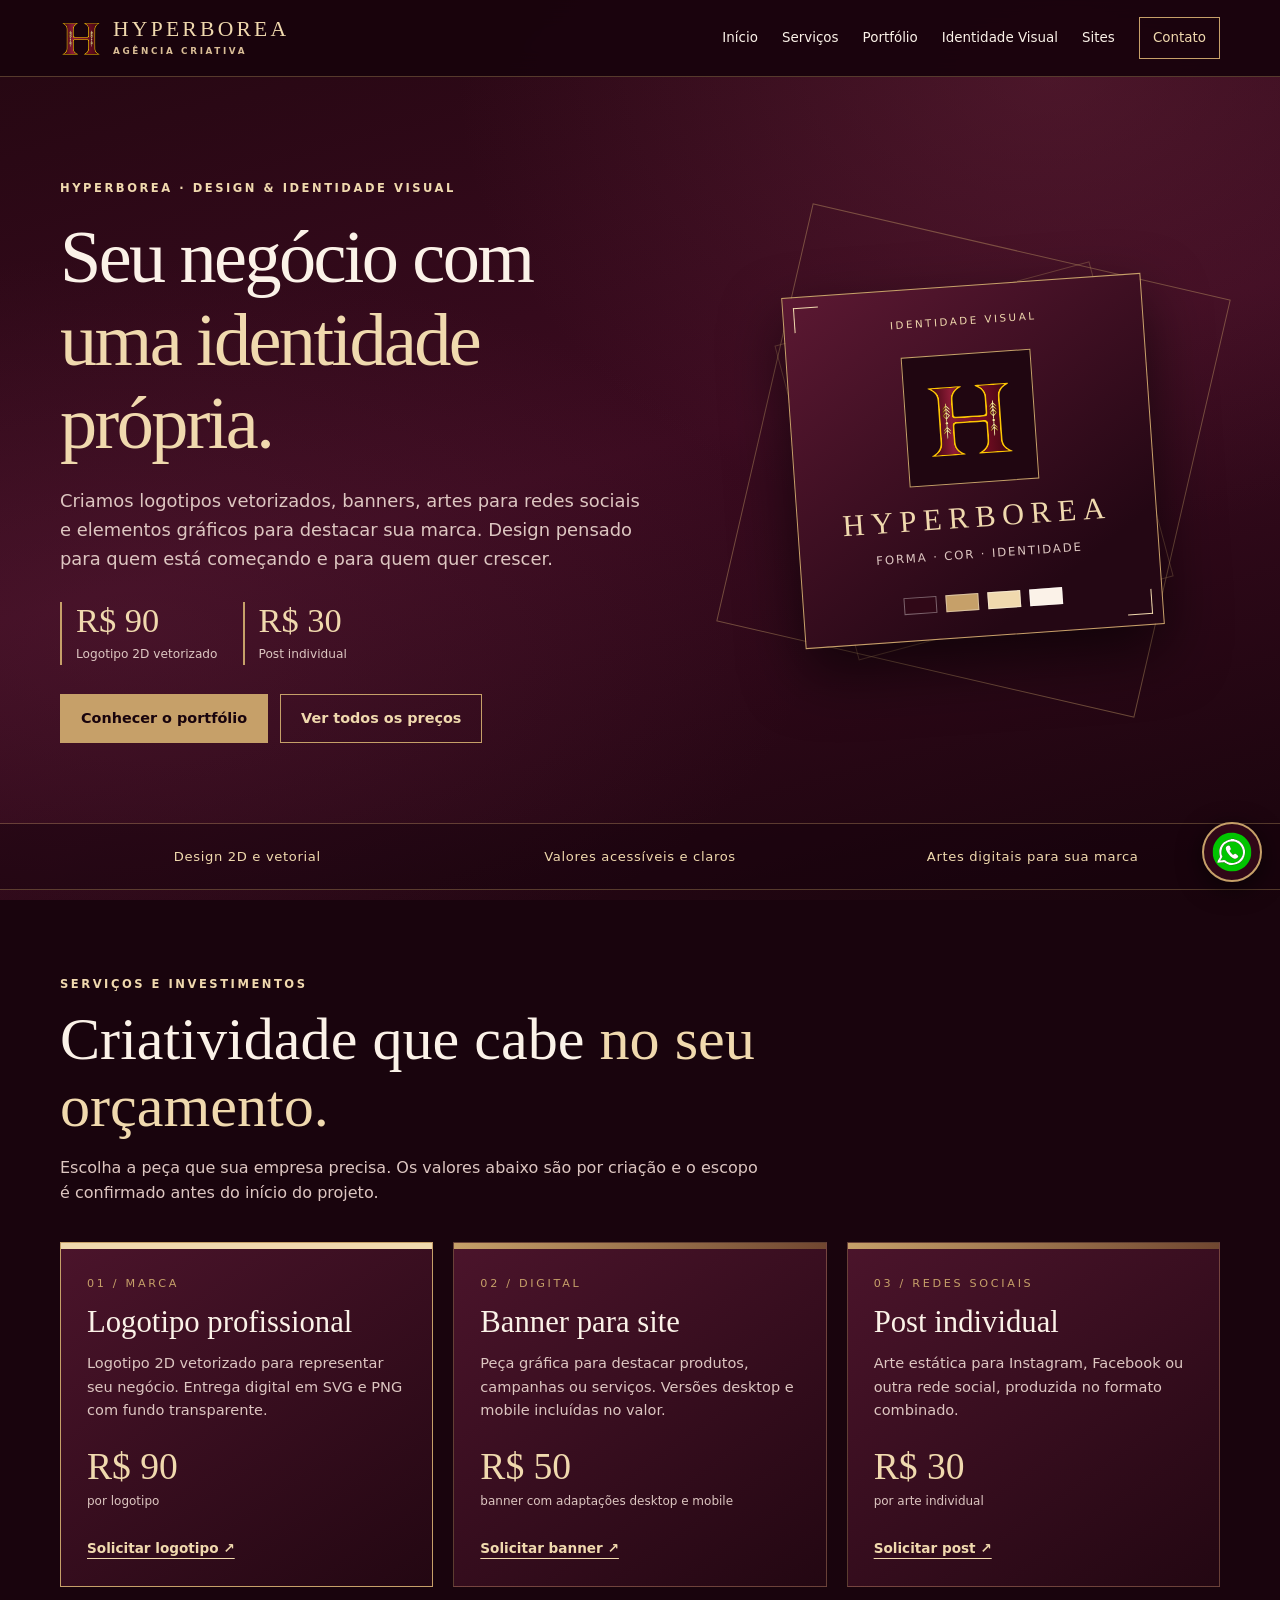
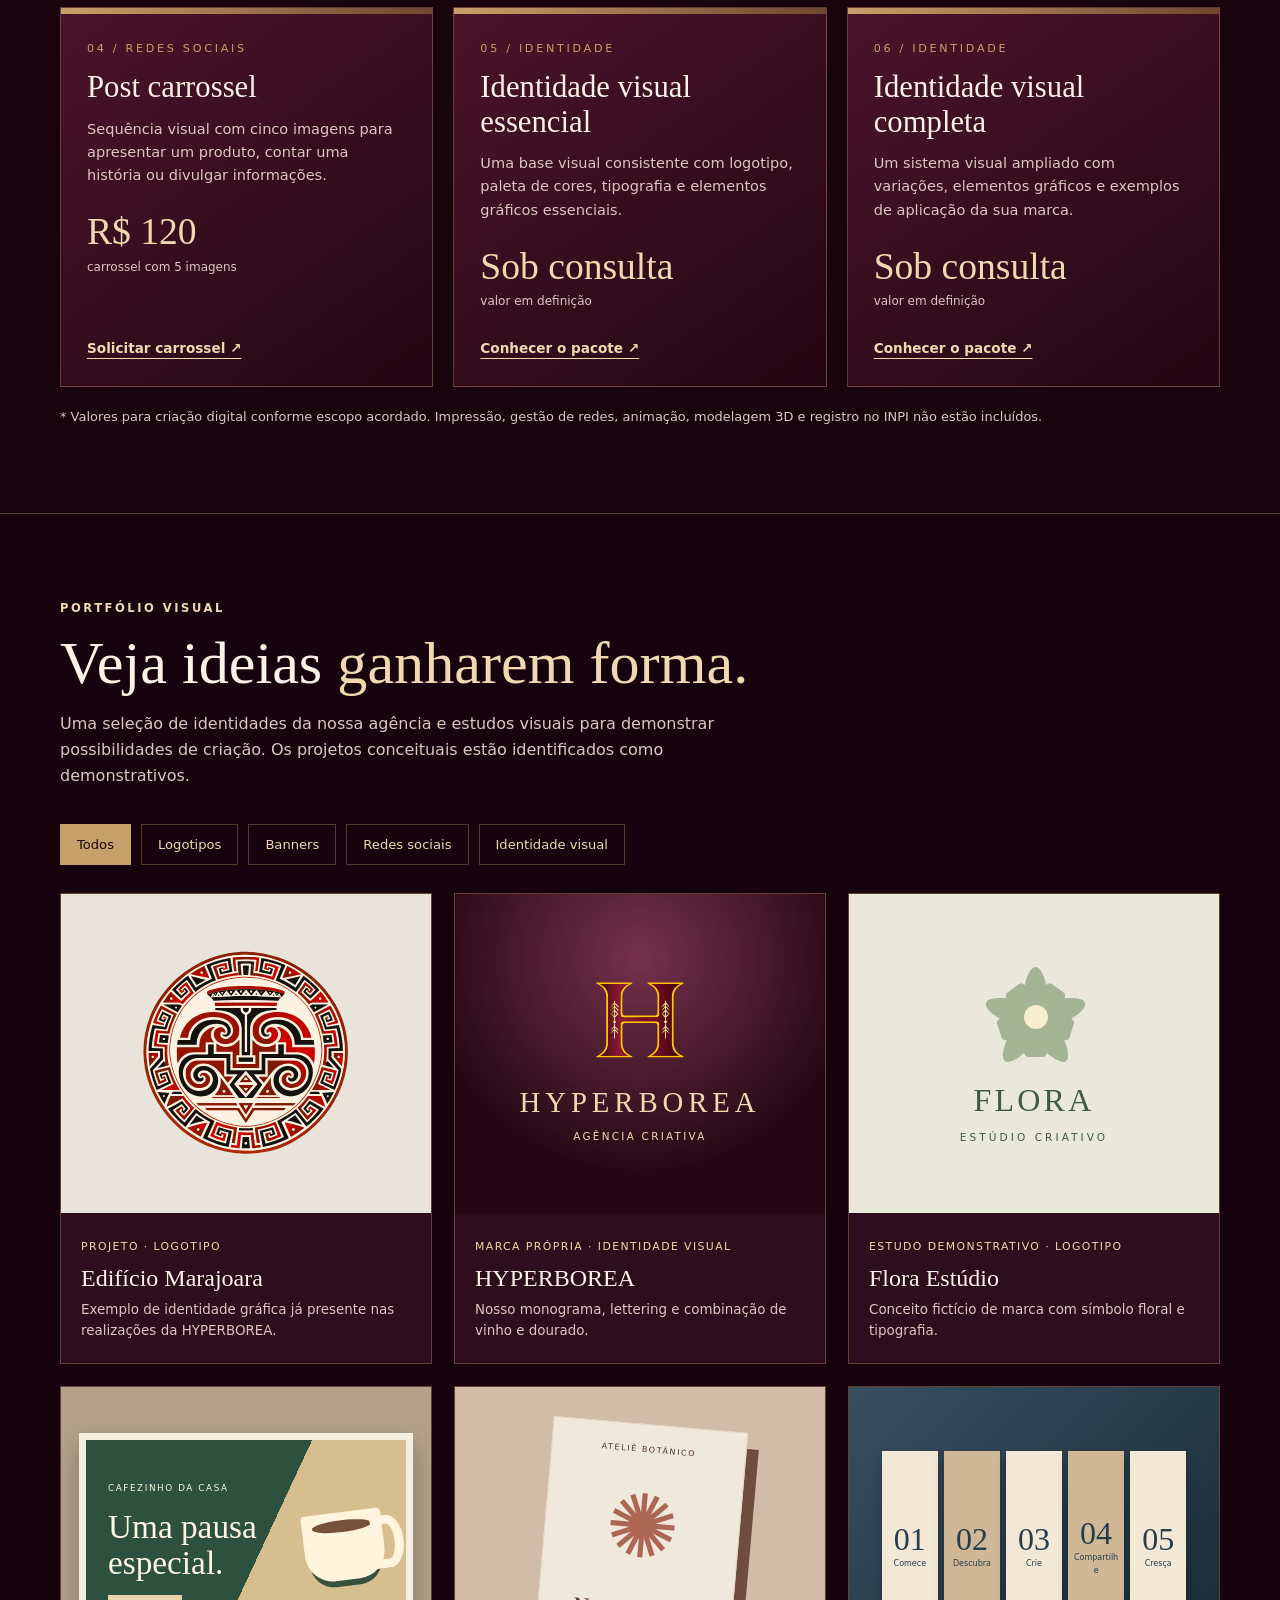
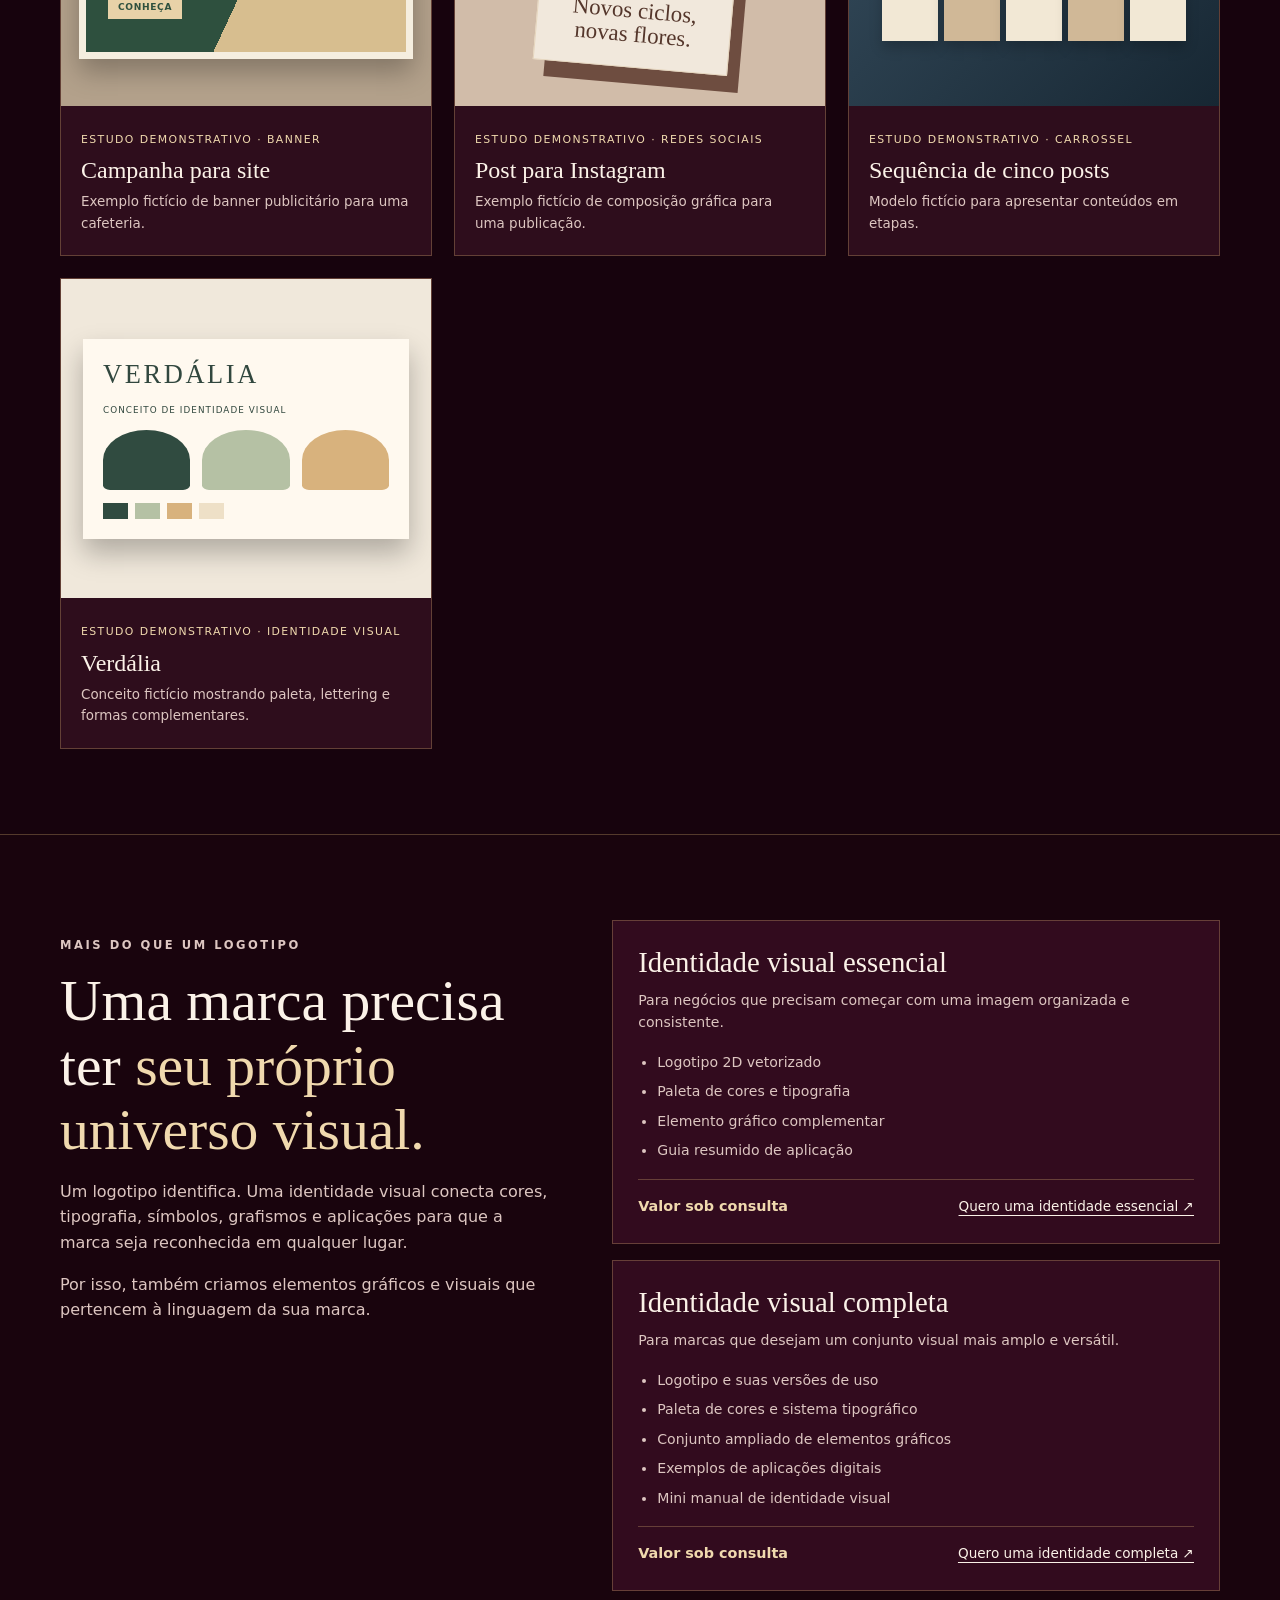
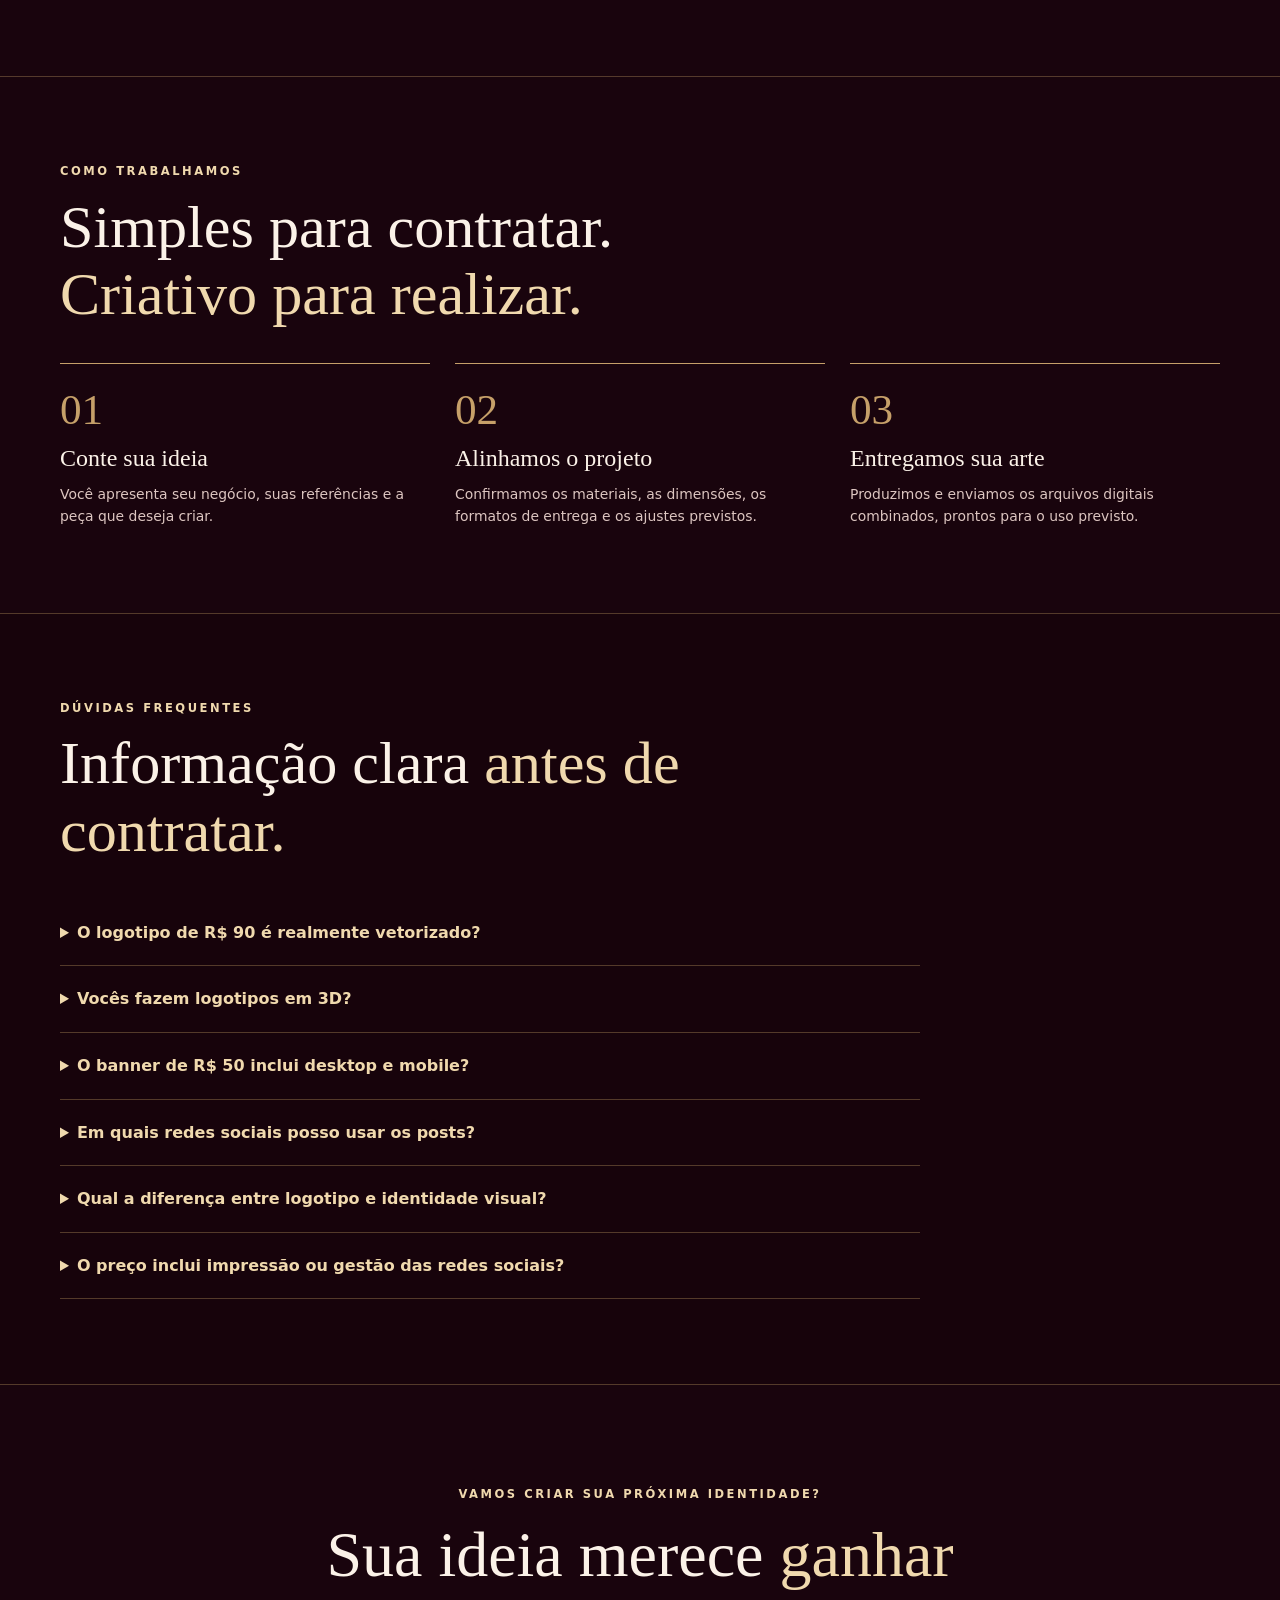
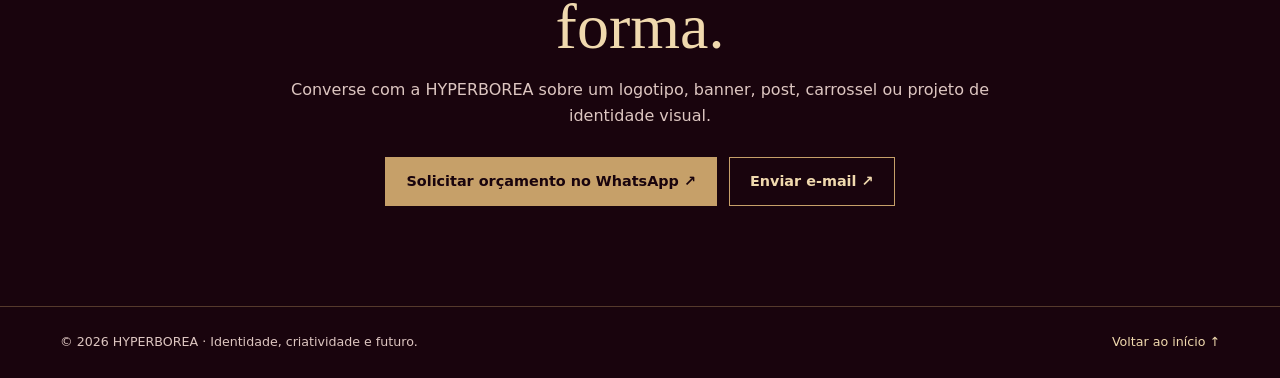
==== design.html @ 62426244 "Create design.html" ====
<!doctype html>
<html lang="pt-BR">
<head>
  <meta charset="utf-8">
  <meta name="viewport" content="width=device-width, initial-scale=1">
  <meta name="theme-color" content="#300817">
  <meta name="description" content="Design e Identidade Visual HYPERBOREA. Logotipos 2D vetorizados por R$ 90, banners por R$ 50, posts por R$ 30 e carrosséis por R$ 120. Conheça nosso portfólio.">
  <title>Design & Identidade Visual | HYPERBOREA</title>
  <link rel="icon" href="/assets/img/monograma-h.svg" type="image/svg+xml">
  <style>
    :root {
      --vinho:#300817;
      --escuro:#19040d;
      --vinho-claro:#5a1931;
      --ouro:#c6a069;
      --ouro-claro:#f0d9ae;
      --texto:#fbf2e8;
      --suave:#ddc6c1;
      --linha:rgba(198,160,105,.35);
      --max:1160px;
    }
    * {box-sizing:border-box}
    html {scroll-behavior:smooth;scroll-padding-top:88px}
    body {margin:0;min-width:320px;color:var(--texto);font-family:system-ui,-apple-system,"Segoe UI",Arial,sans-serif;line-height:1.6;background:var(--escuro);overflow-x:hidden}
    body::before {content:"";position:fixed;inset:0;z-index:-1;pointer-events:none;background:radial-gradient(ellipse at 82% 8%,#80304a55,transparent 40%),radial-gradient(ellipse at 10% 70%,#63243e55,transparent 42%),linear-gradient(165deg,#240711 0%,#3b0b20 50%,#18040c 100%)}
    a {color:inherit;text-decoration:none}
    img {display:block;max-width:100%}
    button {font:inherit;cursor:pointer}
    h1,h2,h3,p {margin:0}
    h1,h2,h3 {font-family:Georgia,"Times New Roman",serif;font-weight:400;line-height:1.12}
    :is(a,button,summary):focus-visible {outline:2px solid var(--ouro-claro);outline-offset:4px}
    .container {width:min(var(--max),calc(100% - 40px));margin-inline:auto}
    .eyebrow {font-size:.72rem;font-weight:750;letter-spacing:.22em;text-transform:uppercase;color:var(--ouro-claro)}
    .gold {color:var(--ouro-claro)}
    .muted {color:var(--suave)}
    .section {padding:85px 0}
    .section-head {max-width:760px;margin-bottom:36px}
    .section-head h2 {font-size:clamp(2.25rem,4.7vw,4.3rem);margin:12px 0 15px}
    .section-head p:last-child {color:var(--suave);max-width:700px}
    .skip {position:absolute;left:12px;top:-70px;z-index:100;padding:10px 15px;background:var(--ouro-claro);color:var(--escuro)}
    .skip:focus {top:12px}
    .btn {display:inline-flex;align-items:center;justify-content:center;min-height:48px;padding:12px 20px;border:1px solid var(--ouro);font-weight:750;font-size:.9rem;text-align:center;transition:background .2s,transform .2s}
    .btn:hover {transform:translateY(-2px)}
    .btn-primary {background:var(--ouro);color:var(--escuro)}
    .btn-primary:hover {background:var(--ouro-claro)}
    .btn-outline {background:transparent;color:var(--ouro-claro)}
    .btn-outline:hover {background:#6b2440}
    .actions {display:flex;gap:12px;flex-wrap:wrap;margin-top:29px}

    /* Cabeçalho coerente com index.html e sites.html */

    .site-header {position:sticky;top:0;z-index:30;border-bottom:1px solid var(--linha);background:rgba(25,4,13,.96);backdrop-filter:blur(12px)}
    .nav {min-height:76px;display:flex;align-items:center;justify-content:space-between;gap:16px}
    .brand {display:flex;align-items:center;gap:11px;min-width:0;color:var(--ouro-claro)}
    .brand img {width:42px;height:46px;object-fit:contain;flex-shrink:0}
    .brand strong {display:block;font:500 clamp(1.02rem,2vw,1.35rem) Georgia,serif;letter-spacing:.15em;white-space:nowrap}
    .brand small {display:block;font-size:.55rem;font-weight:700;letter-spacing:.30em;color:#d9bd96;margin-top:2px}
    .nav-links {display:flex;align-items:center;gap:24px;font-size:.84rem}
    .nav-links a:hover {color:var(--ouro-claro)}
    .nav-links .nav-contact {padding:9px 13px;border:1px solid var(--ouro);color:var(--ouro-claro)}
    .mobile-menu {display:none;position:relative}
    .mobile-menu summary {cursor:pointer;list-style:none;color:var(--ouro-claro);padding:9px 14px;border:1px solid var(--ouro);font-size:.9rem}
    .mobile-menu summary::-webkit-details-marker {display:none}
    .mobile-menu nav {position:absolute;right:0;top:calc(100% + 10px);width:min(265px,calc(100vw - 35px));display:grid;padding:10px;border:1px solid var(--ouro);background:#300817;box-shadow:0 20px 40px #0008}
    .mobile-menu nav a {padding:11px 14px;border-bottom:1px solid var(--linha)}
    .mobile-menu nav a:last-child {border-bottom:0}

    /* Abertura / chamada comercial */

    .hero {padding:clamp(65px,8vw,108px) 0 80px;border-bottom:1px solid var(--linha)}
    .hero-grid {display:grid;grid-template-columns:1.1fr .9fr;gap:clamp(24px,5vw,75px);align-items:center}
    .hero h1 {font-size:clamp(2.85rem,5.8vw,5.6rem);letter-spacing:-.035em;margin:18px 0 22px}
    .hero-description {max-width:595px;color:var(--suave);font-size:clamp(1rem,1.45vw,1.12rem)}
    .hero-highlights {display:flex;align-items:center;gap:25px;flex-wrap:wrap;margin-top:29px}
    .hero-highlights div {border-left:2px solid var(--ouro);padding-left:14px}
    .hero-highlights strong {display:block;color:var(--ouro-claro);font:2.15rem Georgia,serif;line-height:1.1}
    .hero-highlights span {display:block;color:var(--suave);font-size:.76rem;margin-top:5px}
    .hero-art {position:relative;min-height:405px;display:grid;place-items:center}
    .art-outline {position:absolute;width:87%;aspect-ratio:1;border:1px solid #c6a06970;transform:rotate(13deg)}
    .art-outline:nth-child(2) {width:66%;transform:rotate(-15deg);border-color:#c6a06955}
    .hero-board {position:relative;width:min(360px,85%);padding:26px;border:1px solid var(--ouro);background:linear-gradient(145deg,#5b1832,#240714 80%);box-shadow:0 25px 60px #0009;transform:rotate(-4deg)}
    .hero-board::before,.hero-board::after {content:"";position:absolute;width:24px;height:24px;border:1px solid var(--ouro-claro)}
    .hero-board::before {top:10px;left:10px;border-right:0;border-bottom:0}
    .hero-board::after {bottom:10px;right:10px;border-left:0;border-top:0}
    .hero-board .board-small {font-size:.64rem;letter-spacing:.25em;color:var(--ouro-claro);text-align:center}
    .board-symbol {width:130px;height:130px;margin:25px auto 17px;padding:18px;border:1px solid var(--ouro);display:grid;place-items:center;background:#200611}
    .board-symbol img {width:100%;height:100%;object-fit:contain}
    .board-brand {font:1.9rem Georgia,serif;letter-spacing:.22em;text-align:center;color:var(--ouro-claro)}
    .board-caption {text-align:center;color:var(--suave);font-size:.73rem;letter-spacing:.16em;margin-top:10px}
    .board-swatches {display:flex;justify-content:center;gap:9px;margin-top:29px}
    .board-swatches span {width:33px;height:17px;border:1px solid #ffffff5e;background:var(--swatch)}
    .quality-strip {border-bottom:1px solid var(--linha);padding:22px 0;background:#16040c70}
    .quality-grid {display:grid;grid-template-columns:repeat(3,1fr);gap:18px;text-align:center}
    .quality-grid span {font-size:.82rem;color:var(--ouro-claro);letter-spacing:.05em}

    /* Cartões de serviços / preços */

    .service-grid {display:grid;grid-template-columns:repeat(3,minmax(0,1fr));gap:20px}
    .service-card {min-width:0;display:flex;flex-direction:column;border:1px solid var(--linha);background:linear-gradient(145deg,#4b142b,#230712)}
    .service-top {height:6px;background:linear-gradient(90deg,var(--ouro),#704630)}
    .service-card > .service-content {padding:26px;display:flex;flex:1;flex-direction:column}
    .service-num {color:var(--ouro);font-size:.7rem;letter-spacing:.24em}
    .service-card h3 {font-size:clamp(1.5rem,2.4vw,2rem);margin:12px 0}
    .service-card p {font-size:.91rem;color:var(--suave)}
    .service-price {margin:25px 0 8px;font:2.35rem Georgia,serif;color:var(--ouro-claro);line-height:1.1}
    .service-price small {display:block;font:.75rem system-ui,sans-serif;color:var(--suave);margin-top:7px}
    .service-card .service-link {margin-top:auto;padding-top:22px;font-weight:700;font-size:.85rem;color:var(--ouro-claro);text-decoration:underline;text-underline-offset:5px}
    .service-card.featured {border-color:var(--ouro)}
    .service-card.featured .service-top {background:var(--ouro-claro)}
    .small-note {font-size:.81rem;color:var(--suave);margin-top:20px}

    /* Portfólio: exemplos reais e estudos demonstrativos */

    .portfolio {border-block:1px solid var(--linha);background:#17050e88}
    .filters {display:flex;gap:10px;flex-wrap:wrap;margin:0 0 28px}
    .filter-btn {padding:9px 16px;background:transparent;color:var(--ouro-claro);border:1px solid var(--linha);font-size:.82rem}
    .filter-btn:hover,.filter-btn[aria-pressed="true"] {background:var(--ouro);border-color:var(--ouro);color:var(--escuro)}
    .work-grid {display:grid;grid-template-columns:repeat(3,minmax(0,1fr));gap:22px}
    .work-card {overflow:hidden;background:#2e0d1c;border:1px solid var(--linha)}
    .work-card[hidden] {display:none!important}
    .work-art {min-height:260px;aspect-ratio:1.16;display:flex;align-items:center;justify-content:center;overflow:hidden;position:relative}
    .work-caption {padding:19px 20px 21px}
    .work-caption .type {font-size:.68rem;letter-spacing:.13em;text-transform:uppercase;color:var(--ouro-claro)}
    .work-caption h3 {font:1.5rem Georgia,serif;margin:7px 0}
    .work-caption p {font-size:.84rem;color:var(--suave)}

    .art-marajoara {background:#e9e4db;padding:40px}
    .art-marajoara img {width:min(78%,230px);height:210px;object-fit:contain}

    .art-hyperborea {background:radial-gradient(circle at 50% 20%,#75314b,#240713 70%);flex-direction:column;padding:30px;color:var(--ouro-claro)}
    .art-hyperborea img {width:100px;height:112px;object-fit:contain;margin-bottom:12px}
    .art-hyperborea strong {font:1.8rem Georgia,serif;letter-spacing:.17em}
    .art-hyperborea small {letter-spacing:.22em;font-size:.65rem;margin-top:9px}

    .art-flora {background:#e9e8db;color:#415a42;flex-direction:column;gap:10px}
    .flora-symbol {position:relative;width:110px;height:110px}
    .flora-symbol span {position:absolute;left:43px;top:5px;width:27px;height:90px;border-radius:60% 60% 25% 25%;background:#a3b394;transform-origin:50% 52px;transform:rotate(var(--r))}
    .flora-symbol i {position:absolute;left:45px;top:43px;width:24px;height:24px;border-radius:50%;background:#f7eccc}
    .art-flora strong {font:2rem Georgia,serif;letter-spacing:.1em}
    .art-flora small {font-size:.66rem;letter-spacing:.29em;text-transform:uppercase}

    .art-banner {padding:18px;background:#b3a18b}
    .banner-preview {width:100%;height:80%;min-height:170px;background:linear-gradient(115deg,#2e503e 0 54%,#d7be8f 54%);border:7px solid #f5eedf;display:flex;align-items:center;justify-content:space-between;padding:22px;box-shadow:0 13px 25px #0004}
    .banner-copy {position:relative;z-index:1;color:#fff7e4}
    .banner-copy small {text-transform:uppercase;letter-spacing:.18em;font-size:.55rem}
    .banner-copy strong {display:block;font:clamp(1.3rem,2.6vw,2.3rem)/1.1 Georgia,serif;margin:10px 0}
    .banner-copy b {display:inline-block;padding:5px 10px;background:#e8d2a8;color:#2e503e;font-size:.57rem;letter-spacing:.07em}
    .cup {position:relative;width:80px;height:68px;background:#fff5de;border-radius:4px 4px 28px 28px;transform:rotate(-7deg);box-shadow:0 10px 0 -4px #38513d;flex-shrink:0}
    .cup::after {content:"";position:absolute;right:-20px;top:8px;width:23px;height:35px;border:9px solid #fff5de;border-left:0;border-radius:0 50% 50% 0}
    .cup::before {content:"";position:absolute;left:10px;right:10px;top:8px;height:12px;border-radius:50%;background:#765039}

    .art-post {background:#d1bca9;padding:26px}
    .post-preview {aspect-ratio:4/5;width:min(195px,78%);background:#f1e8dc;color:#54362b;box-shadow:12px 16px 0 #6e4d40;border:1px solid #e5d5bd;padding:19px 15px;display:flex;flex-direction:column;justify-content:space-between;transform:rotate(5deg)}
    .post-preview small {text-align:center;letter-spacing:.2em;font-size:.5rem}
    .post-preview .flower {font:5.5rem Georgia,serif;text-align:center;color:#ac6754;line-height:1}
    .post-preview strong {font:1.43rem Georgia,serif;text-align:center;line-height:1.07}

    .art-carousel {background:linear-gradient(135deg,#384f60,#172733);gap:6px;padding:20px}
    .carousel-slide {width:17%;height:68%;background:#f2e8d5;color:#263d4c;display:flex;align-items:center;justify-content:center;flex-direction:column;padding:5px;box-shadow:0 7px 12px #0003}
    .carousel-slide:nth-child(even) {background:#d0b897}
    .carousel-slide strong {font:clamp(1.2rem,2.5vw,2.3rem) Georgia,serif}
    .carousel-slide small {font-size:.5rem;text-align:center;overflow-wrap:anywhere}

    .art-identity {background:#f0e8db;padding:22px}
    .identity-sheet {width:100%;background:#fff9ef;color:#31473e;box-shadow:0 14px 26px #0004;padding:20px;display:grid;gap:13px}
    .identity-sheet strong {font:1.65rem Georgia,serif;letter-spacing:.1em}
    .identity-sheet small {letter-spacing:.12em;font-size:.55rem}
    .identity-shapes {display:flex;justify-content:space-between;gap:12px}
    .identity-shapes span {height:60px;flex:1;border-radius:50% 50% 8% 8%;background:var(--b);min-width:0}
    .identity-swatches {display:flex;gap:7px}
    .identity-swatches i {width:25px;height:16px;background:var(--c)}

    /* Identidade visual e pacotes */

    .identity-section {border-bottom:1px solid var(--linha)}
    .identity-layout {display:grid;grid-template-columns:.9fr 1.1fr;gap:55px;align-items:start}
    .identity-copy h2 {font-size:clamp(2.1rem,4.5vw,4.3rem);margin:15px 0}
    .identity-copy p {color:var(--suave);margin-top:16px}
    .identity-packs {display:grid;gap:16px}
    .pack {border:1px solid var(--linha);padding:25px;background:#320b1e}
    .pack h3 {font:1.8rem Georgia,serif;margin-bottom:10px}
    .pack p {color:var(--suave);font-size:.88rem}
    .pack ul {padding-left:19px;margin:17px 0;color:var(--suave);font-size:.88rem}
    .pack li {margin:7px 0}
    .pack-footer {border-top:1px solid var(--linha);padding-top:15px;display:flex;justify-content:space-between;gap:18px;align-items:center;flex-wrap:wrap}
    .pack-footer strong {color:var(--ouro-claro);font-size:.9rem}
    .pack-footer a {font-size:.85rem;text-decoration:underline;text-underline-offset:4px}
    .steps {display:grid;grid-template-columns:repeat(3,1fr);gap:25px}
    .step {border-top:1px solid var(--ouro);padding-top:21px}
    .step b {font:2.7rem Georgia,serif;color:var(--ouro)}
    .step h3 {font-size:1.5rem;margin:11px 0}
    .step p {font-size:.87rem;color:var(--suave)}
    .faq {background:#17040b88;border-block:1px solid var(--linha)}
    .faq details {max-width:860px;border-bottom:1px solid var(--linha);padding:20px 0}
    .faq summary {cursor:pointer;color:var(--ouro-claro);font-weight:700}
    .faq details p {color:var(--suave);font-size:.9rem;margin-top:12px}
    .contact {text-align:center;padding:100px 0}
    .contact .container {max-width:740px}
    .contact h2 {font-size:clamp(2.4rem,5vw,4.8rem);margin:15px 0}
    .contact p:not(.eyebrow) {color:var(--suave)}
    .contact .actions {justify-content:center}
    .footer {padding:25px 0;border-top:1px solid var(--linha);color:var(--suave);font-size:.79rem}
    .footer-row {display:flex;justify-content:space-between;align-items:center;gap:16px;flex-wrap:wrap}
    .footer a {color:var(--ouro-claro)}
    .whatsapp {position:fixed;bottom:18px;right:18px;width:60px;height:60px;border:2px solid var(--ouro);border-radius:50%;background:var(--vinho);display:grid;place-items:center;padding:7px;z-index:40;box-shadow:0 6px 25px #0009}
    .whatsapp img {width:100%;height:100%;object-fit:contain}

    /* Responsividade */

    @media(max-width:980px) {
      .nav-links {display:none}
      .mobile-menu {display:block}
      .hero-grid {grid-template-columns:1fr 1fr;gap:20px}
      .hero-art {min-height:340px}
      .service-grid,.work-grid {grid-template-columns:repeat(2,minmax(0,1fr))}
      .identity-layout {grid-template-columns:1fr;gap:30px}
    }
    @media(max-width:680px) {
      .container {width:calc(100% - 32px)}
      .section {padding:66px 0}
      .hero {padding:61px 0}
      .hero-grid {grid-template-columns:1fr}
      .hero h1 {font-size:clamp(2.85rem,11vw,4.2rem)}
      .hero-art {min-height:320px}
      .hero-board {width:min(315px,85%);padding:20px}
      .board-symbol {width:108px;height:108px;margin:17px auto}
      .board-brand {font-size:1.55rem}
      .hero-highlights {gap:18px}
      .quality-grid {grid-template-columns:1fr;gap:10px}
      .service-grid,.work-grid,.steps {grid-template-columns:1fr}
      .work-art {min-height:250px}
      .actions .btn {width:100%}
      .whatsapp {width:54px;height:54px;bottom:12px;right:12px}
      .contact {padding:75px 0}
    }
    @media(prefers-reduced-motion:reduce) {
      html {scroll-behavior:auto}
      .btn {transition:none}
      .btn:hover {transform:none}
    }
  </style>
</head>

<body>
  <a class="skip" href="#conteudo">Ir para o conteúdo</a>

  <header class="site-header">
    <div class="container nav">
      <a class="brand" href="/index.html" aria-label="HYPERBOREA — início">
        <img src="/assets/img/monograma-h.svg" alt="" width="42" height="46">
        <span>
          <strong>HYPERBOREA</strong>
          <small>AGÊNCIA CRIATIVA</small>
        </span>
      </a>

      <nav class="nav-links" aria-label="Menu principal">
        <a href="/index.html">Início</a>
        <a href="#servicos">Serviços</a>
        <a href="#portfolio">Portfólio</a>
        <a href="#identidade">Identidade Visual</a>
        <a href="/sites.html">Sites</a>
        <a class="nav-contact" href="#contato">Contato</a>
      </nav>

      <details class="mobile-menu">
        <summary>☰ Menu</summary>
        <nav aria-label="Menu móvel">
          <a href="/index.html">Início</a>
          <a href="#servicos">Serviços</a>
          <a href="#portfolio">Portfólio</a>
          <a href="#identidade">Identidade Visual</a>
          <a href="/sites.html">Sites & Web Design</a>
          <a href="#contato">Contato</a>
        </nav>
      </details>
    </div>
  </header>

  <main id="conteudo">

    <!-- APRESENTAÇÃO -->

    <section class="hero" aria-labelledby="heroTitulo">
      <div class="container hero-grid">
        <div>
          <p class="eyebrow">HYPERBOREA · Design & Identidade Visual</p>
          <h1 id="heroTitulo">
            Seu negócio com
            <span class="gold">uma identidade própria.</span>
          </h1>
          <p class="hero-description">
            Criamos logotipos vetorizados, banners,
            artes para redes sociais e elementos gráficos
            para destacar sua marca. Design pensado para
            quem está começando e para quem quer crescer.
          </p>

          <div class="hero-highlights">
            <div>
              <strong>R$ 90</strong>
              <span>Logotipo 2D vetorizado</span>
            </div>
            <div>
              <strong>R$ 30</strong>
              <span>Post individual</span>
            </div>
          </div>

          <div class="actions">
            <a class="btn btn-primary" href="#portfolio">
              Conhecer o portfólio
            </a>
            <a class="btn btn-outline" href="#servicos">
              Ver todos os preços
            </a>
          </div>
        </div>

        <div class="hero-art" aria-label="Apresentação gráfica da identidade HYPERBOREA">
          <span class="art-outline" aria-hidden="true"></span>
          <span class="art-outline" aria-hidden="true"></span>

          <div class="hero-board">
            <p class="board-small">IDENTIDADE VISUAL</p>
            <div class="board-symbol">
              <img src="/assets/img/monograma-h.svg" alt="Monograma HYPERBOREA">
            </div>
            <div class="board-brand">HYPERBOREA</div>
            <p class="board-caption">FORMA · COR · IDENTIDADE</p>
            <div class="board-swatches" aria-hidden="true">
              <span style="--swatch:#300817"></span>
              <span style="--swatch:#c6a069"></span>
              <span style="--swatch:#f0d9ae"></span>
              <span style="--swatch:#fbf2e8"></span>
            </div>
          </div>
        </div>
      </div>
    </section>

    <div class="quality-strip" aria-label="Características dos serviços">
      <div class="container quality-grid">
        <span>Design 2D e vetorial</span>
        <span>Valores acessíveis e claros</span>
        <span>Artes digitais para sua marca</span>
      </div>
    </div>

    <!-- SERVIÇOS -->

    <section class="section" id="servicos" aria-labelledby="servicosTitulo">
      <div class="container">
        <div class="section-head">
          <p class="eyebrow">Serviços e investimentos</p>
          <h2 id="servicosTitulo">
            Criatividade que cabe
            <span class="gold">no seu orçamento.</span>
          </h2>
          <p>
            Escolha a peça que sua empresa precisa.
            Os valores abaixo são por criação e o escopo
            é confirmado antes do início do projeto.
          </p>
        </div>

        <div class="service-grid">

          <article class="service-card featured">
            <div class="service-top"></div>
            <div class="service-content">
              <span class="service-num">01 / MARCA</span>
              <h3>Logotipo profissional</h3>
              <p>
                Logotipo 2D vetorizado para representar
                seu negócio. Entrega digital em SVG e PNG
                com fundo transparente.
              </p>
              <div class="service-price">
                R$ 90
                <small>por logotipo</small>
              </div>
              <a class="service-link" href="#contato">
                Solicitar logotipo ↗
              </a>
            </div>
          </article>

          <article class="service-card">
            <div class="service-top"></div>
            <div class="service-content">
              <span class="service-num">02 / DIGITAL</span>
              <h3>Banner para site</h3>
              <p>
                Peça gráfica para destacar produtos,
                campanhas ou serviços. Versões desktop
                e mobile incluídas no valor.
              </p>
              <div class="service-price">
                R$ 50
                <small>banner com adaptações desktop e mobile</small>
              </div>
              <a class="service-link" href="#contato">
                Solicitar banner ↗
              </a>
            </div>
          </article>

          <article class="service-card">
            <div class="service-top"></div>
            <div class="service-content">
              <span class="service-num">03 / REDES SOCIAIS</span>
              <h3>Post individual</h3>
              <p>
                Arte estática para Instagram, Facebook
                ou outra rede social, produzida no
                formato combinado.
              </p>
              <div class="service-price">
                R$ 30
                <small>por arte individual</small>
              </div>
              <a class="service-link" href="#contato">
                Solicitar post ↗
              </a>
            </div>
          </article>

          <article class="service-card">
            <div class="service-top"></div>
            <div class="service-content">
              <span class="service-num">04 / REDES SOCIAIS</span>
              <h3>Post carrossel</h3>
              <p>
                Sequência visual com cinco imagens
                para apresentar um produto, contar uma
                história ou divulgar informações.
              </p>
              <div class="service-price">
                R$ 120
                <small>carrossel com 5 imagens</small>
              </div>
              <a class="service-link" href="#contato">
                Solicitar carrossel ↗
              </a>
            </div>
          </article>

          <article class="service-card">
            <div class="service-top"></div>
            <div class="service-content">
              <span class="service-num">05 / IDENTIDADE</span>
              <h3>Identidade visual essencial</h3>
              <p>
                Uma base visual consistente com
                logotipo, paleta de cores, tipografia
                e elementos gráficos essenciais.
              </p>
              <div class="service-price">
                Sob consulta
                <small>valor em definição</small>
              </div>
              <a class="service-link" href="#identidade">
                Conhecer o pacote ↗
              </a>
            </div>
          </article>

          <article class="service-card">
            <div class="service-top"></div>
            <div class="service-content">
              <span class="service-num">06 / IDENTIDADE</span>
              <h3>Identidade visual completa</h3>
              <p>
                Um sistema visual ampliado com
                variações, elementos gráficos e
                exemplos de aplicação da sua marca.
              </p>
              <div class="service-price">
                Sob consulta
                <small>valor em definição</small>
              </div>
              <a class="service-link" href="#identidade">
                Conhecer o pacote ↗
              </a>
            </div>
          </article>

        </div>

        <p class="small-note">
          * Valores para criação digital conforme escopo acordado.
          Impressão, gestão de redes, animação, modelagem 3D e
          registro no INPI não estão incluídos.
        </p>
      </div>
    </section>

    <!-- PORTFÓLIO -->

    <section class="section portfolio" id="portfolio" aria-labelledby="portfolioTitulo">
      <div class="container">
        <div class="section-head">
          <p class="eyebrow">Portfólio visual</p>
          <h2 id="portfolioTitulo">
            Veja ideias <span class="gold">ganharem forma.</span>
          </h2>
          <p>
            Uma seleção de identidades da nossa agência e estudos visuais
            para demonstrar possibilidades de criação.
            Os projetos conceituais estão identificados como demonstrativos.
          </p>
        </div>

        <div class="filters" role="group" aria-label="Filtrar trabalhos por categoria">
          <button class="filter-btn" data-filter="todos" aria-pressed="true" type="button">Todos</button>
          <button class="filter-btn" data-filter="logotipo" aria-pressed="false" type="button">Logotipos</button>
          <button class="filter-btn" data-filter="banner" aria-pressed="false" type="button">Banners</button>
          <button class="filter-btn" data-filter="social" aria-pressed="false" type="button">Redes sociais</button>
          <button class="filter-btn" data-filter="identidade" aria-pressed="false" type="button">Identidade visual</button>
        </div>

        <div class="work-grid" id="galeria">

          <!-- MARAJOARA -->

          <article class="work-card" data-category="logotipo identidade">
            <div class="work-art art-marajoara">
              <img
                src="/assets/img/realizacoes/logo-marajoara-oficial-otimizado1.svg"
                loading="lazy"
                alt="Logotipo do Edifício Marajoara">
            </div>
            <div class="work-caption">
              <span class="type">Projeto · Logotipo</span>
              <h3>Edifício Marajoara</h3>
              <p>Exemplo de identidade gráfica já presente nas realizações da HYPERBOREA.</p>
            </div>
          </article>

          <!-- HYPERBOREA -->

          <article class="work-card" data-category="logotipo identidade">
            <div class="work-art art-hyperborea">
              <img src="/assets/img/monograma-h.svg"
                   loading="lazy"
                   alt="Monograma H da HYPERBOREA">
              <strong>HYPERBOREA</strong>
              <small>AGÊNCIA CRIATIVA</small>
            </div>
            <div class="work-caption">
              <span class="type">Marca própria · Identidade visual</span>
              <h3>HYPERBOREA</h3>
              <p>Nosso monograma, lettering e combinação de vinho e dourado.</p>
            </div>
          </article>

          <!-- FLORA -->

          <article class="work-card" data-category="logotipo identidade">
            <div class="work-art art-flora" aria-label="Conceito ilustrativo de logotipo Flora Estúdio">
              <div class="flora-symbol" aria-hidden="true">
                <span style="--r:0deg"></span>
                <span style="--r:72deg"></span>
                <span style="--r:144deg"></span>
                <span style="--r:216deg"></span>
                <span style="--r:288deg"></span>
                <i></i>
              </div>
              <strong>FLORA</strong>
              <small>ESTÚDIO CRIATIVO</small>
            </div>
            <div class="work-caption">
              <span class="type">Estudo demonstrativo · Logotipo</span>
              <h3>Flora Estúdio</h3>
              <p>Conceito fictício de marca com símbolo floral e tipografia.</p>
            </div>
          </article>

          <!-- BANNER -->

          <article class="work-card" data-category="banner">
            <div class="work-art art-banner" aria-label="Estudo demonstrativo de banner para cafeteria">
              <div class="banner-preview">
                <div class="banner-copy">
                  <small>CAFEZINHO DA CASA</small>
                  <strong>Uma pausa<br>especial.</strong>
                  <b>CONHEÇA</b>
                </div>
                <div class="cup" aria-hidden="true"></div>
              </div>
            </div>
            <div class="work-caption">
              <span class="type">Estudo demonstrativo · Banner</span>
              <h3>Campanha para site</h3>
              <p>Exemplo fictício de banner publicitário para uma cafeteria.</p>
            </div>
          </article>

          <!-- POST -->

          <article class="work-card" data-category="social">
            <div class="work-art art-post" aria-label="Estudo demonstrativo de post para rede social">
              <div class="post-preview">
                <small>ATELIÊ BOTÂNICO</small>
                <span class="flower" aria-hidden="true">✺</span>
                <strong>Novos ciclos,<br>novas flores.</strong>
              </div>
            </div>
            <div class="work-caption">
              <span class="type">Estudo demonstrativo · Redes sociais</span>
              <h3>Post para Instagram</h3>
              <p>Exemplo fictício de composição gráfica para uma publicação.</p>
            </div>
          </article>

          <!-- CARROSSEL -->

          <article class="work-card" data-category="social">
            <div class="work-art art-carousel" aria-label="Estudo demonstrativo de carrossel com cinco telas">
              <div class="carousel-slide">
                <strong>01</strong><small>Comece</small>
              </div>
              <div class="carousel-slide">
                <strong>02</strong><small>Descubra</small>
              </div>
              <div class="carousel-slide">
                <strong>03</strong><small>Crie</small>
              </div>
              <div class="carousel-slide">
                <strong>04</strong><small>Compartilhe</small>
              </div>
              <div class="carousel-slide">
                <strong>05</strong><small>Cresça</small>
              </div>
            </div>
            <div class="work-caption">
              <span class="type">Estudo demonstrativo · Carrossel</span>
              <h3>Sequência de cinco posts</h3>
              <p>Modelo fictício para apresentar conteúdos em etapas.</p>
            </div>
          </article>

          <!-- IDENTIDADE COMPLETA -->

          <article class="work-card" data-category="identidade">
            <div class="work-art art-identity" aria-label="Estudo demonstrativo de sistema de identidade visual">
              <div class="identity-sheet">
                <strong>VERDÁLIA</strong>
                <small>CONCEITO DE IDENTIDADE VISUAL</small>
                <div class="identity-shapes" aria-hidden="true">
                  <span style="--b:#304b40"></span>
                  <span style="--b:#b5c1a4"></span>
                  <span style="--b:#d8b27d"></span>
                </div>
                <div class="identity-swatches" aria-hidden="true">
                  <i style="--c:#304b40"></i>
                  <i style="--c:#b5c1a4"></i>
                  <i style="--c:#d8b27d"></i>
                  <i style="--c:#eee0c7"></i>
                </div>
              </div>
            </div>
            <div class="work-caption">
              <span class="type">Estudo demonstrativo · Identidade visual</span>
              <h3>Verdália</h3>
              <p>Conceito fictício mostrando paleta, lettering e formas complementares.</p>
            </div>
          </article>

        </div>
      </div>
    </section>

    <!-- IDENTIDADE VISUAL -->

    <section class="section identity-section" id="identidade" aria-labelledby="identidadeTitulo">
      <div class="container identity-layout">
        <div class="identity-copy">
          <p class="eyebrow">Mais do que um logotipo</p>
          <h2 id="identidadeTitulo">
            Uma marca precisa ter
            <span class="gold">seu próprio universo visual.</span>
          </h2>
          <p>
            Um logotipo identifica. Uma identidade visual conecta cores,
            tipografia, símbolos, grafismos e aplicações para que a marca
            seja reconhecida em qualquer lugar.
          </p>
          <p>
            Por isso, também criamos elementos gráficos e visuais
            que pertencem à linguagem da sua marca.
          </p>
        </div>

        <div class="identity-packs">

          <article class="pack">
            <h3>Identidade visual essencial</h3>
            <p>
              Para negócios que precisam começar com uma imagem
              organizada e consistente.
            </p>
            <ul>
              <li>Logotipo 2D vetorizado</li>
              <li>Paleta de cores e tipografia</li>
              <li>Elemento gráfico complementar</li>
              <li>Guia resumido de aplicação</li>
            </ul>
            <div class="pack-footer">
              <strong>Valor sob consulta</strong>
              <a href="#contato">Quero uma identidade essencial ↗</a>
            </div>
          </article>

          <article class="pack">
            <h3>Identidade visual completa</h3>
            <p>
              Para marcas que desejam um conjunto visual
              mais amplo e versátil.
            </p>
            <ul>
              <li>Logotipo e suas versões de uso</li>
              <li>Paleta de cores e sistema tipográfico</li>
              <li>Conjunto ampliado de elementos gráficos</li>
              <li>Exemplos de aplicações digitais</li>
              <li>Mini manual de identidade visual</li>
            </ul>
            <div class="pack-footer">
              <strong>Valor sob consulta</strong>
              <a href="#contato">Quero uma identidade completa ↗</a>
            </div>
          </article>

        </div>
      </div>
    </section>

    <!-- PROCESSO DE CONTRATAÇÃO -->

    <section class="section" id="processo" aria-labelledby="processoTitulo">
      <div class="container">
        <div class="section-head">
          <p class="eyebrow">Como trabalhamos</p>
          <h2 id="processoTitulo">
            Simples para contratar.
            <span class="gold">Criativo para realizar.</span>
          </h2>
        </div>

        <div class="steps">
          <div class="step">
            <b>01</b>
            <h3>Conte sua ideia</h3>
            <p>
              Você apresenta seu negócio, suas referências
              e a peça que deseja criar.
            </p>
          </div>

          <div class="step">
            <b>02</b>
            <h3>Alinhamos o projeto</h3>
            <p>
              Confirmamos os materiais, as dimensões,
              os formatos de entrega e os ajustes previstos.
            </p>
          </div>

          <div class="step">
            <b>03</b>
            <h3>Entregamos sua arte</h3>
            <p>
              Produzimos e enviamos os arquivos digitais
              combinados, prontos para o uso previsto.
            </p>
          </div>
        </div>
      </div>
    </section>

    <!-- PERGUNTAS FREQUENTES -->

    <section class="section faq" aria-labelledby="faqTitulo">
      <div class="container">
        <div class="section-head">
          <p class="eyebrow">Dúvidas frequentes</p>
          <h2 id="faqTitulo">
            Informação clara
            <span class="gold">antes de contratar.</span>
          </h2>
        </div>

        <details>
          <summary>O logotipo de R$ 90 é realmente vetorizado?</summary>
          <p>
            Sim. A proposta é entregar um logotipo profissional
            em 2D com arquivo SVG vetorial e versão PNG transparente.
            Não se trata de uma imagem raster apenas renomeada como SVG.
          </p>
        </details>

        <details>
          <summary>Vocês fazem logotipos em 3D?</summary>
          <p>
            A oferta padrão desta página é de logotipos 2D vetorizados.
            Modelagem e animação em 3D não estão incluídas.
          </p>
        </details>

        <details>
          <summary>O banner de R$ 50 inclui desktop e mobile?</summary>
          <p>
            Sim. O valor cobre as duas adaptações estáticas do mesmo
            banner para uso no site, dentro das dimensões alinhadas
            na contratação.
          </p>
        </details>

        <details>
          <summary>Em quais redes sociais posso usar os posts?</summary>
          <p>
            Podemos criar artes para Instagram, Facebook e outras
            plataformas, com as dimensões combinadas. Para posts
            verticais do feed do Instagram, 1080 × 1350 px é uma
            das opções mais usadas.
          </p>
        </details>

        <details>
          <summary>Qual a diferença entre logotipo e identidade visual?</summary>
          <p>
            O logotipo é um elemento que identifica a marca.
            A identidade visual organiza o conjunto de cores,
            fontes, símbolos, grafismos e regras de aplicação.
          </p>
        </details>

        <details>
          <summary>O preço inclui impressão ou gestão das redes sociais?</summary>
          <p>
            Não. Os valores desta página são para criação
            de peças digitais. Impressão, publicações recorrentes,
            gestão de perfis e outros serviços são tratados separadamente.
          </p>
        </details>
      </div>
    </section>

    <!-- CONTATO -->

    <section class="contact" id="contato" aria-labelledby="contatoTitulo">
      <div class="container">
        <p class="eyebrow">Vamos criar sua próxima identidade?</p>
        <h2 id="contatoTitulo">
          Sua ideia merece
          <span class="gold">ganhar forma.</span>
        </h2>
        <p>
          Converse com a HYPERBOREA sobre um logotipo,
          banner, post, carrossel ou projeto de identidade visual.
        </p>

        <div class="actions">
          <a class="btn btn-primary"
             href="https://wa.me/message/FHWOVDSQ3AKCO1"
             target="_blank"
             rel="noopener noreferrer">
            Solicitar orçamento no WhatsApp ↗
          </a>
          <a class="btn btn-outline"
             href="mailto:contato@hyperborea.com.br?subject=Or%C3%A7amento%20-%20Design%20e%20Identidade%20Visual">
            Enviar e-mail ↗
          </a>
        </div>
      </div>
    </section>

  </main>

  <!-- RODAPÉ -->

  <footer class="footer">
    <div class="container footer-row">
      <p>
        © <span id="anoAtual">2026</span>
        HYPERBOREA · Identidade, criatividade e futuro.
      </p>
      <a href="/index.html">Voltar ao início ↑</a>
    </div>
  </footer>

  <!-- WHATSAPP FLUTUANTE -->

  <a class="whatsapp"
     href="https://wa.me/message/FHWOVDSQ3AKCO1"
     target="_blank"
     rel="noopener noreferrer"
     aria-label="Conversar com a HYPERBOREA pelo WhatsApp">
    <img src="/assets/img/whats-icon.svg" alt="">
  </a>

  <!-- FUNCIONALIDADES -->

  <script>
    (() => {
      "use strict";

      document.getElementById("anoAtual").textContent =
        new Date().getFullYear();

      const buttons = document.querySelectorAll(".filter-btn");
      const cards = document.querySelectorAll(".work-card");

      buttons.forEach(button => button.addEventListener("click", () => {
        const chosen = button.dataset.filter;

        buttons.forEach(item => {
          item.setAttribute(
            "aria-pressed",
            String(item === button)
          );
        });

        cards.forEach(card => {
          card.hidden =
            chosen !== "todos" &&
            !card.dataset.category.split(" ").includes(chosen);
        });
      }));

      document.querySelectorAll(".mobile-menu nav a")
        .forEach(link => {
          link.addEventListener("click", () => {
            document.querySelector(".mobile-menu").open = false;
          });
        });

    })();
  </script>
</body>
</html>
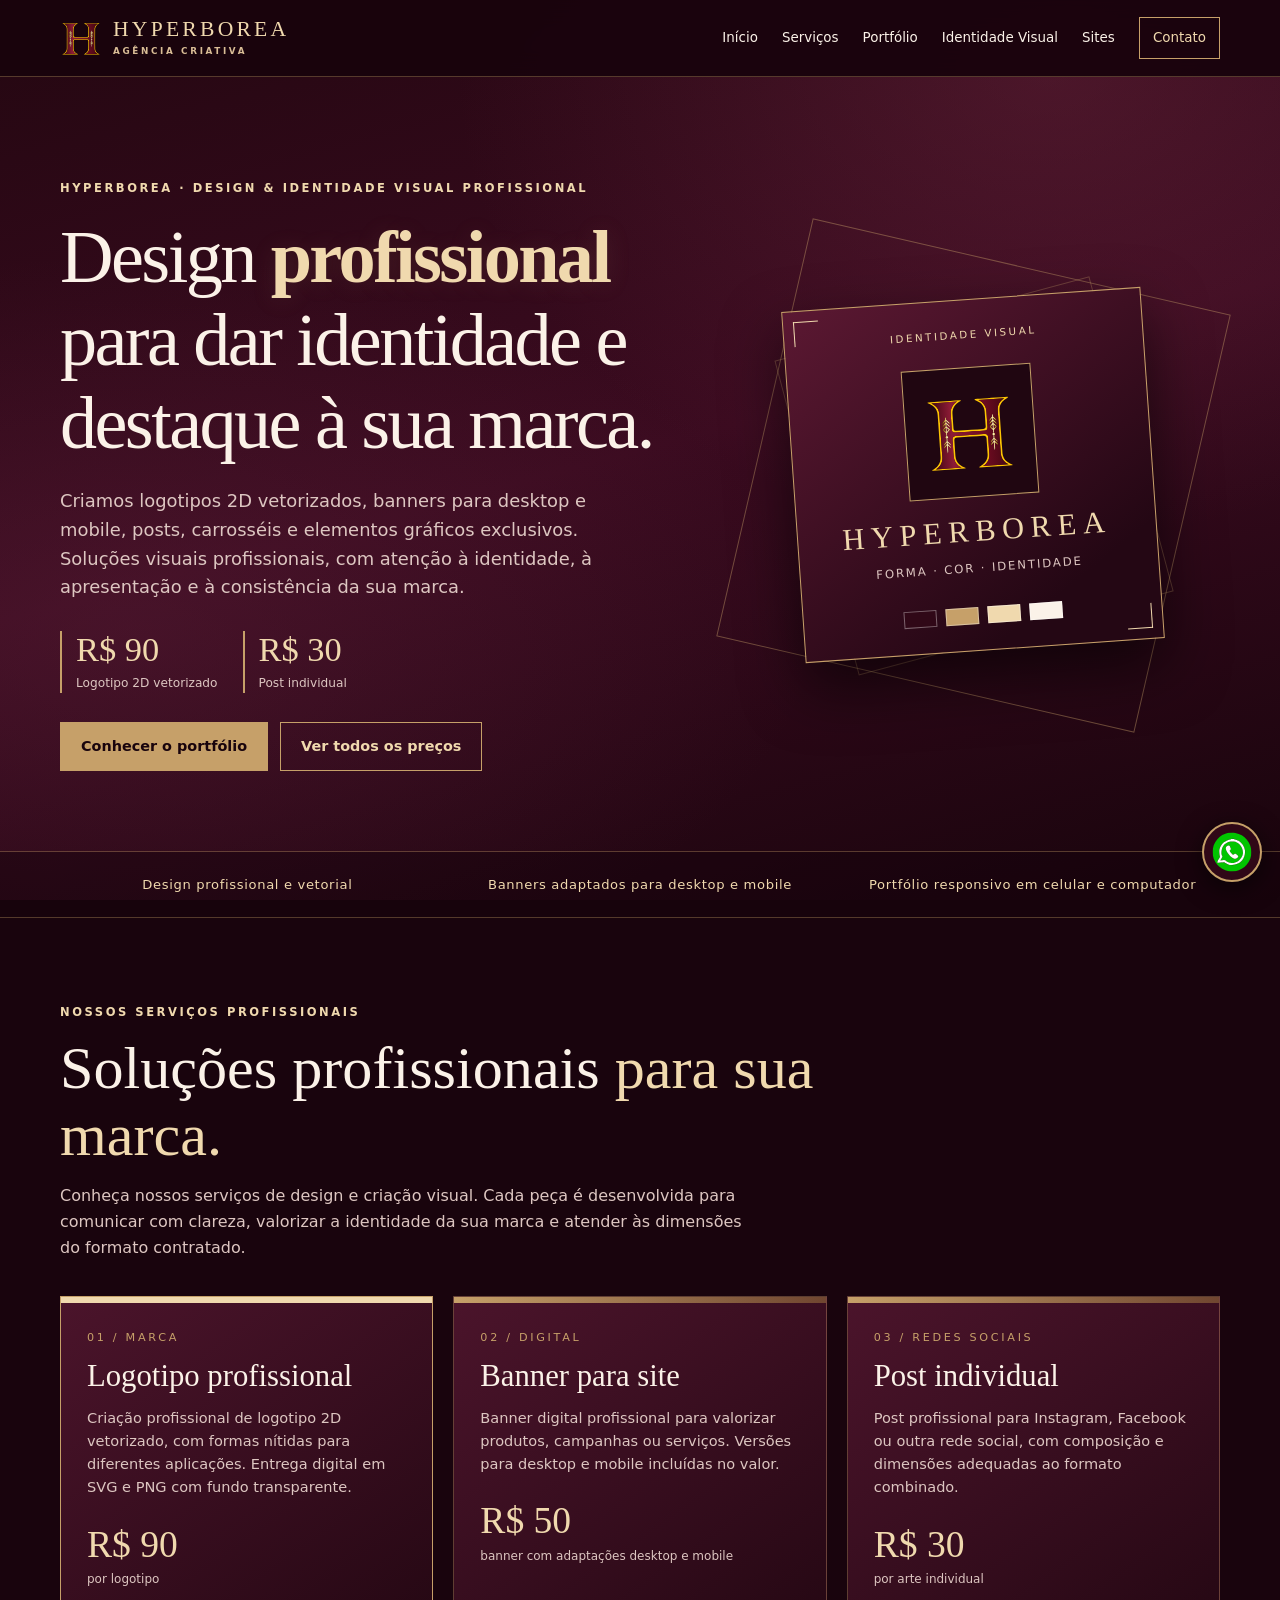
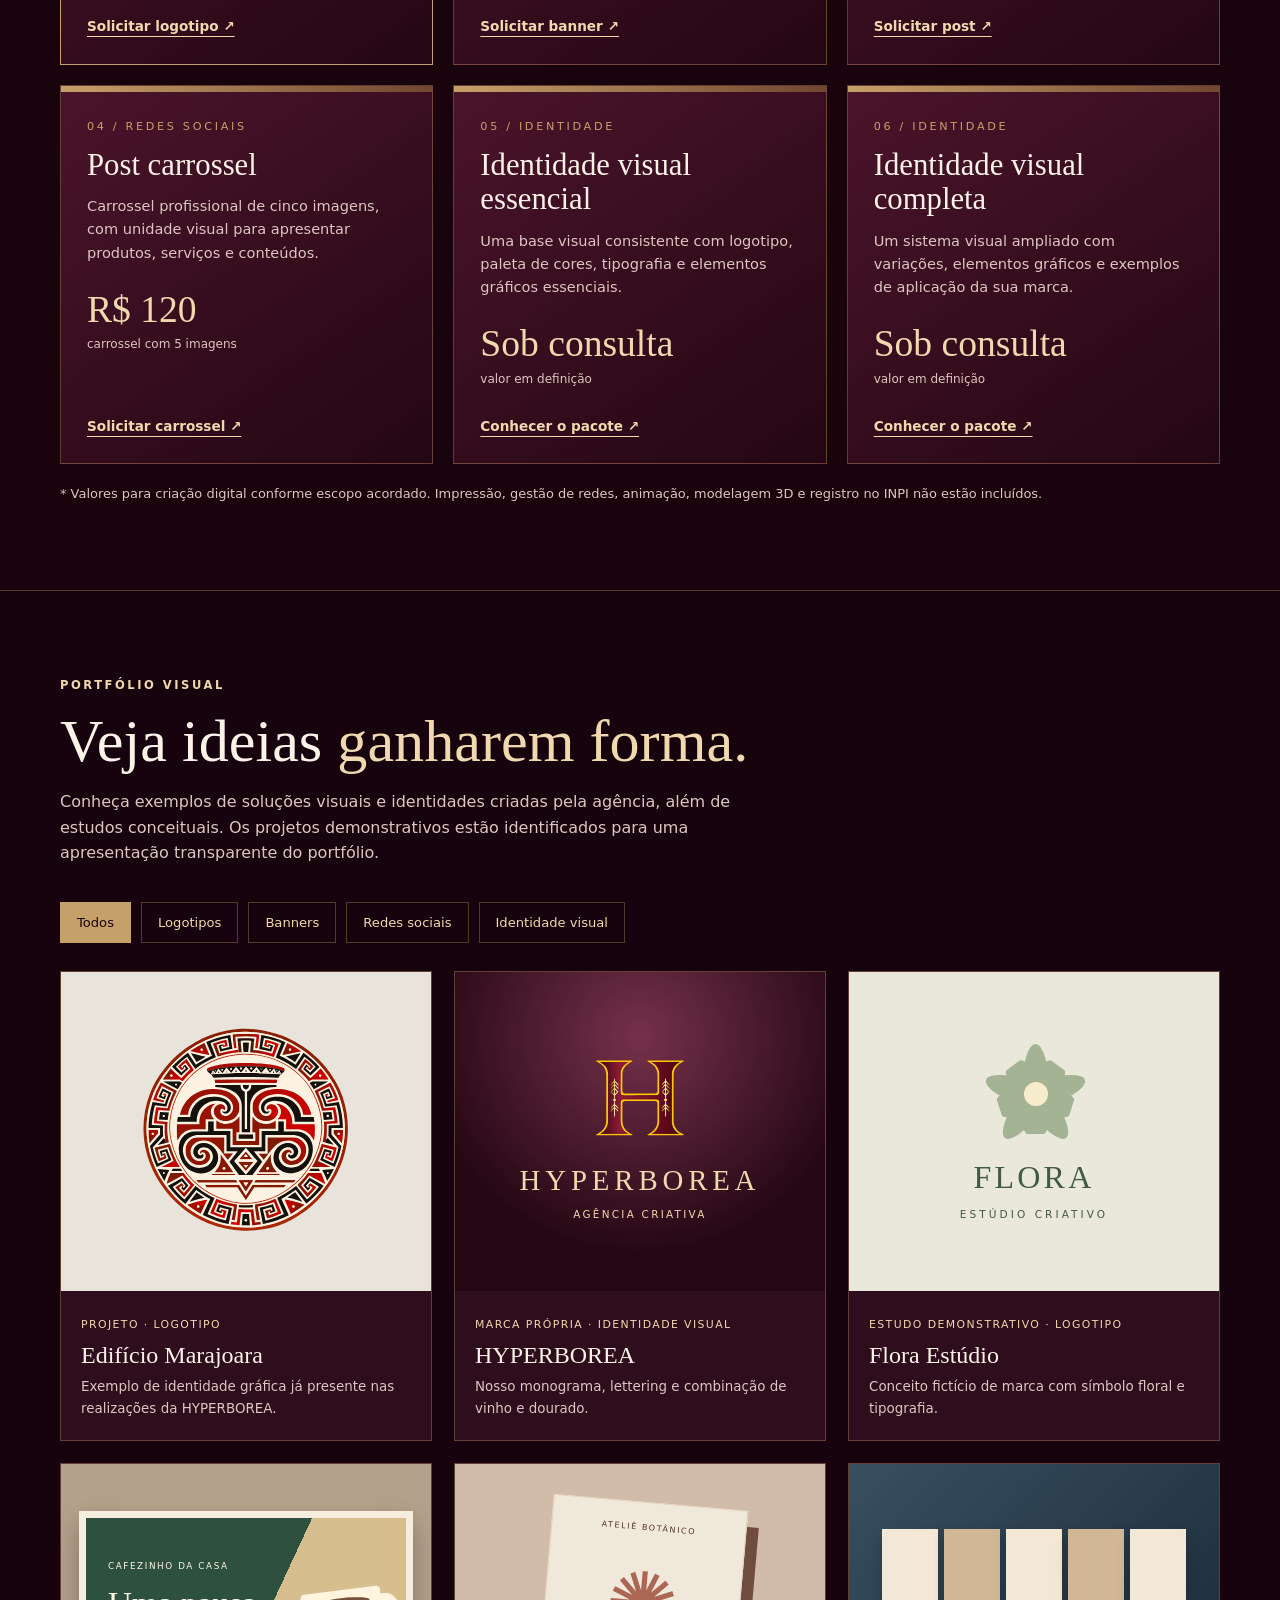
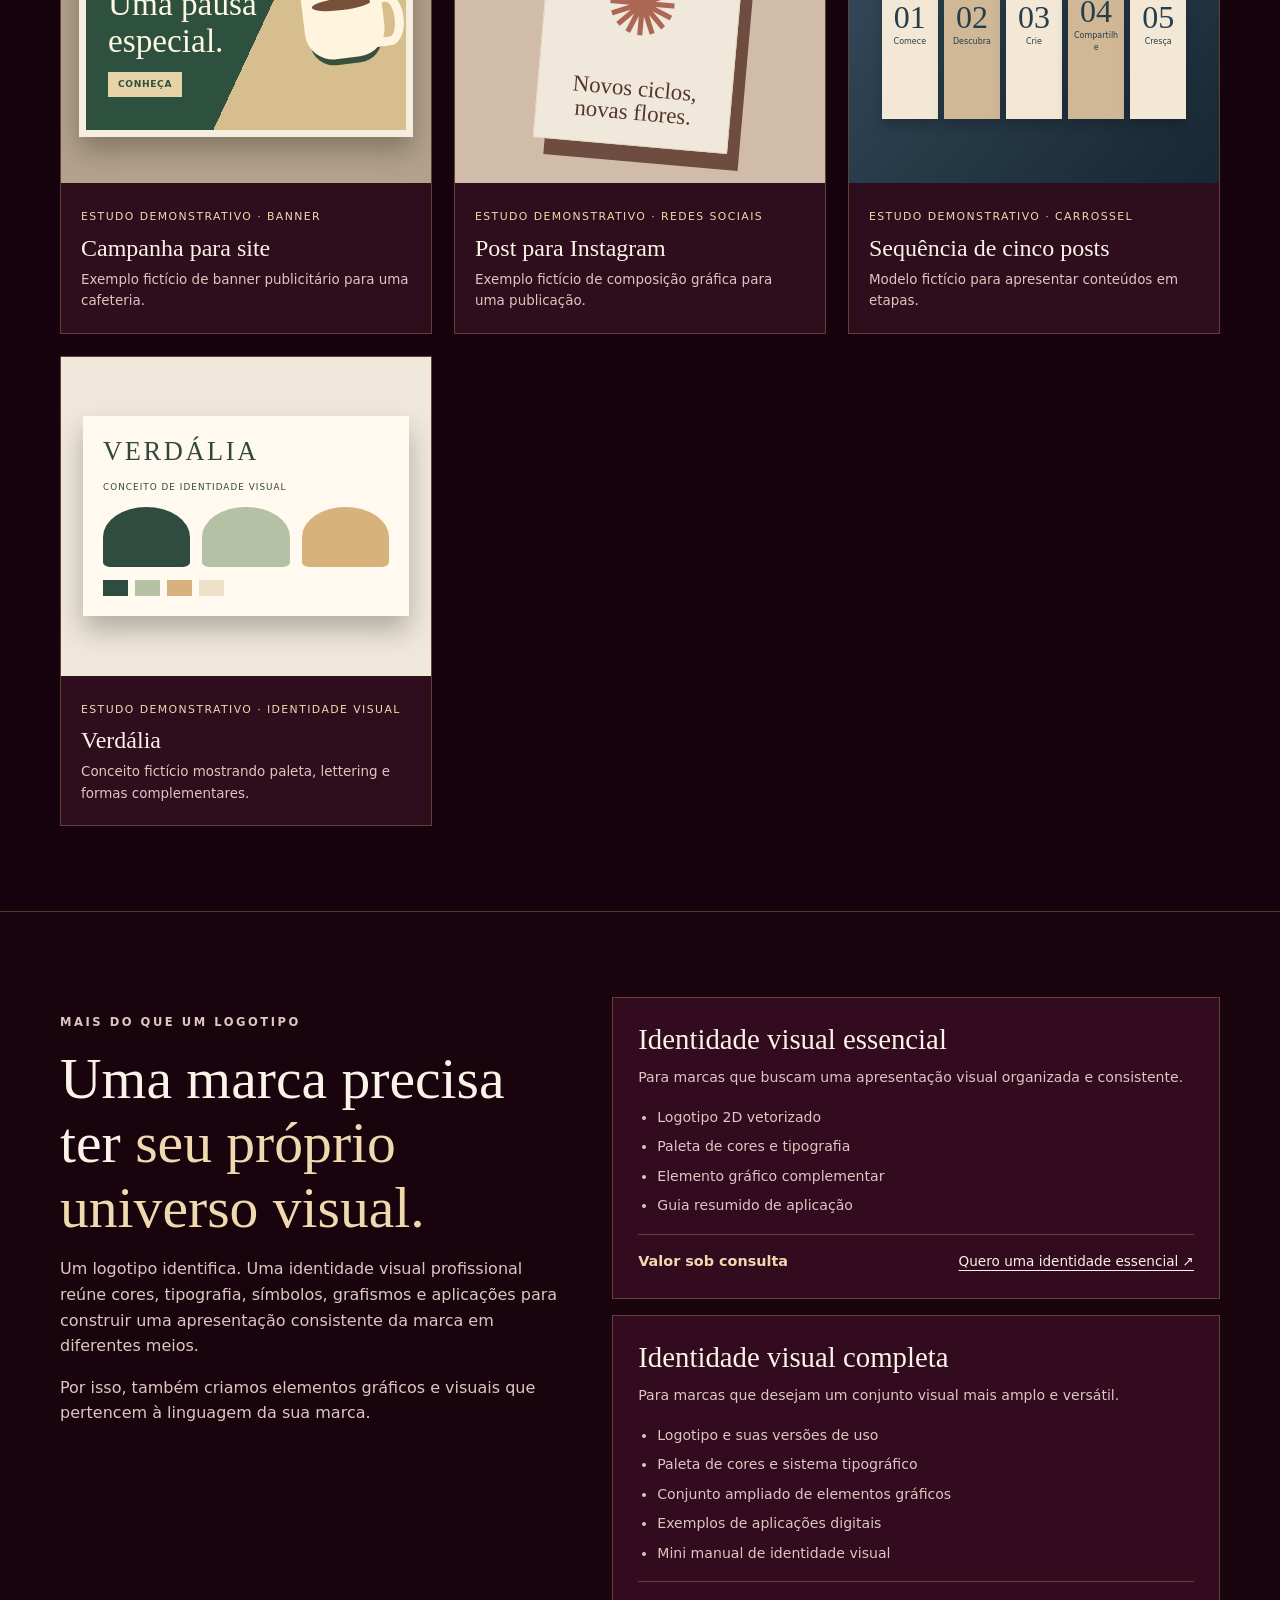
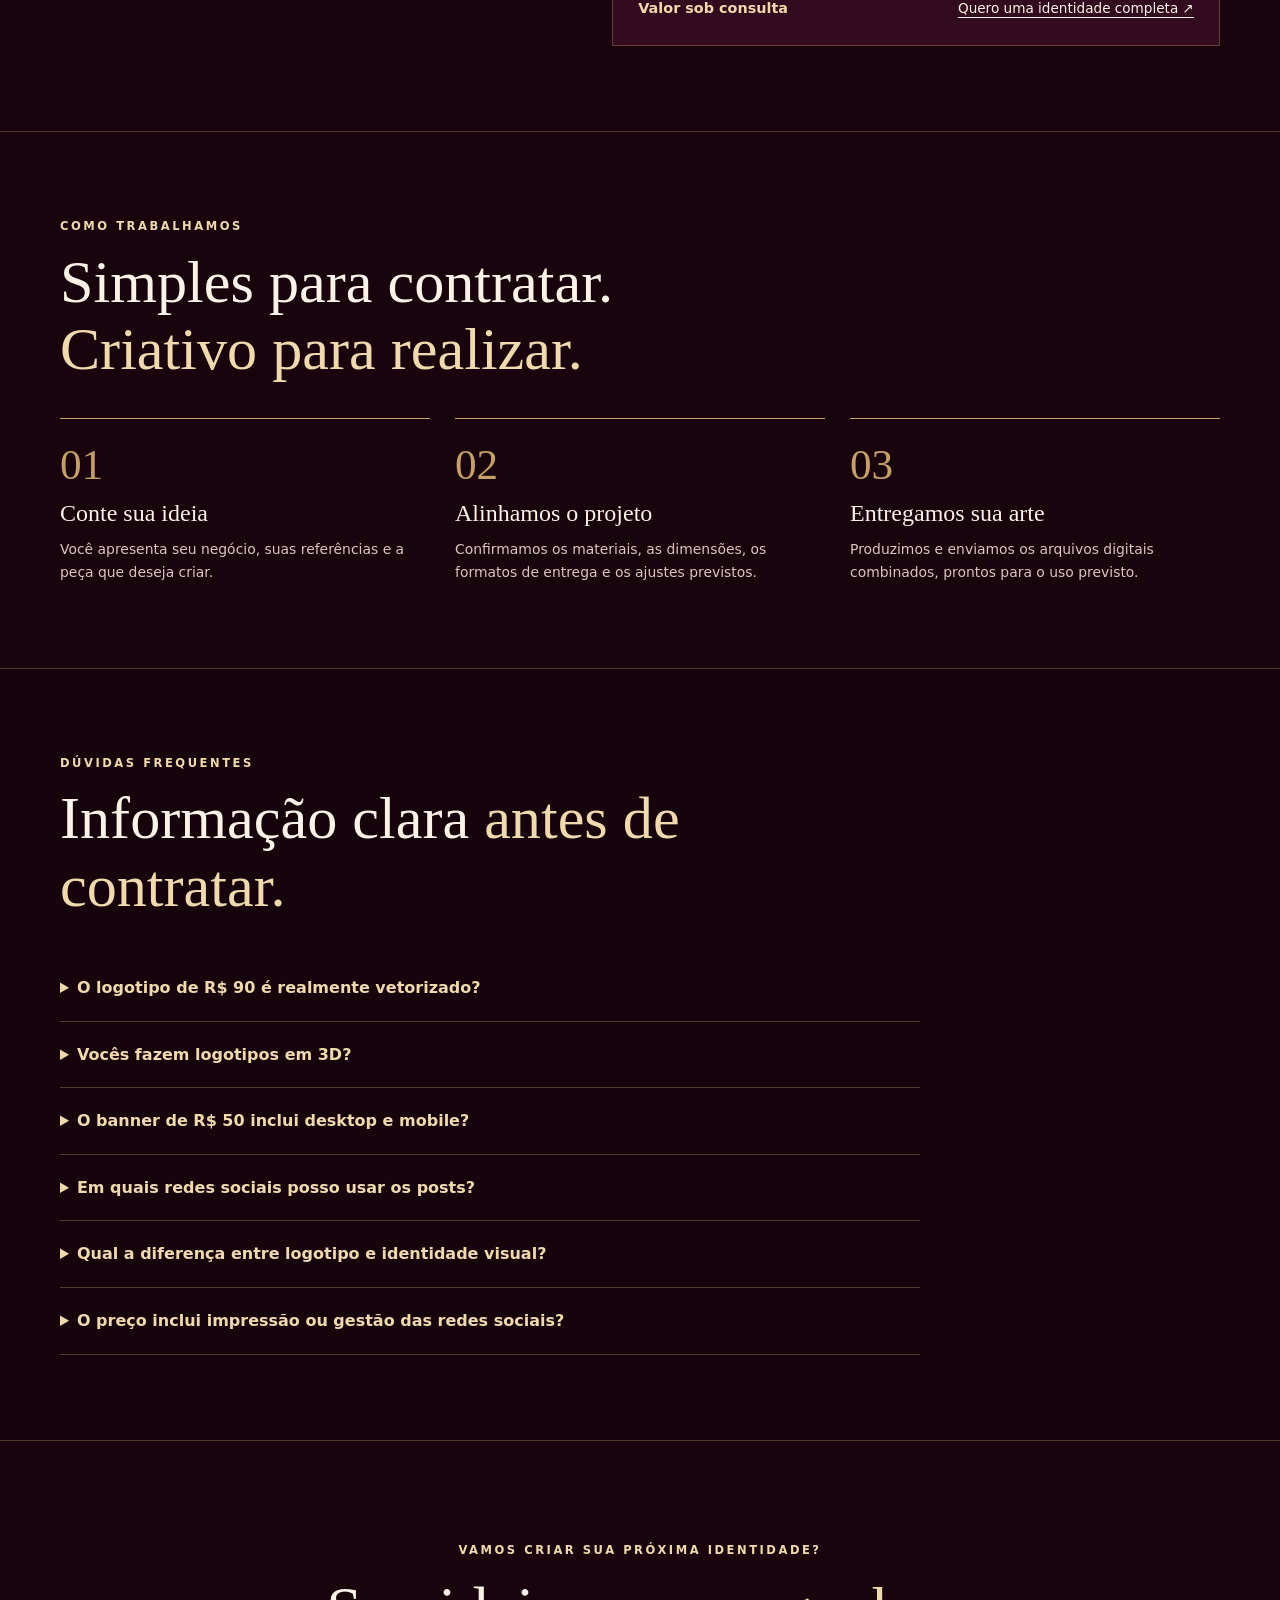
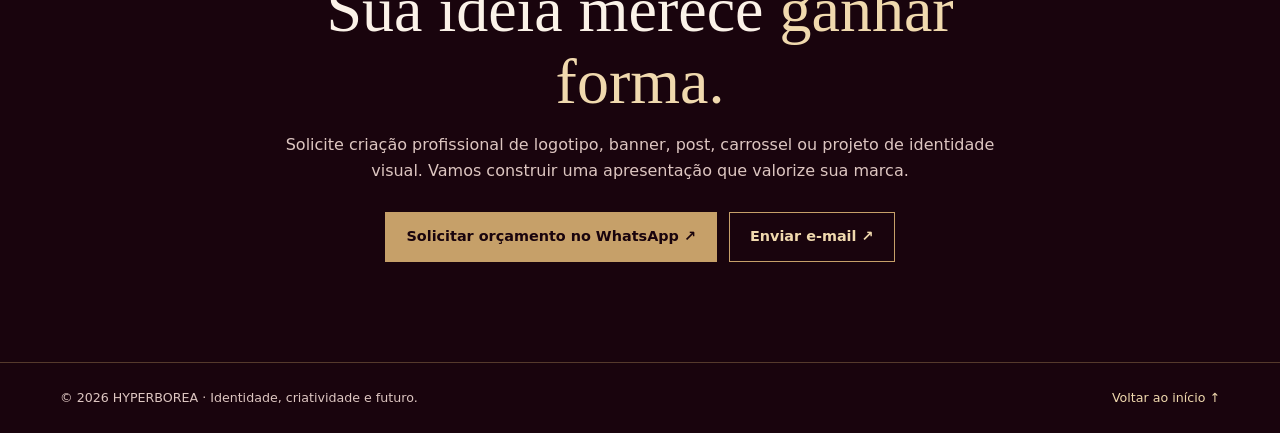
==== commit e890528b: "Update design.html" ====
--- a/design.html
+++ b/design.html
@@ -2,942 +2,1951 @@
 <!doctype html>
 <html lang="pt-BR">
 <head>
-  <meta charset="utf-8">
-  <meta name="viewport" content="width=device-width, initial-scale=1">
-  <meta name="theme-color" content="#300817">
-  <meta name="description" content="Design e Identidade Visual HYPERBOREA. Logotipos 2D vetorizados por R$ 90, banners por R$ 50, posts por R$ 30 e carrosséis por R$ 120. Conheça nosso portfólio.">
-  <title>Design & Identidade Visual | HYPERBOREA</title>
-  <link rel="icon" href="/assets/img/monograma-h.svg" type="image/svg+xml">
-  <style>
-    :root {
-      --vinho:#300817;
-      --escuro:#19040d;
-      --vinho-claro:#5a1931;
-      --ouro:#c6a069;
-      --ouro-claro:#f0d9ae;
-      --texto:#fbf2e8;
-      --suave:#ddc6c1;
-      --linha:rgba(198,160,105,.35);
-      --max:1160px;
-    }
-    * {box-sizing:border-box}
-    html {scroll-behavior:smooth;scroll-padding-top:88px}
-    body {margin:0;min-width:320px;color:var(--texto);font-family:system-ui,-apple-system,"Segoe UI",Arial,sans-serif;line-height:1.6;background:var(--escuro);overflow-x:hidden}
-    body::before {content:"";position:fixed;inset:0;z-index:-1;pointer-events:none;background:radial-gradient(ellipse at 82% 8%,#80304a55,transparent 40%),radial-gradient(ellipse at 10% 70%,#63243e55,transparent 42%),linear-gradient(165deg,#240711 0%,#3b0b20 50%,#18040c 100%)}
-    a {color:inherit;text-decoration:none}
-    img {display:block;max-width:100%}
-    button {font:inherit;cursor:pointer}
-    h1,h2,h3,p {margin:0}
-    h1,h2,h3 {font-family:Georgia,"Times New Roman",serif;font-weight:400;line-height:1.12}
-    :is(a,button,summary):focus-visible {outline:2px solid var(--ouro-claro);outline-offset:4px}
-    .container {width:min(var(--max),calc(100% - 40px));margin-inline:auto}
-    .eyebrow {font-size:.72rem;font-weight:750;letter-spacing:.22em;text-transform:uppercase;color:var(--ouro-claro)}
-    .gold {color:var(--ouro-claro)}
-    .muted {color:var(--suave)}
-    .section {padding:85px 0}
-    .section-head {max-width:760px;margin-bottom:36px}
-    .section-head h2 {font-size:clamp(2.25rem,4.7vw,4.3rem);margin:12px 0 15px}
-    .section-head p:last-child {color:var(--suave);max-width:700px}
-    .skip {position:absolute;left:12px;top:-70px;z-index:100;padding:10px 15px;background:var(--ouro-claro);color:var(--escuro)}
-    .skip:focus {top:12px}
-    .btn {display:inline-flex;align-items:center;justify-content:center;min-height:48px;padding:12px 20px;border:1px solid var(--ouro);font-weight:750;font-size:.9rem;text-align:center;transition:background .2s,transform .2s}
-    .btn:hover {transform:translateY(-2px)}
-    .btn-primary {background:var(--ouro);color:var(--escuro)}
-    .btn-primary:hover {background:var(--ouro-claro)}
-    .btn-outline {background:transparent;color:var(--ouro-claro)}
-    .btn-outline:hover {background:#6b2440}
-    .actions {display:flex;gap:12px;flex-wrap:wrap;margin-top:29px}
-
-    /* Cabeçalho coerente com index.html e sites.html */
-
-    .site-header {position:sticky;top:0;z-index:30;border-bottom:1px solid var(--linha);background:rgba(25,4,13,.96);backdrop-filter:blur(12px)}
-    .nav {min-height:76px;display:flex;align-items:center;justify-content:space-between;gap:16px}
-    .brand {display:flex;align-items:center;gap:11px;min-width:0;color:var(--ouro-claro)}
-    .brand img {width:42px;height:46px;object-fit:contain;flex-shrink:0}
-    .brand strong {display:block;font:500 clamp(1.02rem,2vw,1.35rem) Georgia,serif;letter-spacing:.15em;white-space:nowrap}
-    .brand small {display:block;font-size:.55rem;font-weight:700;letter-spacing:.30em;color:#d9bd96;margin-top:2px}
-    .nav-links {display:flex;align-items:center;gap:24px;font-size:.84rem}
-    .nav-links a:hover {color:var(--ouro-claro)}
-    .nav-links .nav-contact {padding:9px 13px;border:1px solid var(--ouro);color:var(--ouro-claro)}
-    .mobile-menu {display:none;position:relative}
-    .mobile-menu summary {cursor:pointer;list-style:none;color:var(--ouro-claro);padding:9px 14px;border:1px solid var(--ouro);font-size:.9rem}
-    .mobile-menu summary::-webkit-details-marker {display:none}
-    .mobile-menu nav {position:absolute;right:0;top:calc(100% + 10px);width:min(265px,calc(100vw - 35px));display:grid;padding:10px;border:1px solid var(--ouro);background:#300817;box-shadow:0 20px 40px #0008}
-    .mobile-menu nav a {padding:11px 14px;border-bottom:1px solid var(--linha)}
-    .mobile-menu nav a:last-child {border-bottom:0}
-
-    /* Abertura / chamada comercial */
-
-    .hero {padding:clamp(65px,8vw,108px) 0 80px;border-bottom:1px solid var(--linha)}
-    .hero-grid {display:grid;grid-template-columns:1.1fr .9fr;gap:clamp(24px,5vw,75px);align-items:center}
-    .hero h1 {font-size:clamp(2.85rem,5.8vw,5.6rem);letter-spacing:-.035em;margin:18px 0 22px}
-    .hero-description {max-width:595px;color:var(--suave);font-size:clamp(1rem,1.45vw,1.12rem)}
-    .hero-highlights {display:flex;align-items:center;gap:25px;flex-wrap:wrap;margin-top:29px}
-    .hero-highlights div {border-left:2px solid var(--ouro);padding-left:14px}
-    .hero-highlights strong {display:block;color:var(--ouro-claro);font:2.15rem Georgia,serif;line-height:1.1}
-    .hero-highlights span {display:block;color:var(--suave);font-size:.76rem;margin-top:5px}
-    .hero-art {position:relative;min-height:405px;display:grid;place-items:center}
-    .art-outline {position:absolute;width:87%;aspect-ratio:1;border:1px solid #c6a06970;transform:rotate(13deg)}
-    .art-outline:nth-child(2) {width:66%;transform:rotate(-15deg);border-color:#c6a06955}
-    .hero-board {position:relative;width:min(360px,85%);padding:26px;border:1px solid var(--ouro);background:linear-gradient(145deg,#5b1832,#240714 80%);box-shadow:0 25px 60px #0009;transform:rotate(-4deg)}
-    .hero-board::before,.hero-board::after {content:"";position:absolute;width:24px;height:24px;border:1px solid var(--ouro-claro)}
-    .hero-board::before {top:10px;left:10px;border-right:0;border-bottom:0}
-    .hero-board::after {bottom:10px;right:10px;border-left:0;border-top:0}
-    .hero-board .board-small {font-size:.64rem;letter-spacing:.25em;color:var(--ouro-claro);text-align:center}
-    .board-symbol {width:130px;height:130px;margin:25px auto 17px;padding:18px;border:1px solid var(--ouro);display:grid;place-items:center;background:#200611}
-    .board-symbol img {width:100%;height:100%;object-fit:contain}
-    .board-brand {font:1.9rem Georgia,serif;letter-spacing:.22em;text-align:center;color:var(--ouro-claro)}
-    .board-caption {text-align:center;color:var(--suave);font-size:.73rem;letter-spacing:.16em;margin-top:10px}
-    .board-swatches {display:flex;justify-content:center;gap:9px;margin-top:29px}
-    .board-swatches span {width:33px;height:17px;border:1px solid #ffffff5e;background:var(--swatch)}
-    .quality-strip {border-bottom:1px solid var(--linha);padding:22px 0;background:#16040c70}
-    .quality-grid {display:grid;grid-template-columns:repeat(3,1fr);gap:18px;text-align:center}
-    .quality-grid span {font-size:.82rem;color:var(--ouro-claro);letter-spacing:.05em}
-
-    /* Cartões de serviços / preços */
-
-    .service-grid {display:grid;grid-template-columns:repeat(3,minmax(0,1fr));gap:20px}
-    .service-card {min-width:0;display:flex;flex-direction:column;border:1px solid var(--linha);background:linear-gradient(145deg,#4b142b,#230712)}
-    .service-top {height:6px;background:linear-gradient(90deg,var(--ouro),#704630)}
-    .service-card > .service-content {padding:26px;display:flex;flex:1;flex-direction:column}
-    .service-num {color:var(--ouro);font-size:.7rem;letter-spacing:.24em}
-    .service-card h3 {font-size:clamp(1.5rem,2.4vw,2rem);margin:12px 0}
-    .service-card p {font-size:.91rem;color:var(--suave)}
-    .service-price {margin:25px 0 8px;font:2.35rem Georgia,serif;color:var(--ouro-claro);line-height:1.1}
-    .service-price small {display:block;font:.75rem system-ui,sans-serif;color:var(--suave);margin-top:7px}
-    .service-card .service-link {margin-top:auto;padding-top:22px;font-weight:700;font-size:.85rem;color:var(--ouro-claro);text-decoration:underline;text-underline-offset:5px}
-    .service-card.featured {border-color:var(--ouro)}
-    .service-card.featured .service-top {background:var(--ouro-claro)}
-    .small-note {font-size:.81rem;color:var(--suave);margin-top:20px}
-
-    /* Portfólio: exemplos reais e estudos demonstrativos */
-
-    .portfolio {border-block:1px solid var(--linha);background:#17050e88}
-    .filters {display:flex;gap:10px;flex-wrap:wrap;margin:0 0 28px}
-    .filter-btn {padding:9px 16px;background:transparent;color:var(--ouro-claro);border:1px solid var(--linha);font-size:.82rem}
-    .filter-btn:hover,.filter-btn[aria-pressed="true"] {background:var(--ouro);border-color:var(--ouro);color:var(--escuro)}
-    .work-grid {display:grid;grid-template-columns:repeat(3,minmax(0,1fr));gap:22px}
-    .work-card {overflow:hidden;background:#2e0d1c;border:1px solid var(--linha)}
-    .work-card[hidden] {display:none!important}
-    .work-art {min-height:260px;aspect-ratio:1.16;display:flex;align-items:center;justify-content:center;overflow:hidden;position:relative}
-    .work-caption {padding:19px 20px 21px}
-    .work-caption .type {font-size:.68rem;letter-spacing:.13em;text-transform:uppercase;color:var(--ouro-claro)}
-    .work-caption h3 {font:1.5rem Georgia,serif;margin:7px 0}
-    .work-caption p {font-size:.84rem;color:var(--suave)}
-
-    .art-marajoara {background:#e9e4db;padding:40px}
-    .art-marajoara img {width:min(78%,230px);height:210px;object-fit:contain}
-
-    .art-hyperborea {background:radial-gradient(circle at 50% 20%,#75314b,#240713 70%);flex-direction:column;padding:30px;color:var(--ouro-claro)}
-    .art-hyperborea img {width:100px;height:112px;object-fit:contain;margin-bottom:12px}
-    .art-hyperborea strong {font:1.8rem Georgia,serif;letter-spacing:.17em}
-    .art-hyperborea small {letter-spacing:.22em;font-size:.65rem;margin-top:9px}
-
-    .art-flora {background:#e9e8db;color:#415a42;flex-direction:column;gap:10px}
-    .flora-symbol {position:relative;width:110px;height:110px}
-    .flora-symbol span {position:absolute;left:43px;top:5px;width:27px;height:90px;border-radius:60% 60% 25% 25%;background:#a3b394;transform-origin:50% 52px;transform:rotate(var(--r))}
-    .flora-symbol i {position:absolute;left:45px;top:43px;width:24px;height:24px;border-radius:50%;background:#f7eccc}
-    .art-flora strong {font:2rem Georgia,serif;letter-spacing:.1em}
-    .art-flora small {font-size:.66rem;letter-spacing:.29em;text-transform:uppercase}
-
-    .art-banner {padding:18px;background:#b3a18b}
-    .banner-preview {width:100%;height:80%;min-height:170px;background:linear-gradient(115deg,#2e503e 0 54%,#d7be8f 54%);border:7px solid #f5eedf;display:flex;align-items:center;justify-content:space-between;padding:22px;box-shadow:0 13px 25px #0004}
-    .banner-copy {position:relative;z-index:1;color:#fff7e4}
-    .banner-copy small {text-transform:uppercase;letter-spacing:.18em;font-size:.55rem}
-    .banner-copy strong {display:block;font:clamp(1.3rem,2.6vw,2.3rem)/1.1 Georgia,serif;margin:10px 0}
-    .banner-copy b {display:inline-block;padding:5px 10px;background:#e8d2a8;color:#2e503e;font-size:.57rem;letter-spacing:.07em}
-    .cup {position:relative;width:80px;height:68px;background:#fff5de;border-radius:4px 4px 28px 28px;transform:rotate(-7deg);box-shadow:0 10px 0 -4px #38513d;flex-shrink:0}
-    .cup::after {content:"";position:absolute;right:-20px;top:8px;width:23px;height:35px;border:9px solid #fff5de;border-left:0;border-radius:0 50% 50% 0}
-    .cup::before {content:"";position:absolute;left:10px;right:10px;top:8px;height:12px;border-radius:50%;background:#765039}
-
-    .art-post {background:#d1bca9;padding:26px}
-    .post-preview {aspect-ratio:4/5;width:min(195px,78%);background:#f1e8dc;color:#54362b;box-shadow:12px 16px 0 #6e4d40;border:1px solid #e5d5bd;padding:19px 15px;display:flex;flex-direction:column;justify-content:space-between;transform:rotate(5deg)}
-    .post-preview small {text-align:center;letter-spacing:.2em;font-size:.5rem}
-    .post-preview .flower {font:5.5rem Georgia,serif;text-align:center;color:#ac6754;line-height:1}
-    .post-preview strong {font:1.43rem Georgia,serif;text-align:center;line-height:1.07}
-
-    .art-carousel {background:linear-gradient(135deg,#384f60,#172733);gap:6px;padding:20px}
-    .carousel-slide {width:17%;height:68%;background:#f2e8d5;color:#263d4c;display:flex;align-items:center;justify-content:center;flex-direction:column;padding:5px;box-shadow:0 7px 12px #0003}
-    .carousel-slide:nth-child(even) {background:#d0b897}
-    .carousel-slide strong {font:clamp(1.2rem,2.5vw,2.3rem) Georgia,serif}
-    .carousel-slide small {font-size:.5rem;text-align:center;overflow-wrap:anywhere}
-
-    .art-identity {background:#f0e8db;padding:22px}
-    .identity-sheet {width:100%;background:#fff9ef;color:#31473e;box-shadow:0 14px 26px #0004;padding:20px;display:grid;gap:13px}
-    .identity-sheet strong {font:1.65rem Georgia,serif;letter-spacing:.1em}
-    .identity-sheet small {letter-spacing:.12em;font-size:.55rem}
-    .identity-shapes {display:flex;justify-content:space-between;gap:12px}
-    .identity-shapes span {height:60px;flex:1;border-radius:50% 50% 8% 8%;background:var(--b);min-width:0}
-    .identity-swatches {display:flex;gap:7px}
-    .identity-swatches i {width:25px;height:16px;background:var(--c)}
-
-    /* Identidade visual e pacotes */
-
-    .identity-section {border-bottom:1px solid var(--linha)}
-    .identity-layout {display:grid;grid-template-columns:.9fr 1.1fr;gap:55px;align-items:start}
-    .identity-copy h2 {font-size:clamp(2.1rem,4.5vw,4.3rem);margin:15px 0}
-    .identity-copy p {color:var(--suave);margin-top:16px}
-    .identity-packs {display:grid;gap:16px}
-    .pack {border:1px solid var(--linha);padding:25px;background:#320b1e}
-    .pack h3 {font:1.8rem Georgia,serif;margin-bottom:10px}
-    .pack p {color:var(--suave);font-size:.88rem}
-    .pack ul {padding-left:19px;margin:17px 0;color:var(--suave);font-size:.88rem}
-    .pack li {margin:7px 0}
-    .pack-footer {border-top:1px solid var(--linha);padding-top:15px;display:flex;justify-content:space-between;gap:18px;align-items:center;flex-wrap:wrap}
-    .pack-footer strong {color:var(--ouro-claro);font-size:.9rem}
-    .pack-footer a {font-size:.85rem;text-decoration:underline;text-underline-offset:4px}
-    .steps {display:grid;grid-template-columns:repeat(3,1fr);gap:25px}
-    .step {border-top:1px solid var(--ouro);padding-top:21px}
-    .step b {font:2.7rem Georgia,serif;color:var(--ouro)}
-    .step h3 {font-size:1.5rem;margin:11px 0}
-    .step p {font-size:.87rem;color:var(--suave)}
-    .faq {background:#17040b88;border-block:1px solid var(--linha)}
-    .faq details {max-width:860px;border-bottom:1px solid var(--linha);padding:20px 0}
-    .faq summary {cursor:pointer;color:var(--ouro-claro);font-weight:700}
-    .faq details p {color:var(--suave);font-size:.9rem;margin-top:12px}
-    .contact {text-align:center;padding:100px 0}
-    .contact .container {max-width:740px}
-    .contact h2 {font-size:clamp(2.4rem,5vw,4.8rem);margin:15px 0}
-    .contact p:not(.eyebrow) {color:var(--suave)}
-    .contact .actions {justify-content:center}
-    .footer {padding:25px 0;border-top:1px solid var(--linha);color:var(--suave);font-size:.79rem}
-    .footer-row {display:flex;justify-content:space-between;align-items:center;gap:16px;flex-wrap:wrap}
-    .footer a {color:var(--ouro-claro)}
-    .whatsapp {position:fixed;bottom:18px;right:18px;width:60px;height:60px;border:2px solid var(--ouro);border-radius:50%;background:var(--vinho);display:grid;place-items:center;padding:7px;z-index:40;box-shadow:0 6px 25px #0009}
-    .whatsapp img {width:100%;height:100%;object-fit:contain}
-
-    /* Responsividade */
-
-    @media(max-width:980px) {
-      .nav-links {display:none}
-      .mobile-menu {display:block}
-      .hero-grid {grid-template-columns:1fr 1fr;gap:20px}
-      .hero-art {min-height:340px}
-      .service-grid,.work-grid {grid-template-columns:repeat(2,minmax(0,1fr))}
-      .identity-layout {grid-template-columns:1fr;gap:30px}
-    }
-    @media(max-width:680px) {
-      .container {width:calc(100% - 32px)}
-      .section {padding:66px 0}
-      .hero {padding:61px 0}
-      .hero-grid {grid-template-columns:1fr}
-      .hero h1 {font-size:clamp(2.85rem,11vw,4.2rem)}
-      .hero-art {min-height:320px}
-      .hero-board {width:min(315px,85%);padding:20px}
-      .board-symbol {width:108px;height:108px;margin:17px auto}
-      .board-brand {font-size:1.55rem}
-      .hero-highlights {gap:18px}
-      .quality-grid {grid-template-columns:1fr;gap:10px}
-      .service-grid,.work-grid,.steps {grid-template-columns:1fr}
-      .work-art {min-height:250px}
-      .actions .btn {width:100%}
-      .whatsapp {width:54px;height:54px;bottom:12px;right:12px}
-      .contact {padding:75px 0}
-    }
-    @media(prefers-reduced-motion:reduce) {
-      html {scroll-behavior:auto}
-      .btn {transition:none}
-      .btn:hover {transform:none}
-    }
-  </style>
+<meta charset="utf-8">
+<meta name="viewport" content="width=device-width,initial-scale=1">
+<meta name="theme-color" content="#300817">
+
+<meta name="description" content="HYPERBOREA — Design profissional e identidade visual para dar destaque à sua marca. Logotipos vetorizados, banners, posts, carrosséis e elementos gráficos.">
+
+<title>Design & Identidade Visual | HYPERBOREA</title>
+
+<link rel="icon" href="/assets/img/monograma-h.svg" type="image/svg+xml">
+
+<style>
+:root {
+  --vinho:#300817;
+  --escuro:#19040d;
+  --vinho-claro:#5a1931;
+  --ouro:#c6a069;
+  --ouro-claro:#f0d9ae;
+  --texto:#fbf2e8;
+  --suave:#ddc6c1;
+  --linha:rgba(198,160,105,.35);
+  --max:1160px;
+}
+
+* {box-sizing:border-box}
+
+html {
+  scroll-behavior:smooth;
+  scroll-padding-top:88px;
+}
+
+body {
+  margin:0;
+  min-width:320px;
+  color:var(--texto);
+  font-family:system-ui,-apple-system,"Segoe UI",Arial,sans-serif;
+  line-height:1.6;
+  background:var(--escuro);
+  overflow-x:hidden;
+}
+
+body::before {
+  content:"";
+  position:fixed;
+  inset:0;
+  z-index:-1;
+  pointer-events:none;
+  background:
+    radial-gradient(ellipse at 82% 8%,#80304a55,transparent 40%),
+    radial-gradient(ellipse at 10% 70%,#63243e55,transparent 42%),
+    linear-gradient(165deg,#240711 0%,#3b0b20 50%,#18040c 100%);
+}
+
+a {color:inherit;text-decoration:none}
+img {display:block;max-width:100%}
+button {font:inherit;cursor:pointer}
+h1,h2,h3,p {margin:0}
+
+h1,h2,h3 {
+  font-family:Georgia,"Times New Roman",serif;
+  font-weight:400;
+  line-height:1.12;
+}
+
+:is(a,button,summary):focus-visible {
+  outline:2px solid var(--ouro-claro);
+  outline-offset:4px;
+}
+
+.container {
+  width:min(var(--max),calc(100% - 40px));
+  margin-inline:auto;
+}
+
+.eyebrow {
+  font-size:.72rem;
+  font-weight:750;
+  letter-spacing:.22em;
+  text-transform:uppercase;
+  color:var(--ouro-claro);
+}
+
+.gold {color:var(--ouro-claro)}
+
+.professional {
+  color:var(--ouro-claro);
+  font-weight:700;
+  text-shadow:0 2px 24px rgba(198,160,105,.13);
+}
+
+.muted {color:var(--suave)}
+.section {padding:85px 0}
+
+.section-head {
+  max-width:760px;
+  margin-bottom:36px;
+}
+
+.section-head h2 {
+  font-size:clamp(2.25rem,4.7vw,4.3rem);
+  margin:12px 0 15px;
+}
+
+.section-head p:last-child {
+  color:var(--suave);
+  max-width:700px;
+}
+
+.skip {
+  position:absolute;
+  left:12px;
+  top:-70px;
+  z-index:100;
+  padding:10px 15px;
+  background:var(--ouro-claro);
+  color:var(--escuro);
+}
+
+.skip:focus {top:12px}
+
+.btn {
+  display:inline-flex;
+  align-items:center;
+  justify-content:center;
+  min-height:48px;
+  padding:12px 20px;
+  border:1px solid var(--ouro);
+  font-weight:750;
+  font-size:.9rem;
+  text-align:center;
+  transition:background .2s,transform .2s;
+}
+
+.btn:hover {transform:translateY(-2px)}
+.btn-primary {background:var(--ouro);color:var(--escuro)}
+.btn-primary:hover {background:var(--ouro-claro)}
+.btn-outline {background:transparent;color:var(--ouro-claro)}
+.btn-outline:hover {background:#6b2440}
+
+.actions {
+  display:flex;
+  gap:12px;
+  flex-wrap:wrap;
+  margin-top:29px;
+}
+
+/* CABEÇALHO */
+
+.site-header {
+  position:sticky;
+  top:0;
+  z-index:30;
+  border-bottom:1px solid var(--linha);
+  background:rgba(25,4,13,.96);
+  backdrop-filter:blur(12px);
+}
+
+.nav {
+  min-height:76px;
+  display:flex;
+  align-items:center;
+  justify-content:space-between;
+  gap:16px;
+}
+
+.brand {
+  display:flex;
+  align-items:center;
+  gap:11px;
+  min-width:0;
+  color:var(--ouro-claro);
+}
+
+.brand img {
+  width:42px;
+  height:46px;
+  object-fit:contain;
+  flex-shrink:0;
+}
+
+.brand strong {
+  display:block;
+  font:500 clamp(1.02rem,2vw,1.35rem) Georgia,serif;
+  letter-spacing:.15em;
+  white-space:nowrap;
+}
+
+.brand small {
+  display:block;
+  font-size:.55rem;
+  font-weight:700;
+  letter-spacing:.30em;
+  color:#d9bd96;
+  margin-top:2px;
+}
+
+.nav-links {
+  display:flex;
+  align-items:center;
+  gap:24px;
+  font-size:.84rem;
+}
+
+.nav-links a:hover {color:var(--ouro-claro)}
+
+.nav-links .nav-contact {
+  padding:9px 13px;
+  border:1px solid var(--ouro);
+  color:var(--ouro-claro);
+}
+
+/* MENU MOBILE */
+
+.mobile-menu {
+  display:none;
+  position:relative;
+}
+
+.mobile-menu summary {
+  cursor:pointer;
+  list-style:none;
+  color:var(--ouro-claro);
+  padding:9px 14px;
+  border:1px solid var(--ouro);
+  font-size:.9rem;
+}
+
+.mobile-menu summary::-webkit-details-marker {
+  display:none;
+}
+
+.mobile-menu nav {
+  position:absolute;
+  right:0;
+  top:calc(100% + 10px);
+  width:min(265px,calc(100vw - 35px));
+  display:grid;
+  padding:10px;
+  border:1px solid var(--ouro);
+  background:#300817;
+  box-shadow:0 20px 40px #0008;
+}
+
+.mobile-menu nav a {
+  padding:11px 14px;
+  border-bottom:1px solid var(--linha);
+}
+
+.mobile-menu nav a:last-child {border-bottom:0}
+
+/* HERO */
+
+.hero {
+  padding:clamp(65px,8vw,108px) 0 80px;
+  border-bottom:1px solid var(--linha);
+}
+
+.hero-grid {
+  display:grid;
+  grid-template-columns:1.1fr .9fr;
+  gap:clamp(24px,5vw,75px);
+  align-items:center;
+}
+
+.hero h1 {
+  font-size:clamp(2.85rem,5.8vw,5.6rem);
+  letter-spacing:-.035em;
+  margin:18px 0 22px;
+}
+
+.hero-description {
+  max-width:595px;
+  color:var(--suave);
+  font-size:clamp(1rem,1.45vw,1.12rem);
+}
+
+.hero-highlights {
+  display:flex;
+  align-items:center;
+  gap:25px;
+  flex-wrap:wrap;
+  margin-top:29px;
+}
+
+.hero-highlights div {
+  border-left:2px solid var(--ouro);
+  padding-left:14px;
+}
+
+.hero-highlights strong {
+  display:block;
+  color:var(--ouro-claro);
+  font:2.15rem Georgia,serif;
+  line-height:1.1;
+}
+
+.hero-highlights span {
+  display:block;
+  color:var(--suave);
+  font-size:.76rem;
+  margin-top:5px;
+}
+
+/* COMPOSIÇÃO VISUAL */
+
+.hero-art {
+  position:relative;
+  min-height:405px;
+  display:grid;
+  place-items:center;
+}
+
+.art-outline {
+  position:absolute;
+  width:87%;
+  aspect-ratio:1;
+  border:1px solid #c6a06970;
+  transform:rotate(13deg);
+}
+
+.art-outline:nth-child(2) {
+  width:66%;
+  transform:rotate(-15deg);
+  border-color:#c6a06955;
+}
+
+.hero-board {
+  position:relative;
+  width:min(360px,85%);
+  padding:26px;
+  border:1px solid var(--ouro);
+  background:linear-gradient(145deg,#5b1832,#240714 80%);
+  box-shadow:0 25px 60px #0009;
+  transform:rotate(-4deg);
+}
+
+.hero-board::before,
+.hero-board::after {
+  content:"";
+  position:absolute;
+  width:24px;
+  height:24px;
+  border:1px solid var(--ouro-claro);
+}
+
+.hero-board::before {
+  top:10px;
+  left:10px;
+  border-right:0;
+  border-bottom:0;
+}
+
+.hero-board::after {
+  bottom:10px;
+  right:10px;
+  border-left:0;
+  border-top:0;
+}
+
+.board-small {
+  font-size:.64rem;
+  letter-spacing:.25em;
+  color:var(--ouro-claro);
+  text-align:center;
+}
+
+.board-symbol {
+  width:130px;
+  height:130px;
+  margin:25px auto 17px;
+  padding:18px;
+  border:1px solid var(--ouro);
+  display:grid;
+  place-items:center;
+  background:#200611;
+}
+
+.board-symbol img {
+  width:100%;
+  height:100%;
+  object-fit:contain;
+}
+
+.board-brand {
+  font:1.9rem Georgia,serif;
+  letter-spacing:.22em;
+  text-align:center;
+  color:var(--ouro-claro);
+}
+
+.board-caption {
+  text-align:center;
+  color:var(--suave);
+  font-size:.73rem;
+  letter-spacing:.16em;
+  margin-top:10px;
+}
+
+.board-swatches {
+  display:flex;
+  justify-content:center;
+  gap:9px;
+  margin-top:29px;
+}
+
+.board-swatches span {
+  width:33px;
+  height:17px;
+  border:1px solid #ffffff5e;
+  background:var(--swatch);
+}
+
+/* FAIXA DE QUALIDADES */
+
+.quality-strip {
+  border-bottom:1px solid var(--linha);
+  padding:22px 0;
+  background:#16040c70;
+}
+
+.quality-grid {
+  display:grid;
+  grid-template-columns:repeat(3,1fr);
+  gap:18px;
+  text-align:center;
+}
+
+.quality-grid span {
+  font-size:.82rem;
+  color:var(--ouro-claro);
+  letter-spacing:.05em;
+}
+
+/* SERVIÇOS */
+
+.service-grid {
+  display:grid;
+  grid-template-columns:repeat(3,minmax(0,1fr));
+  gap:20px;
+}
+
+.service-card {
+  min-width:0;
+  display:flex;
+  flex-direction:column;
+  border:1px solid var(--linha);
+  background:linear-gradient(145deg,#4b142b,#230712);
+}
+
+.service-top {
+  height:6px;
+  background:linear-gradient(90deg,var(--ouro),#704630);
+}
+
+.service-content {
+  padding:26px;
+  display:flex;
+  flex:1;
+  flex-direction:column;
+}
+
+.service-num {
+  color:var(--ouro);
+  font-size:.7rem;
+  letter-spacing:.24em;
+}
+
+.service-card h3 {
+  font-size:clamp(1.5rem,2.4vw,2rem);
+  margin:12px 0;
+}
+
+.service-card p {
+  font-size:.91rem;
+  color:var(--suave);
+}
+
+.service-price {
+  margin:25px 0 8px;
+  font:2.35rem Georgia,serif;
+  color:var(--ouro-claro);
+  line-height:1.1;
+}
+
+.service-price small {
+  display:block;
+  font:.75rem system-ui,sans-serif;
+  color:var(--suave);
+  margin-top:7px;
+}
+
+.service-link {
+  margin-top:auto;
+  padding-top:22px;
+  font-weight:700;
+  font-size:.85rem;
+  color:var(--ouro-claro);
+  text-decoration:underline;
+  text-underline-offset:5px;
+}
+
+.service-card.featured {
+  border-color:var(--ouro);
+}
+
+.service-card.featured .service-top {
+  background:var(--ouro-claro);
+}
+
+.small-note {
+  font-size:.81rem;
+  color:var(--suave);
+  margin-top:20px;
+}
+
+/* PORTFÓLIO */
+
+.portfolio {
+  border-block:1px solid var(--linha);
+  background:#17050e88;
+}
+
+.filters {
+  display:flex;
+  gap:10px;
+  flex-wrap:wrap;
+  margin:0 0 28px;
+}
+
+.filter-btn {
+  padding:9px 16px;
+  background:transparent;
+  color:var(--ouro-claro);
+  border:1px solid var(--linha);
+  font-size:.82rem;
+}
+
+.filter-btn:hover,
+.filter-btn[aria-pressed="true"] {
+  background:var(--ouro);
+  border-color:var(--ouro);
+  color:var(--escuro);
+}
+
+.work-grid {
+  display:grid;
+  grid-template-columns:repeat(3,minmax(0,1fr));
+  gap:22px;
+}
+
+.work-card {
+  overflow:hidden;
+  background:#2e0d1c;
+  border:1px solid var(--linha);
+}
+
+.work-card[hidden] {
+  display:none!important;
+}
+
+.work-art {
+  min-height:260px;
+  aspect-ratio:1.16;
+  display:flex;
+  align-items:center;
+  justify-content:center;
+  overflow:hidden;
+  position:relative;
+}
+
+.work-caption {
+  padding:19px 20px 21px;
+}
+
+.work-caption .type {
+  font-size:.68rem;
+  letter-spacing:.13em;
+  text-transform:uppercase;
+  color:var(--ouro-claro);
+}
+
+.work-caption h3 {
+  font:1.5rem Georgia,serif;
+  margin:7px 0;
+}
+
+.work-caption p {
+  font-size:.84rem;
+  color:var(--suave);
+}
+
+/* MARAJOARA */
+
+.art-marajoara {
+  background:#e9e4db;
+  padding:40px;
+}
+
+.art-marajoara img {
+  width:min(78%,230px);
+  height:210px;
+  object-fit:contain;
+}
+
+/* HYPERBOREA */
+
+.art-hyperborea {
+  background:radial-gradient(circle at 50% 20%,#75314b,#240713 70%);
+  flex-direction:column;
+  padding:30px;
+  color:var(--ouro-claro);
+}
+
+.art-hyperborea img {
+  width:100px;
+  height:112px;
+  object-fit:contain;
+  margin-bottom:12px;
+}
+
+.art-hyperborea strong {
+  font:1.8rem Georgia,serif;
+  letter-spacing:.17em;
+}
+
+.art-hyperborea small {
+  letter-spacing:.22em;
+  font-size:.65rem;
+  margin-top:9px;
+}
+
+/* DEMONSTRAÇÃO FLORA */
+
+.art-flora {
+  background:#e9e8db;
+  color:#415a42;
+  flex-direction:column;
+  gap:10px;
+}
+
+.flora-symbol {
+  position:relative;
+  width:110px;
+  height:110px;
+}
+
+.flora-symbol span {
+  position:absolute;
+  left:43px;
+  top:5px;
+  width:27px;
+  height:90px;
+  border-radius:60% 60% 25% 25%;
+  background:#a3b394;
+  transform-origin:50% 52px;
+  transform:rotate(var(--r));
+}
+
+.flora-symbol i {
+  position:absolute;
+  left:45px;
+  top:43px;
+  width:24px;
+  height:24px;
+  border-radius:50%;
+  background:#f7eccc;
+}
+
+.art-flora strong {
+  font:2rem Georgia,serif;
+  letter-spacing:.1em;
+}
+
+.art-flora small {
+  font-size:.66rem;
+  letter-spacing:.29em;
+  text-transform:uppercase;
+}
+
+/* DEMONSTRAÇÃO BANNER */
+
+.art-banner {
+  padding:18px;
+  background:#b3a18b;
+}
+
+.banner-preview {
+  width:100%;
+  height:80%;
+  min-height:170px;
+  background:linear-gradient(115deg,#2e503e 0 54%,#d7be8f 54%);
+  border:7px solid #f5eedf;
+  display:flex;
+  align-items:center;
+  justify-content:space-between;
+  padding:22px;
+  box-shadow:0 13px 25px #0004;
+}
+
+.banner-copy {
+  position:relative;
+  z-index:1;
+  color:#fff7e4;
+}
+
+.banner-copy small {
+  text-transform:uppercase;
+  letter-spacing:.18em;
+  font-size:.55rem;
+}
+
+.banner-copy strong {
+  display:block;
+  font:clamp(1.3rem,2.6vw,2.3rem)/1.1 Georgia,serif;
+  margin:10px 0;
+}
+
+.banner-copy b {
+  display:inline-block;
+  padding:5px 10px;
+  background:#e8d2a8;
+  color:#2e503e;
+  font-size:.57rem;
+  letter-spacing:.07em;
+}
+
+.cup {
+  position:relative;
+  width:80px;
+  height:68px;
+  background:#fff5de;
+  border-radius:4px 4px 28px 28px;
+  transform:rotate(-7deg);
+  box-shadow:0 10px 0 -4px #38513d;
+  flex-shrink:0;
+}
+
+.cup::after {
+  content:"";
+  position:absolute;
+  right:-20px;
+  top:8px;
+  width:23px;
+  height:35px;
+  border:9px solid #fff5de;
+  border-left:0;
+  border-radius:0 50% 50% 0;
+}
+
+.cup::before {
+  content:"";
+  position:absolute;
+  left:10px;
+  right:10px;
+  top:8px;
+  height:12px;
+  border-radius:50%;
+  background:#765039;
+}
+
+/* DEMONSTRAÇÃO POST */
+
+.art-post {
+  background:#d1bca9;
+  padding:26px;
+}
+
+.post-preview {
+  aspect-ratio:4/5;
+  width:min(195px,78%);
+  background:#f1e8dc;
+  color:#54362b;
+  box-shadow:12px 16px 0 #6e4d40;
+  border:1px solid #e5d5bd;
+  padding:19px 15px;
+  display:flex;
+  flex-direction:column;
+  justify-content:space-between;
+  transform:rotate(5deg);
+}
+
+.post-preview small {
+  text-align:center;
+  letter-spacing:.2em;
+  font-size:.5rem;
+}
+
+.post-preview .flower {
+  font:5.5rem Georgia,serif;
+  text-align:center;
+  color:#ac6754;
+  line-height:1;
+}
+
+.post-preview strong {
+  font:1.43rem Georgia,serif;
+  text-align:center;
+  line-height:1.07;
+}
+
+/* DEMONSTRAÇÃO CARROSSEL */
+
+.art-carousel {
+  background:linear-gradient(135deg,#384f60,#172733);
+  gap:6px;
+  padding:20px;
+}
+
+.carousel-slide {
+  width:17%;
+  height:68%;
+  background:#f2e8d5;
+  color:#263d4c;
+  display:flex;
+  align-items:center;
+  justify-content:center;
+  flex-direction:column;
+  padding:5px;
+  box-shadow:0 7px 12px #0003;
+}
+
+.carousel-slide:nth-child(even) {
+  background:#d0b897;
+}
+
+.carousel-slide strong {
+  font:clamp(1.2rem,2.5vw,2.3rem) Georgia,serif;
+}
+
+.carousel-slide small {
+  font-size:.5rem;
+  text-align:center;
+  overflow-wrap:anywhere;
+}
+
+/* DEMONSTRAÇÃO IDENTIDADE */
+
+.art-identity {
+  background:#f0e8db;
+  padding:22px;
+}
+
+.identity-sheet {
+  width:100%;
+  background:#fff9ef;
+  color:#31473e;
+  box-shadow:0 14px 26px #0004;
+  padding:20px;
+  display:grid;
+  gap:13px;
+}
+
+.identity-sheet strong {
+  font:1.65rem Georgia,serif;
+  letter-spacing:.1em;
+}
+
+.identity-sheet small {
+  letter-spacing:.12em;
+  font-size:.55rem;
+}
+
+.identity-shapes {
+  display:flex;
+  justify-content:space-between;
+  gap:12px;
+}
+
+.identity-shapes span {
+  height:60px;
+  flex:1;
+  border-radius:50% 50% 8% 8%;
+  background:var(--b);
+  min-width:0;
+}
+
+.identity-swatches {
+  display:flex;
+  gap:7px;
+}
+
+.identity-swatches i {
+  width:25px;
+  height:16px;
+  background:var(--c);
+}
+
+/* PACOTES */
+
+.identity-section {
+  border-bottom:1px solid var(--linha);
+}
+
+.identity-layout {
+  display:grid;
+  grid-template-columns:.9fr 1.1fr;
+  gap:55px;
+  align-items:start;
+}
+
+.identity-copy h2 {
+  font-size:clamp(2.1rem,4.5vw,4.3rem);
+  margin:15px 0;
+}
+
+.identity-copy p {
+  color:var(--suave);
+  margin-top:16px;
+}
+
+.identity-packs {
+  display:grid;
+  gap:16px;
+}
+
+.pack {
+  border:1px solid var(--linha);
+  padding:25px;
+  background:#320b1e;
+}
+
+.pack h3 {
+  font:1.8rem Georgia,serif;
+  margin-bottom:10px;
+}
+
+.pack p {
+  color:var(--suave);
+  font-size:.88rem;
+}
+
+.pack ul {
+  padding-left:19px;
+  margin:17px 0;
+  color:var(--suave);
+  font-size:.88rem;
+}
+
+.pack li {margin:7px 0}
+
+.pack-footer {
+  border-top:1px solid var(--linha);
+  padding-top:15px;
+  display:flex;
+  justify-content:space-between;
+  gap:18px;
+  align-items:center;
+  flex-wrap:wrap;
+}
+
+.pack-footer strong {
+  color:var(--ouro-claro);
+  font-size:.9rem;
+}
+
+.pack-footer a {
+  font-size:.85rem;
+  text-decoration:underline;
+  text-underline-offset:4px;
+}
+
+/* PROCESSO */
+
+.steps {
+  display:grid;
+  grid-template-columns:repeat(3,1fr);
+  gap:25px;
+}
+
+.step {
+  border-top:1px solid var(--ouro);
+  padding-top:21px;
+}
+
+.step b {
+  font:2.7rem Georgia,serif;
+  color:var(--ouro);
+}
+
+.step h3 {
+  font-size:1.5rem;
+  margin:11px 0;
+}
+
+.step p {
+  font-size:.87rem;
+  color:var(--suave);
+}
+
+/* FAQ */
+
+.faq {
+  background:#17040b88;
+  border-block:1px solid var(--linha);
+}
+
+.faq details {
+  max-width:860px;
+  border-bottom:1px solid var(--linha);
+  padding:20px 0;
+}
+
+.faq summary {
+  cursor:pointer;
+  color:var(--ouro-claro);
+  font-weight:700;
+}
+
+.faq details p {
+  color:var(--suave);
+  font-size:.9rem;
+  margin-top:12px;
+}
+
+/* CONTATO E RODAPÉ */
+
+.contact {
+  text-align:center;
+  padding:100px 0;
+}
+
+.contact .container {
+  max-width:740px;
+}
+
+.contact h2 {
+  font-size:clamp(2.4rem,5vw,4.8rem);
+  margin:15px 0;
+}
+
+.contact p:not(.eyebrow) {
+  color:var(--suave);
+}
+
+.contact .actions {
+  justify-content:center;
+}
+
+.footer {
+  padding:25px 0;
+  border-top:1px solid var(--linha);
+  color:var(--suave);
+  font-size:.79rem;
+}
+
+.footer-row {
+  display:flex;
+  justify-content:space-between;
+  align-items:center;
+  gap:16px;
+  flex-wrap:wrap;
+}
+
+.footer a {
+  color:var(--ouro-claro);
+}
+
+.whatsapp {
+  position:fixed;
+  bottom:18px;
+  right:18px;
+  width:60px;
+  height:60px;
+  border:2px solid var(--ouro);
+  border-radius:50%;
+  background:var(--vinho);
+  display:grid;
+  place-items:center;
+  padding:7px;
+  z-index:40;
+  box-shadow:0 6px 25px #0009;
+}
+
+.whatsapp img {
+  width:100%;
+  height:100%;
+  object-fit:contain;
+}
+
+/* RESPONSIVIDADE */
+
+@media(max-width:980px) {
+  .nav-links {display:none}
+  .mobile-menu {display:block}
+  .hero-grid {grid-template-columns:1fr 1fr;gap:20px}
+  .hero-art {min-height:340px}
+  .service-grid,.work-grid {
+    grid-template-columns:repeat(2,minmax(0,1fr));
+  }
+  .identity-layout {grid-template-columns:1fr;gap:30px}
+}
+
+@media(max-width:680px) {
+  .container {width:calc(100% - 32px)}
+  .section {padding:66px 0}
+  .hero {padding:61px 0}
+  .hero-grid {grid-template-columns:1fr}
+  .hero h1 {font-size:clamp(2.85rem,11vw,4.2rem)}
+  .hero-art {min-height:320px}
+  .hero-board {width:min(315px,85%);padding:20px}
+  .board-symbol {
+    width:108px;
+    height:108px;
+    margin:17px auto;
+  }
+  .board-brand {font-size:1.55rem}
+  .hero-highlights {gap:18px}
+  .quality-grid {grid-template-columns:1fr;gap:10px}
+  .service-grid,.work-grid,.steps {grid-template-columns:1fr}
+  .work-art {min-height:250px}
+  .actions .btn {width:100%}
+  .whatsapp {
+    width:54px;
+    height:54px;
+    bottom:12px;
+    right:12px;
+  }
+  .contact {padding:75px 0}
+}
+
+@media(prefers-reduced-motion:reduce) {
+  html {scroll-behavior:auto}
+  .btn {transition:none}
+  .btn:hover {transform:none}
+}
+</style>
 </head>
 
 <body>
-  <a class="skip" href="#conteudo">Ir para o conteúdo</a>
-
-  <header class="site-header">
-    <div class="container nav">
-      <a class="brand" href="/index.html" aria-label="HYPERBOREA — início">
-        <img src="/assets/img/monograma-h.svg" alt="" width="42" height="46">
-        <span>
-          <strong>HYPERBOREA</strong>
-          <small>AGÊNCIA CRIATIVA</small>
-        </span>
-      </a>
-
-      <nav class="nav-links" aria-label="Menu principal">
+
+<a class="skip" href="#conteudo">
+  Ir para o conteúdo
+</a>
+
+<!-- CABEÇALHO -->
+
+<header class="site-header">
+  <div class="container nav">
+
+    <a class="brand" href="/index.html" aria-label="HYPERBOREA — início">
+      <img src="/assets/img/monograma-h.svg" alt="" width="42" height="46">
+      <span>
+        <strong>HYPERBOREA</strong>
+        <small>AGÊNCIA CRIATIVA</small>
+      </span>
+    </a>
+
+    <nav class="nav-links" aria-label="Menu principal">
+      <a href="/index.html">Início</a>
+      <a href="#servicos">Serviços</a>
+      <a href="#portfolio">Portfólio</a>
+      <a href="#identidade">Identidade Visual</a>
+      <a href="/sites.html">Sites</a>
+      <a class="nav-contact" href="#contato">Contato</a>
+    </nav>
+
+    <details class="mobile-menu">
+      <summary>☰ Menu</summary>
+      <nav aria-label="Menu móvel">
         <a href="/index.html">Início</a>
         <a href="#servicos">Serviços</a>
         <a href="#portfolio">Portfólio</a>
         <a href="#identidade">Identidade Visual</a>
-        <a href="/sites.html">Sites</a>
-        <a class="nav-contact" href="#contato">Contato</a>
+        <a href="/sites.html">Sites & Web Design</a>
+        <a href="#contato">Contato</a>
       </nav>
-
-      <details class="mobile-menu">
-        <summary>☰ Menu</summary>
-        <nav aria-label="Menu móvel">
-          <a href="/index.html">Início</a>
-          <a href="#servicos">Serviços</a>
-          <a href="#portfolio">Portfólio</a>
-          <a href="#identidade">Identidade Visual</a>
-          <a href="/sites.html">Sites & Web Design</a>
-          <a href="#contato">Contato</a>
-        </nav>
-      </details>
+    </details>
+
+  </div>
+</header>
+
+<main id="conteudo">
+
+<!-- APRESENTAÇÃO -->
+
+<section class="hero" aria-labelledby="heroTitulo">
+  <div class="container hero-grid">
+
+    <div>
+      <p class="eyebrow">
+        HYPERBOREA · DESIGN & IDENTIDADE VISUAL PROFISSIONAL
+      </p>
+
+      <h1 id="heroTitulo">
+        Design <span class="professional">profissional</span>
+        para dar identidade e destaque à sua marca.
+      </h1>
+
+      <p class="hero-description">
+        Criamos logotipos 2D vetorizados, banners para
+        desktop e mobile, posts, carrosséis e elementos
+        gráficos exclusivos. Soluções visuais profissionais,
+        com atenção à identidade, à apresentação e à
+        consistência da sua marca.
+      </p>
+
+      <div class="hero-highlights">
+        <div>
+          <strong>R$ 90</strong>
+          <span>Logotipo 2D vetorizado</span>
+        </div>
+        <div>
+          <strong>R$ 30</strong>
+          <span>Post individual</span>
+        </div>
+      </div>
+
+      <div class="actions">
+        <a class="btn btn-primary" href="#portfolio">
+          Conhecer o portfólio
+        </a>
+        <a class="btn btn-outline" href="#servicos">
+          Ver todos os preços
+        </a>
+      </div>
     </div>
-  </header>
-
-  <main id="conteudo">
-
-    <!-- APRESENTAÇÃO -->
-
-    <section class="hero" aria-labelledby="heroTitulo">
-      <div class="container hero-grid">
-        <div>
-          <p class="eyebrow">HYPERBOREA · Design & Identidade Visual</p>
-          <h1 id="heroTitulo">
-            Seu negócio com
-            <span class="gold">uma identidade própria.</span>
-          </h1>
-          <p class="hero-description">
-            Criamos logotipos vetorizados, banners,
-            artes para redes sociais e elementos gráficos
-            para destacar sua marca. Design pensado para
-            quem está começando e para quem quer crescer.
+
+    <div class="hero-art" aria-label="Identidade visual HYPERBOREA">
+      <span class="art-outline" aria-hidden="true"></span>
+      <span class="art-outline" aria-hidden="true"></span>
+
+      <div class="hero-board">
+        <p class="board-small">IDENTIDADE VISUAL</p>
+
+        <div class="board-symbol">
+          <img src="/assets/img/monograma-h.svg"
+               alt="Monograma HYPERBOREA">
+        </div>
+
+        <div class="board-brand">HYPERBOREA</div>
+        <p class="board-caption">FORMA · COR · IDENTIDADE</p>
+
+        <div class="board-swatches" aria-hidden="true">
+          <span style="--swatch:#300817"></span>
+          <span style="--swatch:#c6a069"></span>
+          <span style="--swatch:#f0d9ae"></span>
+          <span style="--swatch:#fbf2e8"></span>
+        </div>
+      </div>
+    </div>
+
+  </div>
+</section>
+
+<!-- DIFERENCIAIS -->
+
+<div class="quality-strip">
+  <div class="container quality-grid">
+    <span>Design profissional e vetorial</span>
+    <span>Banners adaptados para desktop e mobile</span>
+    <span>Portfólio responsivo em celular e computador</span>
+  </div>
+</div>
+
+<!-- SERVIÇOS E PREÇOS -->
+
+<section class="section" id="servicos">
+  <div class="container">
+
+    <div class="section-head">
+      <p class="eyebrow">Nossos serviços profissionais</p>
+
+      <h2>
+        Soluções profissionais
+        <span class="gold">para sua marca.</span>
+      </h2>
+
+      <p>
+        Conheça nossos serviços de design e criação visual.
+        Cada peça é desenvolvida para comunicar com clareza,
+        valorizar a identidade da sua marca e atender às
+        dimensões do formato contratado.
+      </p>
+    </div>
+
+    <div class="service-grid">
+
+      <article class="service-card featured">
+        <div class="service-top"></div>
+        <div class="service-content">
+          <span class="service-num">01 / MARCA</span>
+          <h3>Logotipo profissional</h3>
+          <p>
+            Criação profissional de logotipo 2D vetorizado,
+            com formas nítidas para diferentes aplicações.
+            Entrega digital em SVG e PNG com fundo transparente.
           </p>
-
-          <div class="hero-highlights">
-            <div>
-              <strong>R$ 90</strong>
-              <span>Logotipo 2D vetorizado</span>
+          <div class="service-price">
+            R$ 90
+            <small>por logotipo</small>
+          </div>
+          <a class="service-link" href="#contato">
+            Solicitar logotipo ↗
+          </a>
+        </div>
+      </article>
+
+      <article class="service-card">
+        <div class="service-top"></div>
+        <div class="service-content">
+          <span class="service-num">02 / DIGITAL</span>
+          <h3>Banner para site</h3>
+          <p>
+            Banner digital profissional para valorizar
+            produtos, campanhas ou serviços. Versões para
+            desktop e mobile incluídas no valor.
+          </p>
+          <div class="service-price">
+            R$ 50
+            <small>banner com adaptações desktop e mobile</small>
+          </div>
+          <a class="service-link" href="#contato">
+            Solicitar banner ↗
+          </a>
+        </div>
+      </article>
+
+      <article class="service-card">
+        <div class="service-top"></div>
+        <div class="service-content">
+          <span class="service-num">03 / REDES SOCIAIS</span>
+          <h3>Post individual</h3>
+          <p>
+            Post profissional para Instagram, Facebook
+            ou outra rede social, com composição e
+            dimensões adequadas ao formato combinado.
+          </p>
+          <div class="service-price">
+            R$ 30
+            <small>por arte individual</small>
+          </div>
+          <a class="service-link" href="#contato">
+            Solicitar post ↗
+          </a>
+        </div>
+      </article>
+
+      <article class="service-card">
+        <div class="service-top"></div>
+        <div class="service-content">
+          <span class="service-num">04 / REDES SOCIAIS</span>
+          <h3>Post carrossel</h3>
+          <p>
+            Carrossel profissional de cinco imagens,
+            com unidade visual para apresentar produtos,
+            serviços e conteúdos.
+          </p>
+          <div class="service-price">
+            R$ 120
+            <small>carrossel com 5 imagens</small>
+          </div>
+          <a class="service-link" href="#contato">
+            Solicitar carrossel ↗
+          </a>
+        </div>
+      </article>
+
+      <article class="service-card">
+        <div class="service-top"></div>
+        <div class="service-content">
+          <span class="service-num">05 / IDENTIDADE</span>
+          <h3>Identidade visual essencial</h3>
+          <p>
+            Uma base visual consistente com logotipo,
+            paleta de cores, tipografia e elementos
+            gráficos essenciais.
+          </p>
+          <div class="service-price">
+            Sob consulta
+            <small>valor em definição</small>
+          </div>
+          <a class="service-link" href="#identidade">
+            Conhecer o pacote ↗
+          </a>
+        </div>
+      </article>
+
+      <article class="service-card">
+        <div class="service-top"></div>
+        <div class="service-content">
+          <span class="service-num">06 / IDENTIDADE</span>
+          <h3>Identidade visual completa</h3>
+          <p>
+            Um sistema visual ampliado com variações,
+            elementos gráficos e exemplos de aplicação
+            da sua marca.
+          </p>
+          <div class="service-price">
+            Sob consulta
+            <small>valor em definição</small>
+          </div>
+          <a class="service-link" href="#identidade">
+            Conhecer o pacote ↗
+          </a>
+        </div>
+      </article>
+
+    </div>
+
+    <p class="small-note">
+      * Valores para criação digital conforme escopo acordado.
+      Impressão, gestão de redes, animação, modelagem 3D e
+      registro no INPI não estão incluídos.
+    </p>
+  </div>
+</section>
+
+<!-- PORTFÓLIO -->
+
+<section class="section portfolio" id="portfolio">
+  <div class="container">
+
+    <div class="section-head">
+      <p class="eyebrow">Portfólio visual</p>
+
+      <h2>
+        Veja ideias
+        <span class="gold">ganharem forma.</span>
+      </h2>
+
+      <p>
+        Conheça exemplos de soluções visuais e identidades
+        criadas pela agência, além de estudos conceituais.
+        Os projetos demonstrativos estão identificados para
+        uma apresentação transparente do portfólio.
+      </p>
+    </div>
+
+    <div class="filters" role="group" aria-label="Categorias do portfólio">
+      <button class="filter-btn" data-filter="todos"
+              aria-pressed="true" type="button">Todos</button>
+
+      <button class="filter-btn" data-filter="logotipo"
+              aria-pressed="false" type="button">Logotipos</button>
+
+      <button class="filter-btn" data-filter="banner"
+              aria-pressed="false" type="button">Banners</button>
+
+      <button class="filter-btn" data-filter="social"
+              aria-pressed="false" type="button">Redes sociais</button>
+
+      <button class="filter-btn" data-filter="identidade"
+              aria-pressed="false" type="button">Identidade visual</button>
+    </div>
+
+    <div class="work-grid" id="galeria">
+
+      <!-- MARAJOARA -->
+
+      <article class="work-card" data-category="logotipo identidade">
+        <div class="work-art art-marajoara">
+          <img
+            src="/assets/img/realizacoes/logo-marajoara-oficial-otimizado1.svg"
+            loading="lazy"
+            alt="Logotipo do Edifício Marajoara">
+        </div>
+
+        <div class="work-caption">
+          <span class="type">Projeto · Logotipo</span>
+          <h3>Edifício Marajoara</h3>
+          <p>
+            Exemplo de identidade gráfica já presente
+            nas realizações da HYPERBOREA.
+          </p>
+        </div>
+      </article>
+
+      <!-- HYPERBOREA -->
+
+      <article class="work-card" data-category="logotipo identidade">
+        <div class="work-art art-hyperborea">
+          <img
+            src="/assets/img/monograma-h.svg"
+            loading="lazy"
+            alt="Monograma H da HYPERBOREA">
+
+          <strong>HYPERBOREA</strong>
+          <small>AGÊNCIA CRIATIVA</small>
+        </div>
+
+        <div class="work-caption">
+          <span class="type">Marca própria · Identidade visual</span>
+          <h3>HYPERBOREA</h3>
+          <p>
+            Nosso monograma, lettering e combinação
+            de vinho e dourado.
+          </p>
+        </div>
+      </article>
+
+      <!-- FLORA -->
+
+      <article class="work-card" data-category="logotipo identidade">
+        <div class="work-art art-flora">
+          <div class="flora-symbol" aria-hidden="true">
+            <span style="--r:0deg"></span>
+            <span style="--r:72deg"></span>
+            <span style="--r:144deg"></span>
+            <span style="--r:216deg"></span>
+            <span style="--r:288deg"></span>
+            <i></i>
+          </div>
+
+          <strong>FLORA</strong>
+          <small>ESTÚDIO CRIATIVO</small>
+        </div>
+
+        <div class="work-caption">
+          <span class="type">Estudo demonstrativo · Logotipo</span>
+          <h3>Flora Estúdio</h3>
+          <p>
+            Conceito fictício de marca com símbolo floral
+            e tipografia.
+          </p>
+        </div>
+      </article>
+
+      <!-- BANNER -->
+
+      <article class="work-card" data-category="banner">
+        <div class="work-art art-banner">
+
+          <div class="banner-preview">
+            <div class="banner-copy">
+              <small>CAFEZINHO DA CASA</small>
+              <strong>
+                Uma pausa<br>
+                especial.
+              </strong>
+              <b>CONHEÇA</b>
             </div>
-            <div>
-              <strong>R$ 30</strong>
-              <span>Post individual</span>
+
+            <div class="cup" aria-hidden="true"></div>
+          </div>
+
+        </div>
+
+        <div class="work-caption">
+          <span class="type">Estudo demonstrativo · Banner</span>
+          <h3>Campanha para site</h3>
+          <p>
+            Exemplo fictício de banner publicitário
+            para uma cafeteria.
+          </p>
+        </div>
+      </article>
+
+      <!-- POST -->
+
+      <article class="work-card" data-category="social">
+        <div class="work-art art-post">
+
+          <div class="post-preview">
+            <small>ATELIÊ BOTÂNICO</small>
+            <span class="flower" aria-hidden="true">✺</span>
+            <strong>
+              Novos ciclos,<br>
+              novas flores.
+            </strong>
+          </div>
+
+        </div>
+
+        <div class="work-caption">
+          <span class="type">Estudo demonstrativo · Redes sociais</span>
+          <h3>Post para Instagram</h3>
+          <p>
+            Exemplo fictício de composição gráfica
+            para uma publicação.
+          </p>
+        </div>
+      </article>
+
+      <!-- CARROSSEL -->
+
+      <article class="work-card" data-category="social">
+        <div class="work-art art-carousel">
+
+          <div class="carousel-slide">
+            <strong>01</strong><small>Comece</small>
+          </div>
+
+          <div class="carousel-slide">
+            <strong>02</strong><small>Descubra</small>
+          </div>
+
+          <div class="carousel-slide">
+            <strong>03</strong><small>Crie</small>
+          </div>
+
+          <div class="carousel-slide">
+            <strong>04</strong><small>Compartilhe</small>
+          </div>
+
+          <div class="carousel-slide">
+            <strong>05</strong><small>Cresça</small>
+          </div>
+
+        </div>
+
+        <div class="work-caption">
+          <span class="type">Estudo demonstrativo · Carrossel</span>
+          <h3>Sequência de cinco posts</h3>
+          <p>
+            Modelo fictício para apresentar conteúdos
+            em etapas.
+          </p>
+        </div>
+      </article>
+
+      <!-- IDENTIDADE VISUAL -->
+
+      <article class="work-card" data-category="identidade">
+        <div class="work-art art-identity">
+
+          <div class="identity-sheet">
+            <strong>VERDÁLIA</strong>
+            <small>CONCEITO DE IDENTIDADE VISUAL</small>
+
+            <div class="identity-shapes" aria-hidden="true">
+              <span style="--b:#304b40"></span>
+              <span style="--b:#b5c1a4"></span>
+              <span style="--b:#d8b27d"></span>
+            </div>
+
+            <div class="identity-swatches" aria-hidden="true">
+              <i style="--c:#304b40"></i>
+              <i style="--c:#b5c1a4"></i>
+              <i style="--c:#d8b27d"></i>
+              <i style="--c:#eee0c7"></i>
             </div>
           </div>
 
-          <div class="actions">
-            <a class="btn btn-primary" href="#portfolio">
-              Conhecer o portfólio
-            </a>
-            <a class="btn btn-outline" href="#servicos">
-              Ver todos os preços
-            </a>
-          </div>
-        </div>
-
-        <div class="hero-art" aria-label="Apresentação gráfica da identidade HYPERBOREA">
-          <span class="art-outline" aria-hidden="true"></span>
-          <span class="art-outline" aria-hidden="true"></span>
-
-          <div class="hero-board">
-            <p class="board-small">IDENTIDADE VISUAL</p>
-            <div class="board-symbol">
-              <img src="/assets/img/monograma-h.svg" alt="Monograma HYPERBOREA">
-            </div>
-            <div class="board-brand">HYPERBOREA</div>
-            <p class="board-caption">FORMA · COR · IDENTIDADE</p>
-            <div class="board-swatches" aria-hidden="true">
-              <span style="--swatch:#300817"></span>
-              <span style="--swatch:#c6a069"></span>
-              <span style="--swatch:#f0d9ae"></span>
-              <span style="--swatch:#fbf2e8"></span>
-            </div>
-          </div>
-        </div>
-      </div>
-    </section>
-
-    <div class="quality-strip" aria-label="Características dos serviços">
-      <div class="container quality-grid">
-        <span>Design 2D e vetorial</span>
-        <span>Valores acessíveis e claros</span>
-        <span>Artes digitais para sua marca</span>
-      </div>
+        </div>
+
+        <div class="work-caption">
+          <span class="type">
+            Estudo demonstrativo · Identidade visual
+          </span>
+          <h3>Verdália</h3>
+          <p>
+            Conceito fictício mostrando paleta,
+            lettering e formas complementares.
+          </p>
+        </div>
+      </article>
+
     </div>
-
-    <!-- SERVIÇOS -->
-
-    <section class="section" id="servicos" aria-labelledby="servicosTitulo">
-      <div class="container">
-        <div class="section-head">
-          <p class="eyebrow">Serviços e investimentos</p>
-          <h2 id="servicosTitulo">
-            Criatividade que cabe
-            <span class="gold">no seu orçamento.</span>
-          </h2>
-          <p>
-            Escolha a peça que sua empresa precisa.
-            Os valores abaixo são por criação e o escopo
-            é confirmado antes do início do projeto.
-          </p>
-        </div>
-
-        <div class="service-grid">
-
-          <article class="service-card featured">
-            <div class="service-top"></div>
-            <div class="service-content">
-              <span class="service-num">01 / MARCA</span>
-              <h3>Logotipo profissional</h3>
-              <p>
-                Logotipo 2D vetorizado para representar
-                seu negócio. Entrega digital em SVG e PNG
-                com fundo transparente.
-              </p>
-              <div class="service-price">
-                R$ 90
-                <small>por logotipo</small>
-              </div>
-              <a class="service-link" href="#contato">
-                Solicitar logotipo ↗
-              </a>
-            </div>
-          </article>
-
-          <article class="service-card">
-            <div class="service-top"></div>
-            <div class="service-content">
-              <span class="service-num">02 / DIGITAL</span>
-              <h3>Banner para site</h3>
-              <p>
-                Peça gráfica para destacar produtos,
-                campanhas ou serviços. Versões desktop
-                e mobile incluídas no valor.
-              </p>
-              <div class="service-price">
-                R$ 50
-                <small>banner com adaptações desktop e mobile</small>
-              </div>
-              <a class="service-link" href="#contato">
-                Solicitar banner ↗
-              </a>
-            </div>
-          </article>
-
-          <article class="service-card">
-            <div class="service-top"></div>
-            <div class="service-content">
-              <span class="service-num">03 / REDES SOCIAIS</span>
-              <h3>Post individual</h3>
-              <p>
-                Arte estática para Instagram, Facebook
-                ou outra rede social, produzida no
-                formato combinado.
-              </p>
-              <div class="service-price">
-                R$ 30
-                <small>por arte individual</small>
-              </div>
-              <a class="service-link" href="#contato">
-                Solicitar post ↗
-              </a>
-            </div>
-          </article>
-
-          <article class="service-card">
-            <div class="service-top"></div>
-            <div class="service-content">
-              <span class="service-num">04 / REDES SOCIAIS</span>
-              <h3>Post carrossel</h3>
-              <p>
-                Sequência visual com cinco imagens
-                para apresentar um produto, contar uma
-                história ou divulgar informações.
-              </p>
-              <div class="service-price">
-                R$ 120
-                <small>carrossel com 5 imagens</small>
-              </div>
-              <a class="service-link" href="#contato">
-                Solicitar carrossel ↗
-              </a>
-            </div>
-          </article>
-
-          <article class="service-card">
-            <div class="service-top"></div>
-            <div class="service-content">
-              <span class="service-num">05 / IDENTIDADE</span>
-              <h3>Identidade visual essencial</h3>
-              <p>
-                Uma base visual consistente com
-                logotipo, paleta de cores, tipografia
-                e elementos gráficos essenciais.
-              </p>
-              <div class="service-price">
-                Sob consulta
-                <small>valor em definição</small>
-              </div>
-              <a class="service-link" href="#identidade">
-                Conhecer o pacote ↗
-              </a>
-            </div>
-          </article>
-
-          <article class="service-card">
-            <div class="service-top"></div>
-            <div class="service-content">
-              <span class="service-num">06 / IDENTIDADE</span>
-              <h3>Identidade visual completa</h3>
-              <p>
-                Um sistema visual ampliado com
-                variações, elementos gráficos e
-                exemplos de aplicação da sua marca.
-              </p>
-              <div class="service-price">
-                Sob consulta
-                <small>valor em definição</small>
-              </div>
-              <a class="service-link" href="#identidade">
-                Conhecer o pacote ↗
-              </a>
-            </div>
-          </article>
-
-        </div>
-
-        <p class="small-note">
-          * Valores para criação digital conforme escopo acordado.
-          Impressão, gestão de redes, animação, modelagem 3D e
-          registro no INPI não estão incluídos.
+  </div>
+</section>
+
+<!-- IDENTIDADE VISUAL -->
+
+<section class="section identity-section" id="identidade">
+  <div class="container identity-layout">
+
+    <div class="identity-copy">
+      <p class="eyebrow">Mais do que um logotipo</p>
+
+      <h2>
+        Uma marca precisa ter
+        <span class="gold">seu próprio universo visual.</span>
+      </h2>
+
+      <p>
+        Um logotipo identifica. Uma identidade visual
+        profissional reúne cores, tipografia, símbolos,
+        grafismos e aplicações para construir uma
+        apresentação consistente da marca em diferentes meios.
+      </p>
+
+      <p>
+        Por isso, também criamos elementos gráficos e
+        visuais que pertencem à linguagem da sua marca.
+      </p>
+    </div>
+
+    <div class="identity-packs">
+
+      <article class="pack">
+        <h3>Identidade visual essencial</h3>
+        <p>
+          Para marcas que buscam uma apresentação visual
+          organizada e consistente.
+        </p>
+
+        <ul>
+          <li>Logotipo 2D vetorizado</li>
+          <li>Paleta de cores e tipografia</li>
+          <li>Elemento gráfico complementar</li>
+          <li>Guia resumido de aplicação</li>
+        </ul>
+
+        <div class="pack-footer">
+          <strong>Valor sob consulta</strong>
+          <a href="#contato">Quero uma identidade essencial ↗</a>
+        </div>
+      </article>
+
+      <article class="pack">
+        <h3>Identidade visual completa</h3>
+        <p>
+          Para marcas que desejam um conjunto visual
+          mais amplo e versátil.
+        </p>
+
+        <ul>
+          <li>Logotipo e suas versões de uso</li>
+          <li>Paleta de cores e sistema tipográfico</li>
+          <li>Conjunto ampliado de elementos gráficos</li>
+          <li>Exemplos de aplicações digitais</li>
+          <li>Mini manual de identidade visual</li>
+        </ul>
+
+        <div class="pack-footer">
+          <strong>Valor sob consulta</strong>
+          <a href="#contato">Quero uma identidade completa ↗</a>
+        </div>
+      </article>
+
+    </div>
+  </div>
+</section>
+
+<!-- ETAPAS -->
+
+<section class="section" id="processo">
+  <div class="container">
+
+    <div class="section-head">
+      <p class="eyebrow">Como trabalhamos</p>
+      <h2>
+        Simples para contratar.
+        <span class="gold">Criativo para realizar.</span>
+      </h2>
+    </div>
+
+    <div class="steps">
+
+      <div class="step">
+        <b>01</b>
+        <h3>Conte sua ideia</h3>
+        <p>
+          Você apresenta seu negócio, suas referências
+          e a peça que deseja criar.
         </p>
       </div>
-    </section>
-
-    <!-- PORTFÓLIO -->
-
-    <section class="section portfolio" id="portfolio" aria-labelledby="portfolioTitulo">
-      <div class="container">
-        <div class="section-head">
-          <p class="eyebrow">Portfólio visual</p>
-          <h2 id="portfolioTitulo">
-            Veja ideias <span class="gold">ganharem forma.</span>
-          </h2>
-          <p>
-            Uma seleção de identidades da nossa agência e estudos visuais
-            para demonstrar possibilidades de criação.
-            Os projetos conceituais estão identificados como demonstrativos.
-          </p>
-        </div>
-
-        <div class="filters" role="group" aria-label="Filtrar trabalhos por categoria">
-          <button class="filter-btn" data-filter="todos" aria-pressed="true" type="button">Todos</button>
-          <button class="filter-btn" data-filter="logotipo" aria-pressed="false" type="button">Logotipos</button>
-          <button class="filter-btn" data-filter="banner" aria-pressed="false" type="button">Banners</button>
-          <button class="filter-btn" data-filter="social" aria-pressed="false" type="button">Redes sociais</button>
-          <button class="filter-btn" data-filter="identidade" aria-pressed="false" type="button">Identidade visual</button>
-        </div>
-
-        <div class="work-grid" id="galeria">
-
-          <!-- MARAJOARA -->
-
-          <article class="work-card" data-category="logotipo identidade">
-            <div class="work-art art-marajoara">
-              <img
-                src="/assets/img/realizacoes/logo-marajoara-oficial-otimizado1.svg"
-                loading="lazy"
-                alt="Logotipo do Edifício Marajoara">
-            </div>
-            <div class="work-caption">
-              <span class="type">Projeto · Logotipo</span>
-              <h3>Edifício Marajoara</h3>
-              <p>Exemplo de identidade gráfica já presente nas realizações da HYPERBOREA.</p>
-            </div>
-          </article>
-
-          <!-- HYPERBOREA -->
-
-          <article class="work-card" data-category="logotipo identidade">
-            <div class="work-art art-hyperborea">
-              <img src="/assets/img/monograma-h.svg"
-                   loading="lazy"
-                   alt="Monograma H da HYPERBOREA">
-              <strong>HYPERBOREA</strong>
-              <small>AGÊNCIA CRIATIVA</small>
-            </div>
-            <div class="work-caption">
-              <span class="type">Marca própria · Identidade visual</span>
-              <h3>HYPERBOREA</h3>
-              <p>Nosso monograma, lettering e combinação de vinho e dourado.</p>
-            </div>
-          </article>
-
-          <!-- FLORA -->
-
-          <article class="work-card" data-category="logotipo identidade">
-            <div class="work-art art-flora" aria-label="Conceito ilustrativo de logotipo Flora Estúdio">
-              <div class="flora-symbol" aria-hidden="true">
-                <span style="--r:0deg"></span>
-                <span style="--r:72deg"></span>
-                <span style="--r:144deg"></span>
-                <span style="--r:216deg"></span>
-                <span style="--r:288deg"></span>
-                <i></i>
-              </div>
-              <strong>FLORA</strong>
-              <small>ESTÚDIO CRIATIVO</small>
-            </div>
-            <div class="work-caption">
-              <span class="type">Estudo demonstrativo · Logotipo</span>
-              <h3>Flora Estúdio</h3>
-              <p>Conceito fictício de marca com símbolo floral e tipografia.</p>
-            </div>
-          </article>
-
-          <!-- BANNER -->
-
-          <article class="work-card" data-category="banner">
-            <div class="work-art art-banner" aria-label="Estudo demonstrativo de banner para cafeteria">
-              <div class="banner-preview">
-                <div class="banner-copy">
-                  <small>CAFEZINHO DA CASA</small>
-                  <strong>Uma pausa<br>especial.</strong>
-                  <b>CONHEÇA</b>
-                </div>
-                <div class="cup" aria-hidden="true"></div>
-              </div>
-            </div>
-            <div class="work-caption">
-              <span class="type">Estudo demonstrativo · Banner</span>
-              <h3>Campanha para site</h3>
-              <p>Exemplo fictício de banner publicitário para uma cafeteria.</p>
-            </div>
-          </article>
-
-          <!-- POST -->
-
-          <article class="work-card" data-category="social">
-            <div class="work-art art-post" aria-label="Estudo demonstrativo de post para rede social">
-              <div class="post-preview">
-                <small>ATELIÊ BOTÂNICO</small>
-                <span class="flower" aria-hidden="true">✺</span>
-                <strong>Novos ciclos,<br>novas flores.</strong>
-              </div>
-            </div>
-            <div class="work-caption">
-              <span class="type">Estudo demonstrativo · Redes sociais</span>
-              <h3>Post para Instagram</h3>
-              <p>Exemplo fictício de composição gráfica para uma publicação.</p>
-            </div>
-          </article>
-
-          <!-- CARROSSEL -->
-
-          <article class="work-card" data-category="social">
-            <div class="work-art art-carousel" aria-label="Estudo demonstrativo de carrossel com cinco telas">
-              <div class="carousel-slide">
-                <strong>01</strong><small>Comece</small>
-              </div>
-              <div class="carousel-slide">
-                <strong>02</strong><small>Descubra</small>
-              </div>
-              <div class="carousel-slide">
-                <strong>03</strong><small>Crie</small>
-              </div>
-              <div class="carousel-slide">
-                <strong>04</strong><small>Compartilhe</small>
-              </div>
-              <div class="carousel-slide">
-                <strong>05</strong><small>Cresça</small>
-              </div>
-            </div>
-            <div class="work-caption">
-              <span class="type">Estudo demonstrativo · Carrossel</span>
-              <h3>Sequência de cinco posts</h3>
-              <p>Modelo fictício para apresentar conteúdos em etapas.</p>
-            </div>
-          </article>
-
-          <!-- IDENTIDADE COMPLETA -->
-
-          <article class="work-card" data-category="identidade">
-            <div class="work-art art-identity" aria-label="Estudo demonstrativo de sistema de identidade visual">
-              <div class="identity-sheet">
-                <strong>VERDÁLIA</strong>
-                <small>CONCEITO DE IDENTIDADE VISUAL</small>
-                <div class="identity-shapes" aria-hidden="true">
-                  <span style="--b:#304b40"></span>
-                  <span style="--b:#b5c1a4"></span>
-                  <span style="--b:#d8b27d"></span>
-                </div>
-                <div class="identity-swatches" aria-hidden="true">
-                  <i style="--c:#304b40"></i>
-                  <i style="--c:#b5c1a4"></i>
-                  <i style="--c:#d8b27d"></i>
-                  <i style="--c:#eee0c7"></i>
-                </div>
-              </div>
-            </div>
-            <div class="work-caption">
-              <span class="type">Estudo demonstrativo · Identidade visual</span>
-              <h3>Verdália</h3>
-              <p>Conceito fictício mostrando paleta, lettering e formas complementares.</p>
-            </div>
-          </article>
-
-        </div>
+
+      <div class="step">
+        <b>02</b>
+        <h3>Alinhamos o projeto</h3>
+        <p>
+          Confirmamos os materiais, as dimensões,
+          os formatos de entrega e os ajustes previstos.
+        </p>
       </div>
-    </section>
-
-    <!-- IDENTIDADE VISUAL -->
-
-    <section class="section identity-section" id="identidade" aria-labelledby="identidadeTitulo">
-      <div class="container identity-layout">
-        <div class="identity-copy">
-          <p class="eyebrow">Mais do que um logotipo</p>
-          <h2 id="identidadeTitulo">
-            Uma marca precisa ter
-            <span class="gold">seu próprio universo visual.</span>
-          </h2>
-          <p>
-            Um logotipo identifica. Uma identidade visual conecta cores,
-            tipografia, símbolos, grafismos e aplicações para que a marca
-            seja reconhecida em qualquer lugar.
-          </p>
-          <p>
-            Por isso, também criamos elementos gráficos e visuais
-            que pertencem à linguagem da sua marca.
-          </p>
-        </div>
-
-        <div class="identity-packs">
-
-          <article class="pack">
-            <h3>Identidade visual essencial</h3>
-            <p>
-              Para negócios que precisam começar com uma imagem
-              organizada e consistente.
-            </p>
-            <ul>
-              <li>Logotipo 2D vetorizado</li>
-              <li>Paleta de cores e tipografia</li>
-              <li>Elemento gráfico complementar</li>
-              <li>Guia resumido de aplicação</li>
-            </ul>
-            <div class="pack-footer">
-              <strong>Valor sob consulta</strong>
-              <a href="#contato">Quero uma identidade essencial ↗</a>
-            </div>
-          </article>
-
-          <article class="pack">
-            <h3>Identidade visual completa</h3>
-            <p>
-              Para marcas que desejam um conjunto visual
-              mais amplo e versátil.
-            </p>
-            <ul>
-              <li>Logotipo e suas versões de uso</li>
-              <li>Paleta de cores e sistema tipográfico</li>
-              <li>Conjunto ampliado de elementos gráficos</li>
-              <li>Exemplos de aplicações digitais</li>
-              <li>Mini manual de identidade visual</li>
-            </ul>
-            <div class="pack-footer">
-              <strong>Valor sob consulta</strong>
-              <a href="#contato">Quero uma identidade completa ↗</a>
-            </div>
-          </article>
-
-        </div>
+
+      <div class="step">
+        <b>03</b>
+        <h3>Entregamos sua arte</h3>
+        <p>
+          Produzimos e enviamos os arquivos digitais
+          combinados, prontos para o uso previsto.
+        </p>
       </div>
-    </section>
-
-    <!-- PROCESSO DE CONTRATAÇÃO -->
-
-    <section class="section" id="processo" aria-labelledby="processoTitulo">
-      <div class="container">
-        <div class="section-head">
-          <p class="eyebrow">Como trabalhamos</p>
-          <h2 id="processoTitulo">
-            Simples para contratar.
-            <span class="gold">Criativo para realizar.</span>
-          </h2>
-        </div>
-
-        <div class="steps">
-          <div class="step">
-            <b>01</b>
-            <h3>Conte sua ideia</h3>
-            <p>
-              Você apresenta seu negócio, suas referências
-              e a peça que deseja criar.
-            </p>
-          </div>
-
-          <div class="step">
-            <b>02</b>
-            <h3>Alinhamos o projeto</h3>
-            <p>
-              Confirmamos os materiais, as dimensões,
-              os formatos de entrega e os ajustes previstos.
-            </p>
-          </div>
-
-          <div class="step">
-            <b>03</b>
-            <h3>Entregamos sua arte</h3>
-            <p>
-              Produzimos e enviamos os arquivos digitais
-              combinados, prontos para o uso previsto.
-            </p>
-          </div>
-        </div>
-      </div>
-    </section>
-
-    <!-- PERGUNTAS FREQUENTES -->
-
-    <section class="section faq" aria-labelledby="faqTitulo">
-      <div class="container">
-        <div class="section-head">
-          <p class="eyebrow">Dúvidas frequentes</p>
-          <h2 id="faqTitulo">
-            Informação clara
-            <span class="gold">antes de contratar.</span>
-          </h2>
-        </div>
-
-        <details>
-          <summary>O logotipo de R$ 90 é realmente vetorizado?</summary>
-          <p>
-            Sim. A proposta é entregar um logotipo profissional
-            em 2D com arquivo SVG vetorial e versão PNG transparente.
-            Não se trata de uma imagem raster apenas renomeada como SVG.
-          </p>
-        </details>
-
-        <details>
-          <summary>Vocês fazem logotipos em 3D?</summary>
-          <p>
-            A oferta padrão desta página é de logotipos 2D vetorizados.
-            Modelagem e animação em 3D não estão incluídas.
-          </p>
-        </details>
-
-        <details>
-          <summary>O banner de R$ 50 inclui desktop e mobile?</summary>
-          <p>
-            Sim. O valor cobre as duas adaptações estáticas do mesmo
-            banner para uso no site, dentro das dimensões alinhadas
-            na contratação.
-          </p>
-        </details>
-
-        <details>
-          <summary>Em quais redes sociais posso usar os posts?</summary>
-          <p>
-            Podemos criar artes para Instagram, Facebook e outras
-            plataformas, com as dimensões combinadas. Para posts
-            verticais do feed do Instagram, 1080 × 1350 px é uma
-            das opções mais usadas.
-          </p>
-        </details>
-
-        <details>
-          <summary>Qual a diferença entre logotipo e identidade visual?</summary>
-          <p>
-            O logotipo é um elemento que identifica a marca.
-            A identidade visual organiza o conjunto de cores,
-            fontes, símbolos, grafismos e regras de aplicação.
-          </p>
-        </details>
-
-        <details>
-          <summary>O preço inclui impressão ou gestão das redes sociais?</summary>
-          <p>
-            Não. Os valores desta página são para criação
-            de peças digitais. Impressão, publicações recorrentes,
-            gestão de perfis e outros serviços são tratados separadamente.
-          </p>
-        </details>
-      </div>
-    </section>
-
-    <!-- CONTATO -->
-
-    <section class="contact" id="contato" aria-labelledby="contatoTitulo">
-      <div class="container">
-        <p class="eyebrow">Vamos criar sua próxima identidade?</p>
-        <h2 id="contatoTitulo">
-          Sua ideia merece
-          <span class="gold">ganhar forma.</span>
-        </h2>
-        <p>
-          Converse com a HYPERBOREA sobre um logotipo,
-          banner, post, carrossel ou projeto de identidade visual.
-        </p>
-
-        <div class="actions">
-          <a class="btn btn-primary"
-             href="https://wa.me/message/FHWOVDSQ3AKCO1"
-             target="_blank"
-             rel="noopener noreferrer">
-            Solicitar orçamento no WhatsApp ↗
-          </a>
-          <a class="btn btn-outline"
-             href="mailto:contato@hyperborea.com.br?subject=Or%C3%A7amento%20-%20Design%20e%20Identidade%20Visual">
-            Enviar e-mail ↗
-          </a>
-        </div>
-      </div>
-    </section>
-
-  </main>
-
-  <!-- RODAPÉ -->
-
-  <footer class="footer">
-    <div class="container footer-row">
+
+    </div>
+  </div>
+</section>
+
+<!-- PERGUNTAS FREQUENTES -->
+
+<section class="section faq">
+  <div class="container">
+
+    <div class="section-head">
+      <p class="eyebrow">Dúvidas frequentes</p>
+      <h2>
+        Informação clara
+        <span class="gold">antes de contratar.</span>
+      </h2>
+    </div>
+
+    <details>
+      <summary>O logotipo de R$ 90 é realmente vetorizado?</summary>
       <p>
-        © <span id="anoAtual">2026</span>
-        HYPERBOREA · Identidade, criatividade e futuro.
+        Sim. A proposta é entregar um logotipo profissional
+        em 2D com arquivo SVG vetorial e versão PNG transparente.
+        Não se trata de uma imagem raster apenas renomeada como SVG.
       </p>
-      <a href="/index.html">Voltar ao início ↑</a>
+    </details>
+
+    <details>
+      <summary>Vocês fazem logotipos em 3D?</summary>
+      <p>
+        A oferta padrão desta página é de logotipos 2D
+        vetorizados. Modelagem e animação em 3D
+        não estão incluídas.
+      </p>
+    </details>
+
+    <details>
+      <summary>O banner de R$ 50 inclui desktop e mobile?</summary>
+      <p>
+        Sim. O valor cobre as duas adaptações estáticas
+        do mesmo banner para uso no site, dentro das
+        dimensões alinhadas na contratação.
+      </p>
+    </details>
+
+    <details>
+      <summary>Em quais redes sociais posso usar os posts?</summary>
+      <p>
+        Podemos criar artes para Instagram, Facebook e
+        outras plataformas, com as dimensões combinadas.
+        Para posts verticais do feed do Instagram,
+        1080 × 1350 px é uma das opções mais usadas.
+      </p>
+    </details>
+
+    <details>
+      <summary>Qual a diferença entre logotipo e identidade visual?</summary>
+      <p>
+        O logotipo é um elemento que identifica a marca.
+        A identidade visual organiza o conjunto de cores,
+        fontes, símbolos, grafismos e regras de aplicação.
+      </p>
+    </details>
+
+    <details>
+      <summary>O preço inclui impressão ou gestão das redes sociais?</summary>
+      <p>
+        Não. Os valores desta página são para criação
+        de peças digitais. Impressão, publicações recorrentes,
+        gestão de perfis e outros serviços são tratados separadamente.
+      </p>
+    </details>
+
+  </div>
+</section>
+
+<!-- CONTATO -->
+
+<section class="contact" id="contato">
+  <div class="container">
+
+    <p class="eyebrow">Vamos criar sua próxima identidade?</p>
+
+    <h2>
+      Sua ideia merece
+      <span class="gold">ganhar forma.</span>
+    </h2>
+
+    <p>
+      Solicite criação profissional de logotipo,
+      banner, post, carrossel ou projeto de identidade visual.
+      Vamos construir uma apresentação que valorize sua marca.
+    </p>
+
+    <div class="actions">
+
+      <a
+        class="btn btn-primary"
+        href="https://wa.me/message/FHWOVDSQ3AKCO1"
+        target="_blank"
+        rel="noopener noreferrer">
+        Solicitar orçamento no WhatsApp ↗
+      </a>
+
+      <a
+        class="btn btn-outline"
+        href="mailto:contato@hyperborea.com.br?subject=Or%C3%A7amento%20-%20Design%20e%20Identidade%20Visual">
+        Enviar e-mail ↗
+      </a>
+
     </div>
-  </footer>
-
-  <!-- WHATSAPP FLUTUANTE -->
-
-  <a class="whatsapp"
-     href="https://wa.me/message/FHWOVDSQ3AKCO1"
-     target="_blank"
-     rel="noopener noreferrer"
-     aria-label="Conversar com a HYPERBOREA pelo WhatsApp">
-    <img src="/assets/img/whats-icon.svg" alt="">
-  </a>
-
-  <!-- FUNCIONALIDADES -->
-
-  <script>
-    (() => {
-      "use strict";
-
-      document.getElementById("anoAtual").textContent =
-        new Date().getFullYear();
-
-      const buttons = document.querySelectorAll(".filter-btn");
-      const cards = document.querySelectorAll(".work-card");
-
-      buttons.forEach(button => button.addEventListener("click", () => {
-        const chosen = button.dataset.filter;
-
-        buttons.forEach(item => {
-          item.setAttribute(
-            "aria-pressed",
-            String(item === button)
-          );
-        });
-
-        cards.forEach(card => {
-          card.hidden =
-            chosen !== "todos" &&
-            !card.dataset.category.split(" ").includes(chosen);
-        });
-      }));
-
-      document.querySelectorAll(".mobile-menu nav a")
-        .forEach(link => {
-          link.addEventListener("click", () => {
-            document.querySelector(".mobile-menu").open = false;
-          });
-        });
-
-    })();
-  </script>
+  </div>
+</section>
+
+</main>
+
+<!-- RODAPÉ -->
+
+<footer class="footer">
+  <div class="container footer-row">
+    <p>
+      © <span id="anoAtual">2026</span>
+      HYPERBOREA · Identidade, criatividade e futuro.
+    </p>
+    <a href="/index.html">Voltar ao início ↑</a>
+  </div>
+</footer>
+
+<!-- WHATSAPP FLUTUANTE -->
+
+<a
+  class="whatsapp"
+  href="https://wa.me/message/FHWOVDSQ3AKCO1"
+  target="_blank"
+  rel="noopener noreferrer"
+  aria-label="Conversar com a HYPERBOREA pelo WhatsApp">
+  <img src="/assets/img/whats-icon.svg" alt="">
+</a>
+
+<!-- JAVASCRIPT -->
+
+<script>
+(() => {
+  "use strict";
+
+  document.getElementById("anoAtual").textContent =
+    new Date().getFullYear();
+
+  const buttons = document.querySelectorAll(".filter-btn");
+  const cards = document.querySelectorAll(".work-card");
+
+  buttons.forEach(button => {
+    button.addEventListener("click", () => {
+
+      const chosen = button.dataset.filter;
+
+      buttons.forEach(item => {
+        item.setAttribute(
+          "aria-pressed",
+          String(item === button)
+        );
+      });
+
+      cards.forEach(card => {
+        card.hidden =
+          chosen !== "todos" &&
+          !card.dataset.category.split(" ").includes(chosen);
+      });
+
+    });
+  });
+
+  document.querySelectorAll(".mobile-menu nav a")
+    .forEach(link => {
+      link.addEventListener("click", () => {
+        document.querySelector(".mobile-menu").open = false;
+      });
+    });
+
+})();
+</script>
+
 </body>
 </html>
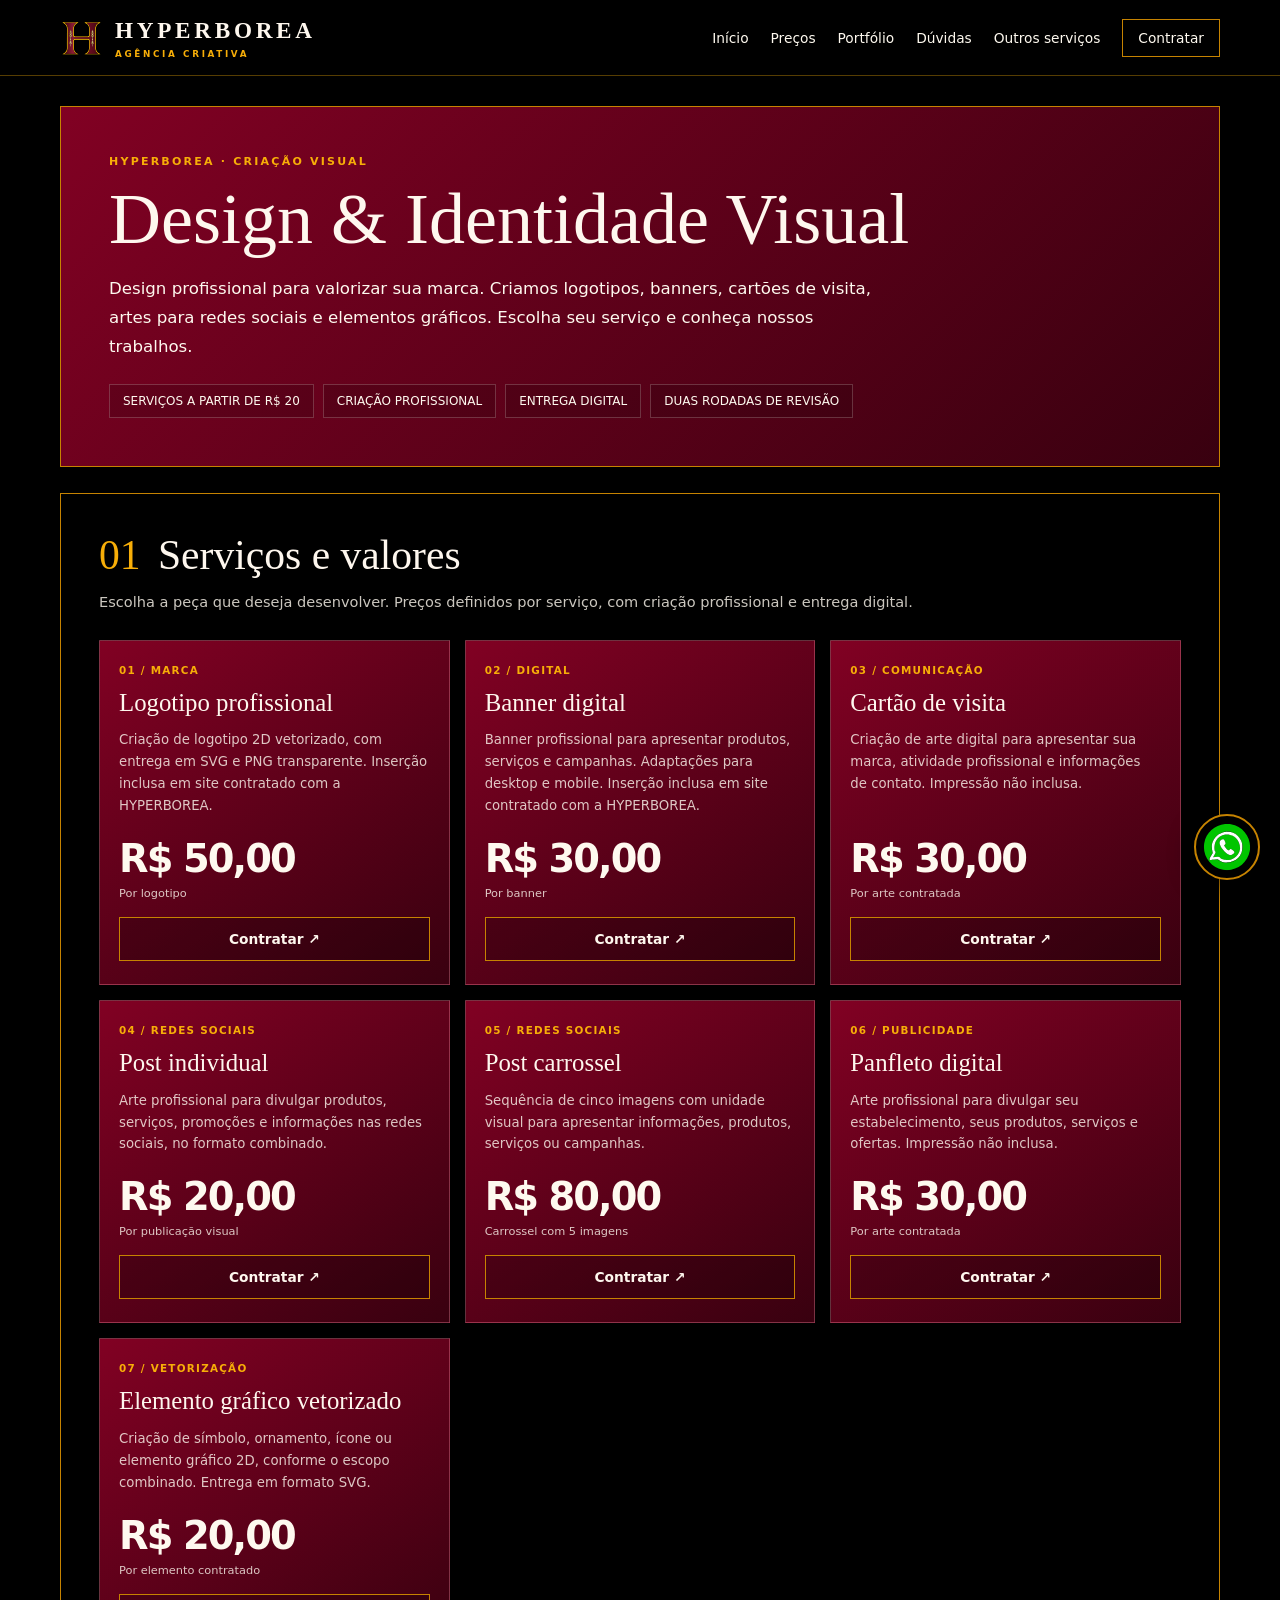
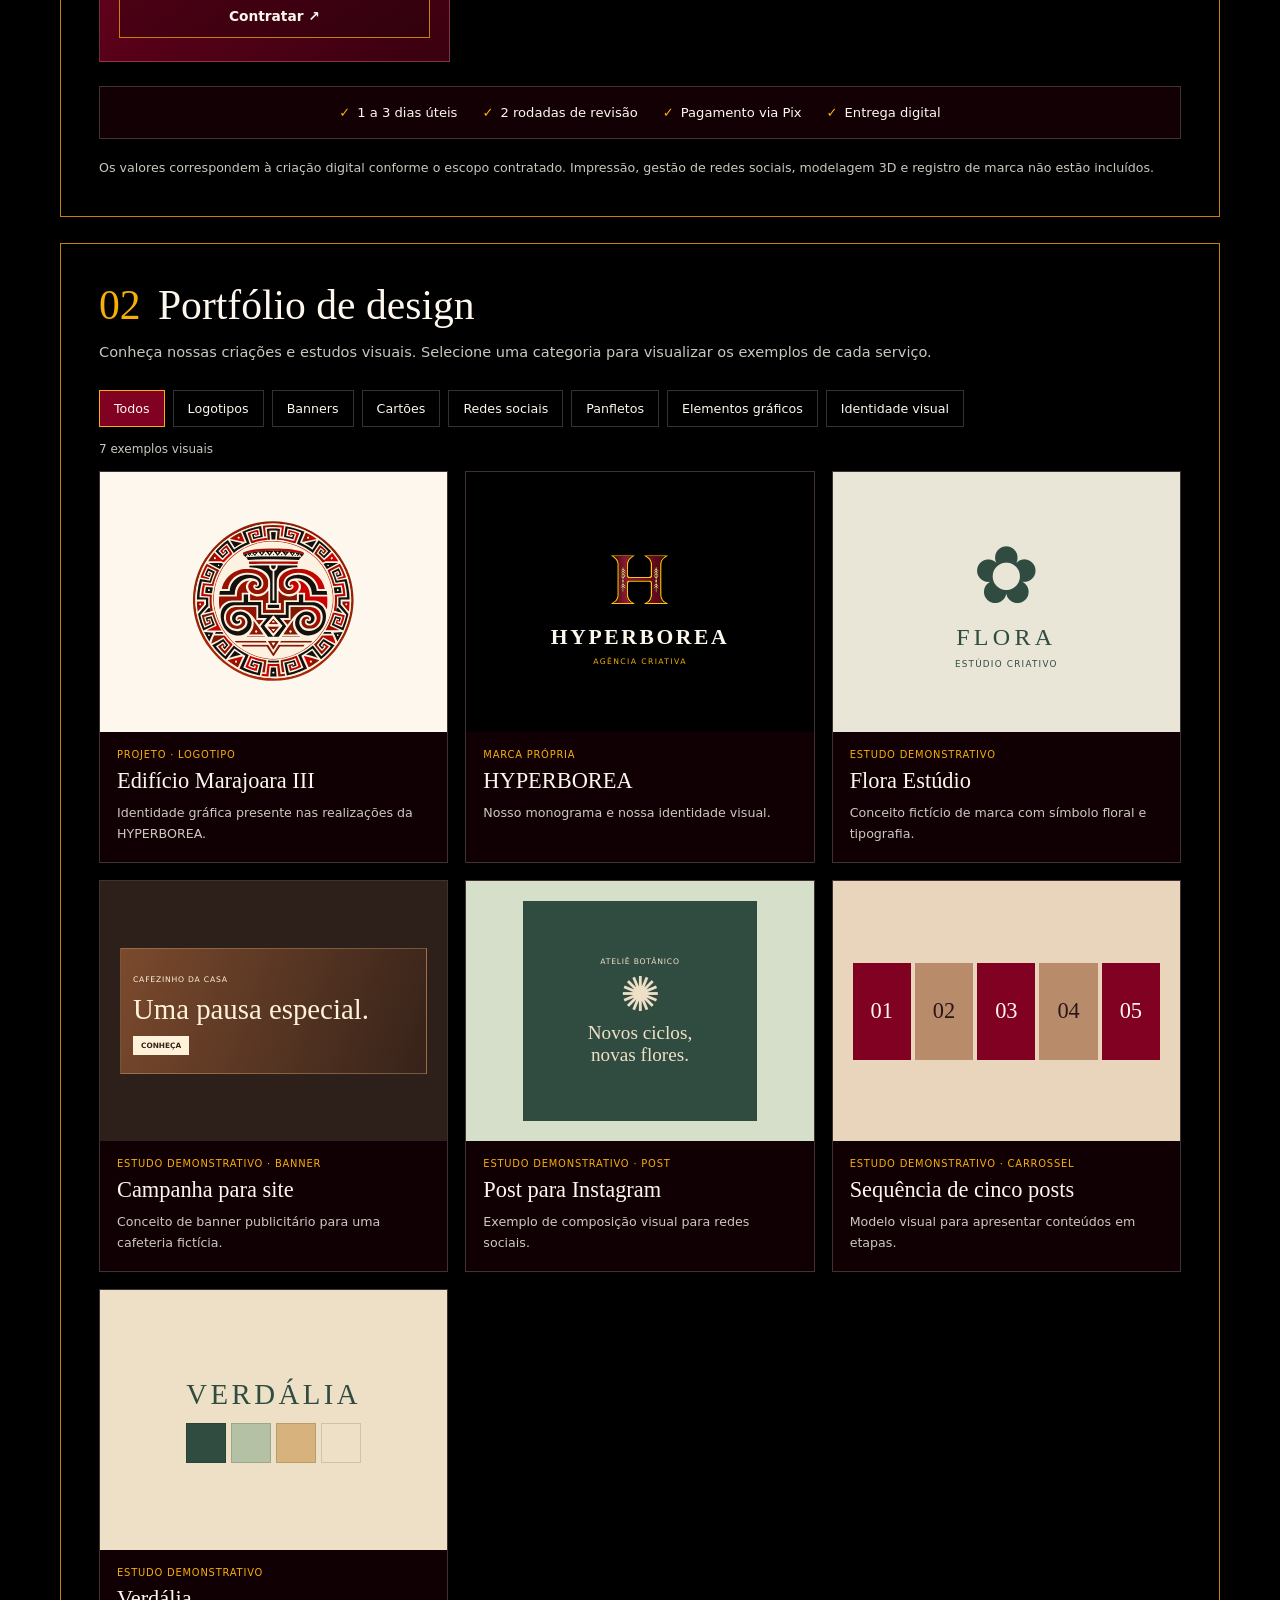
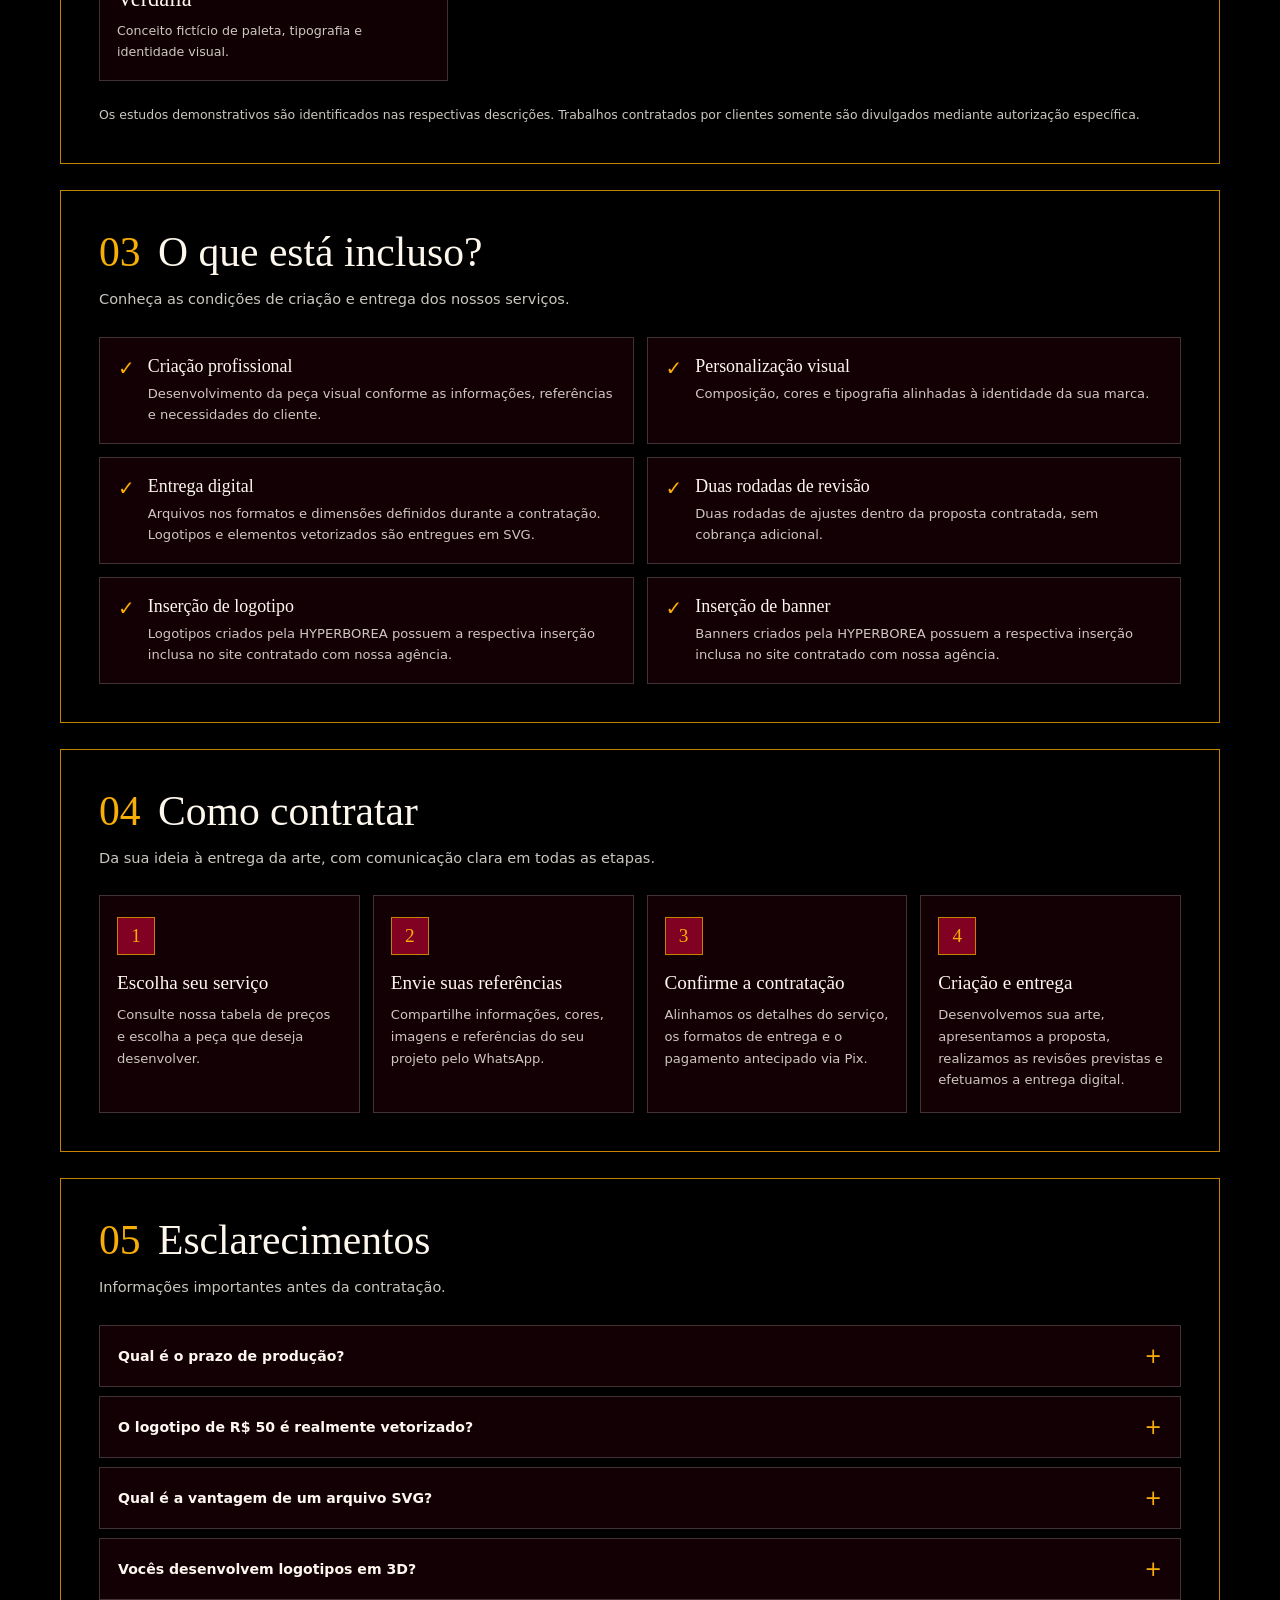
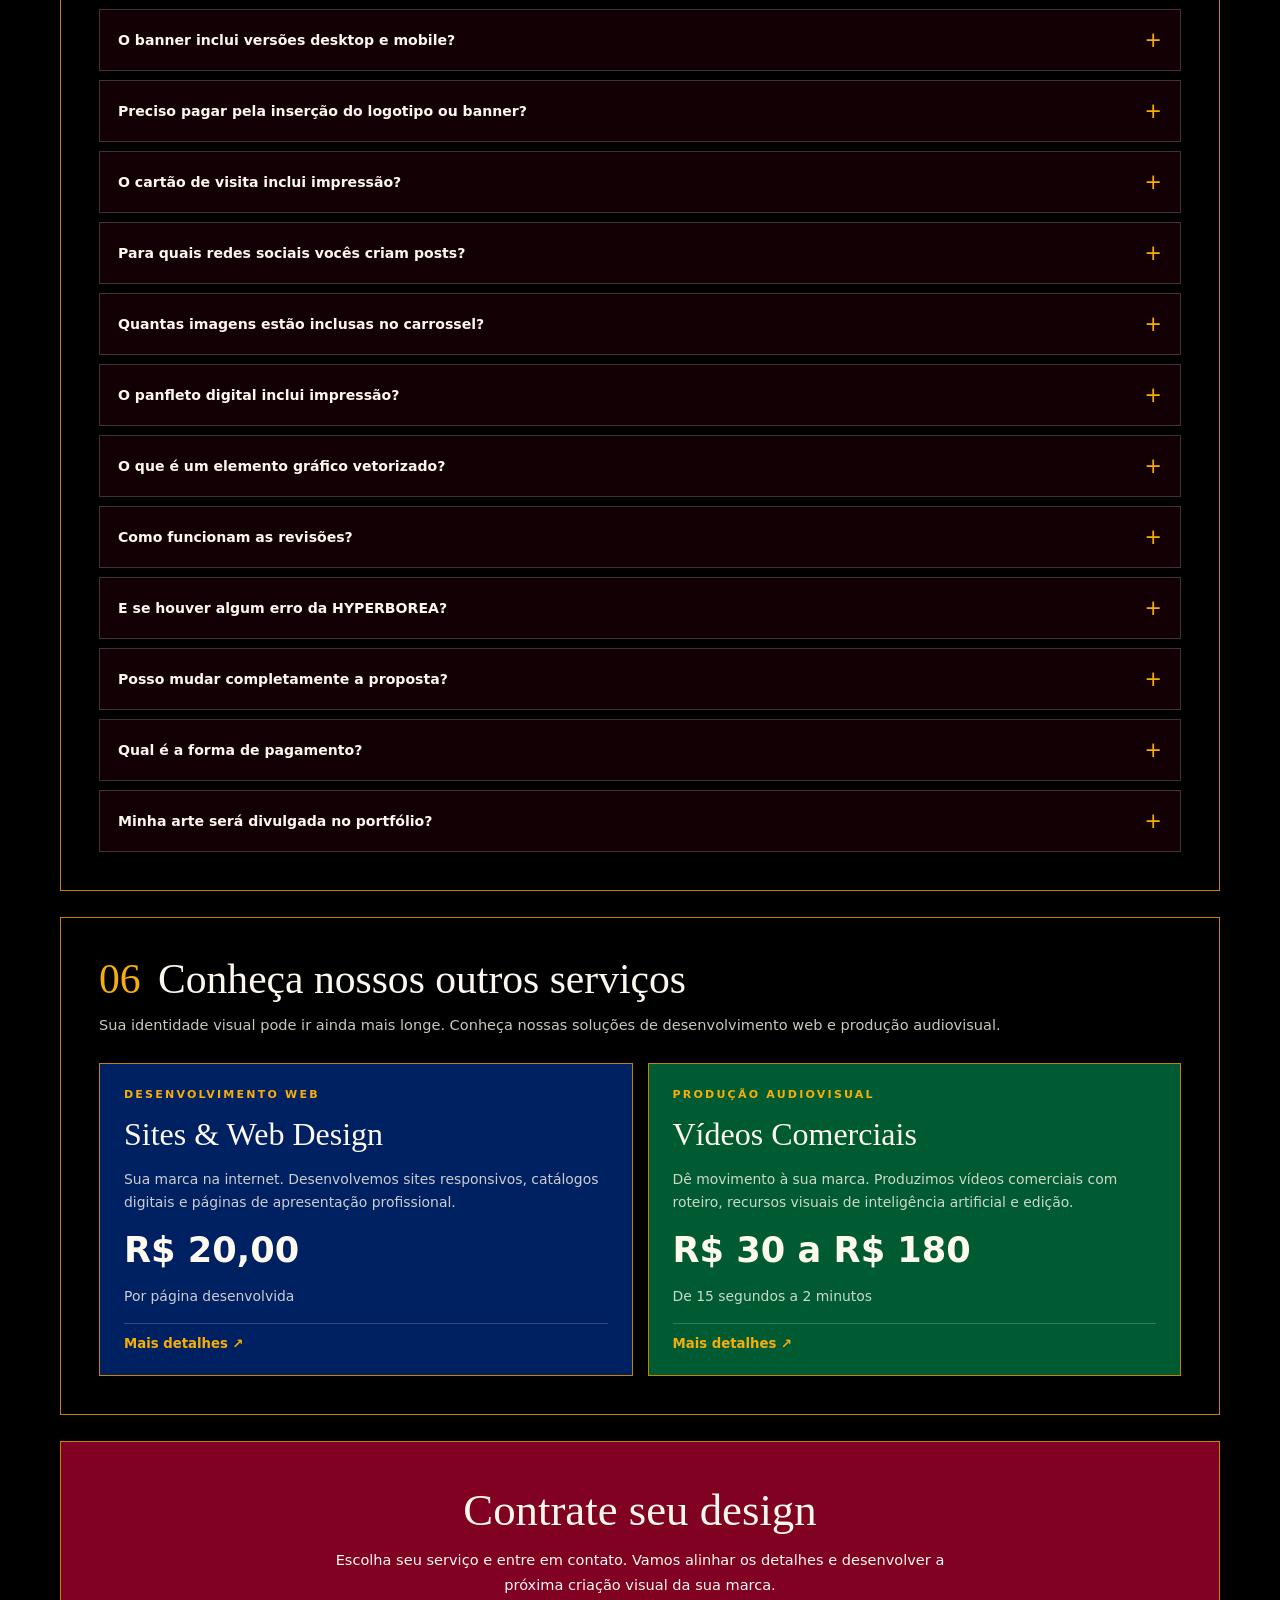
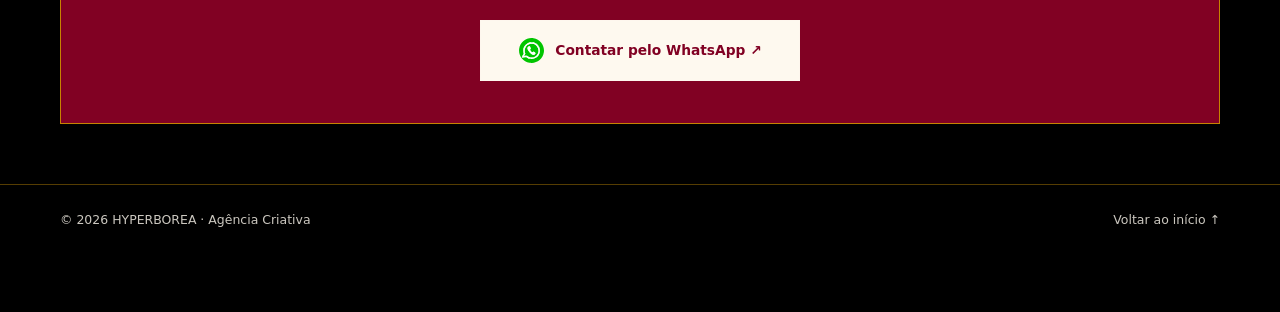
==== commit 67f416dc: "Update design.html" ====
--- a/design.html
+++ b/design.html
@@ -1,1952 +1,2800 @@
-
 <!doctype html>
 <html lang="pt-BR">
 <head>
-<meta charset="utf-8">
-<meta name="viewport" content="width=device-width,initial-scale=1">
-<meta name="theme-color" content="#300817">
-
-<meta name="description" content="HYPERBOREA — Design profissional e identidade visual para dar destaque à sua marca. Logotipos vetorizados, banners, posts, carrosséis e elementos gráficos.">
-
-<title>Design & Identidade Visual | HYPERBOREA</title>
-
-<link rel="icon" href="/assets/img/monograma-h.svg" type="image/svg+xml">
-
-<style>
-:root {
-  --vinho:#300817;
-  --escuro:#19040d;
-  --vinho-claro:#5a1931;
-  --ouro:#c6a069;
-  --ouro-claro:#f0d9ae;
-  --texto:#fbf2e8;
-  --suave:#ddc6c1;
-  --linha:rgba(198,160,105,.35);
-  --max:1160px;
-}
-
-* {box-sizing:border-box}
-
-html {
-  scroll-behavior:smooth;
-  scroll-padding-top:88px;
-}
-
-body {
-  margin:0;
-  min-width:320px;
-  color:var(--texto);
-  font-family:system-ui,-apple-system,"Segoe UI",Arial,sans-serif;
-  line-height:1.6;
-  background:var(--escuro);
-  overflow-x:hidden;
-}
-
-body::before {
-  content:"";
-  position:fixed;
-  inset:0;
-  z-index:-1;
-  pointer-events:none;
-  background:
-    radial-gradient(ellipse at 82% 8%,#80304a55,transparent 40%),
-    radial-gradient(ellipse at 10% 70%,#63243e55,transparent 42%),
-    linear-gradient(165deg,#240711 0%,#3b0b20 50%,#18040c 100%);
-}
-
-a {color:inherit;text-decoration:none}
-img {display:block;max-width:100%}
-button {font:inherit;cursor:pointer}
-h1,h2,h3,p {margin:0}
-
-h1,h2,h3 {
-  font-family:Georgia,"Times New Roman",serif;
-  font-weight:400;
-  line-height:1.12;
-}
-
-:is(a,button,summary):focus-visible {
-  outline:2px solid var(--ouro-claro);
-  outline-offset:4px;
-}
-
-.container {
-  width:min(var(--max),calc(100% - 40px));
-  margin-inline:auto;
-}
-
-.eyebrow {
-  font-size:.72rem;
-  font-weight:750;
-  letter-spacing:.22em;
-  text-transform:uppercase;
-  color:var(--ouro-claro);
-}
-
-.gold {color:var(--ouro-claro)}
-
-.professional {
-  color:var(--ouro-claro);
-  font-weight:700;
-  text-shadow:0 2px 24px rgba(198,160,105,.13);
-}
-
-.muted {color:var(--suave)}
-.section {padding:85px 0}
-
-.section-head {
-  max-width:760px;
-  margin-bottom:36px;
-}
-
-.section-head h2 {
-  font-size:clamp(2.25rem,4.7vw,4.3rem);
-  margin:12px 0 15px;
-}
-
-.section-head p:last-child {
-  color:var(--suave);
-  max-width:700px;
-}
-
-.skip {
-  position:absolute;
-  left:12px;
-  top:-70px;
-  z-index:100;
-  padding:10px 15px;
-  background:var(--ouro-claro);
-  color:var(--escuro);
-}
-
-.skip:focus {top:12px}
-
-.btn {
-  display:inline-flex;
-  align-items:center;
-  justify-content:center;
-  min-height:48px;
-  padding:12px 20px;
-  border:1px solid var(--ouro);
-  font-weight:750;
-  font-size:.9rem;
-  text-align:center;
-  transition:background .2s,transform .2s;
-}
-
-.btn:hover {transform:translateY(-2px)}
-.btn-primary {background:var(--ouro);color:var(--escuro)}
-.btn-primary:hover {background:var(--ouro-claro)}
-.btn-outline {background:transparent;color:var(--ouro-claro)}
-.btn-outline:hover {background:#6b2440}
-
-.actions {
-  display:flex;
-  gap:12px;
-  flex-wrap:wrap;
-  margin-top:29px;
-}
-
-/* CABEÇALHO */
-
-.site-header {
-  position:sticky;
-  top:0;
-  z-index:30;
-  border-bottom:1px solid var(--linha);
-  background:rgba(25,4,13,.96);
-  backdrop-filter:blur(12px);
-}
-
-.nav {
-  min-height:76px;
-  display:flex;
-  align-items:center;
-  justify-content:space-between;
-  gap:16px;
-}
-
-.brand {
-  display:flex;
-  align-items:center;
-  gap:11px;
-  min-width:0;
-  color:var(--ouro-claro);
-}
-
-.brand img {
-  width:42px;
-  height:46px;
-  object-fit:contain;
-  flex-shrink:0;
-}
-
-.brand strong {
-  display:block;
-  font:500 clamp(1.02rem,2vw,1.35rem) Georgia,serif;
-  letter-spacing:.15em;
-  white-space:nowrap;
-}
-
-.brand small {
-  display:block;
-  font-size:.55rem;
-  font-weight:700;
-  letter-spacing:.30em;
-  color:#d9bd96;
-  margin-top:2px;
-}
-
-.nav-links {
-  display:flex;
-  align-items:center;
-  gap:24px;
-  font-size:.84rem;
-}
-
-.nav-links a:hover {color:var(--ouro-claro)}
-
-.nav-links .nav-contact {
-  padding:9px 13px;
-  border:1px solid var(--ouro);
-  color:var(--ouro-claro);
-}
-
-/* MENU MOBILE */
-
-.mobile-menu {
-  display:none;
-  position:relative;
-}
-
-.mobile-menu summary {
-  cursor:pointer;
-  list-style:none;
-  color:var(--ouro-claro);
-  padding:9px 14px;
-  border:1px solid var(--ouro);
-  font-size:.9rem;
-}
-
-.mobile-menu summary::-webkit-details-marker {
-  display:none;
-}
-
-.mobile-menu nav {
-  position:absolute;
-  right:0;
-  top:calc(100% + 10px);
-  width:min(265px,calc(100vw - 35px));
-  display:grid;
-  padding:10px;
-  border:1px solid var(--ouro);
-  background:#300817;
-  box-shadow:0 20px 40px #0008;
-}
-
-.mobile-menu nav a {
-  padding:11px 14px;
-  border-bottom:1px solid var(--linha);
-}
-
-.mobile-menu nav a:last-child {border-bottom:0}
-
-/* HERO */
-
-.hero {
-  padding:clamp(65px,8vw,108px) 0 80px;
-  border-bottom:1px solid var(--linha);
-}
-
-.hero-grid {
-  display:grid;
-  grid-template-columns:1.1fr .9fr;
-  gap:clamp(24px,5vw,75px);
-  align-items:center;
-}
-
-.hero h1 {
-  font-size:clamp(2.85rem,5.8vw,5.6rem);
-  letter-spacing:-.035em;
-  margin:18px 0 22px;
-}
-
-.hero-description {
-  max-width:595px;
-  color:var(--suave);
-  font-size:clamp(1rem,1.45vw,1.12rem);
-}
-
-.hero-highlights {
-  display:flex;
-  align-items:center;
-  gap:25px;
-  flex-wrap:wrap;
-  margin-top:29px;
-}
-
-.hero-highlights div {
-  border-left:2px solid var(--ouro);
-  padding-left:14px;
-}
-
-.hero-highlights strong {
-  display:block;
-  color:var(--ouro-claro);
-  font:2.15rem Georgia,serif;
-  line-height:1.1;
-}
-
-.hero-highlights span {
-  display:block;
-  color:var(--suave);
-  font-size:.76rem;
-  margin-top:5px;
-}
-
-/* COMPOSIÇÃO VISUAL */
-
-.hero-art {
-  position:relative;
-  min-height:405px;
-  display:grid;
-  place-items:center;
-}
-
-.art-outline {
-  position:absolute;
-  width:87%;
-  aspect-ratio:1;
-  border:1px solid #c6a06970;
-  transform:rotate(13deg);
-}
-
-.art-outline:nth-child(2) {
-  width:66%;
-  transform:rotate(-15deg);
-  border-color:#c6a06955;
-}
-
-.hero-board {
-  position:relative;
-  width:min(360px,85%);
-  padding:26px;
-  border:1px solid var(--ouro);
-  background:linear-gradient(145deg,#5b1832,#240714 80%);
-  box-shadow:0 25px 60px #0009;
-  transform:rotate(-4deg);
-}
-
-.hero-board::before,
-.hero-board::after {
-  content:"";
-  position:absolute;
-  width:24px;
-  height:24px;
-  border:1px solid var(--ouro-claro);
-}
-
-.hero-board::before {
-  top:10px;
-  left:10px;
-  border-right:0;
-  border-bottom:0;
-}
-
-.hero-board::after {
-  bottom:10px;
-  right:10px;
-  border-left:0;
-  border-top:0;
-}
-
-.board-small {
-  font-size:.64rem;
-  letter-spacing:.25em;
-  color:var(--ouro-claro);
-  text-align:center;
-}
-
-.board-symbol {
-  width:130px;
-  height:130px;
-  margin:25px auto 17px;
-  padding:18px;
-  border:1px solid var(--ouro);
-  display:grid;
-  place-items:center;
-  background:#200611;
-}
-
-.board-symbol img {
-  width:100%;
-  height:100%;
-  object-fit:contain;
-}
-
-.board-brand {
-  font:1.9rem Georgia,serif;
-  letter-spacing:.22em;
-  text-align:center;
-  color:var(--ouro-claro);
-}
-
-.board-caption {
-  text-align:center;
-  color:var(--suave);
-  font-size:.73rem;
-  letter-spacing:.16em;
-  margin-top:10px;
-}
-
-.board-swatches {
-  display:flex;
-  justify-content:center;
-  gap:9px;
-  margin-top:29px;
-}
-
-.board-swatches span {
-  width:33px;
-  height:17px;
-  border:1px solid #ffffff5e;
-  background:var(--swatch);
-}
-
-/* FAIXA DE QUALIDADES */
-
-.quality-strip {
-  border-bottom:1px solid var(--linha);
-  padding:22px 0;
-  background:#16040c70;
-}
-
-.quality-grid {
-  display:grid;
-  grid-template-columns:repeat(3,1fr);
-  gap:18px;
-  text-align:center;
-}
-
-.quality-grid span {
-  font-size:.82rem;
-  color:var(--ouro-claro);
-  letter-spacing:.05em;
-}
-
-/* SERVIÇOS */
-
-.service-grid {
-  display:grid;
-  grid-template-columns:repeat(3,minmax(0,1fr));
-  gap:20px;
-}
-
-.service-card {
-  min-width:0;
-  display:flex;
-  flex-direction:column;
-  border:1px solid var(--linha);
-  background:linear-gradient(145deg,#4b142b,#230712);
-}
-
-.service-top {
-  height:6px;
-  background:linear-gradient(90deg,var(--ouro),#704630);
-}
-
-.service-content {
-  padding:26px;
-  display:flex;
-  flex:1;
-  flex-direction:column;
-}
-
-.service-num {
-  color:var(--ouro);
-  font-size:.7rem;
-  letter-spacing:.24em;
-}
-
-.service-card h3 {
-  font-size:clamp(1.5rem,2.4vw,2rem);
-  margin:12px 0;
-}
-
-.service-card p {
-  font-size:.91rem;
-  color:var(--suave);
-}
-
-.service-price {
-  margin:25px 0 8px;
-  font:2.35rem Georgia,serif;
-  color:var(--ouro-claro);
-  line-height:1.1;
-}
-
-.service-price small {
-  display:block;
-  font:.75rem system-ui,sans-serif;
-  color:var(--suave);
-  margin-top:7px;
-}
-
-.service-link {
-  margin-top:auto;
-  padding-top:22px;
-  font-weight:700;
-  font-size:.85rem;
-  color:var(--ouro-claro);
-  text-decoration:underline;
-  text-underline-offset:5px;
-}
-
-.service-card.featured {
-  border-color:var(--ouro);
-}
-
-.service-card.featured .service-top {
-  background:var(--ouro-claro);
-}
-
-.small-note {
-  font-size:.81rem;
-  color:var(--suave);
-  margin-top:20px;
-}
-
-/* PORTFÓLIO */
-
-.portfolio {
-  border-block:1px solid var(--linha);
-  background:#17050e88;
-}
-
-.filters {
-  display:flex;
-  gap:10px;
-  flex-wrap:wrap;
-  margin:0 0 28px;
-}
-
-.filter-btn {
-  padding:9px 16px;
-  background:transparent;
-  color:var(--ouro-claro);
-  border:1px solid var(--linha);
-  font-size:.82rem;
-}
-
-.filter-btn:hover,
-.filter-btn[aria-pressed="true"] {
-  background:var(--ouro);
-  border-color:var(--ouro);
-  color:var(--escuro);
-}
-
-.work-grid {
-  display:grid;
-  grid-template-columns:repeat(3,minmax(0,1fr));
-  gap:22px;
-}
-
-.work-card {
-  overflow:hidden;
-  background:#2e0d1c;
-  border:1px solid var(--linha);
-}
-
-.work-card[hidden] {
-  display:none!important;
-}
-
-.work-art {
-  min-height:260px;
-  aspect-ratio:1.16;
-  display:flex;
-  align-items:center;
-  justify-content:center;
-  overflow:hidden;
-  position:relative;
-}
-
-.work-caption {
-  padding:19px 20px 21px;
-}
-
-.work-caption .type {
-  font-size:.68rem;
-  letter-spacing:.13em;
-  text-transform:uppercase;
-  color:var(--ouro-claro);
-}
-
-.work-caption h3 {
-  font:1.5rem Georgia,serif;
-  margin:7px 0;
-}
-
-.work-caption p {
-  font-size:.84rem;
-  color:var(--suave);
-}
-
-/* MARAJOARA */
-
-.art-marajoara {
-  background:#e9e4db;
-  padding:40px;
-}
-
-.art-marajoara img {
-  width:min(78%,230px);
-  height:210px;
-  object-fit:contain;
-}
-
-/* HYPERBOREA */
-
-.art-hyperborea {
-  background:radial-gradient(circle at 50% 20%,#75314b,#240713 70%);
-  flex-direction:column;
-  padding:30px;
-  color:var(--ouro-claro);
-}
-
-.art-hyperborea img {
-  width:100px;
-  height:112px;
-  object-fit:contain;
-  margin-bottom:12px;
-}
-
-.art-hyperborea strong {
-  font:1.8rem Georgia,serif;
-  letter-spacing:.17em;
-}
-
-.art-hyperborea small {
-  letter-spacing:.22em;
-  font-size:.65rem;
-  margin-top:9px;
-}
-
-/* DEMONSTRAÇÃO FLORA */
-
-.art-flora {
-  background:#e9e8db;
-  color:#415a42;
-  flex-direction:column;
-  gap:10px;
-}
-
-.flora-symbol {
-  position:relative;
-  width:110px;
-  height:110px;
-}
-
-.flora-symbol span {
-  position:absolute;
-  left:43px;
-  top:5px;
-  width:27px;
-  height:90px;
-  border-radius:60% 60% 25% 25%;
-  background:#a3b394;
-  transform-origin:50% 52px;
-  transform:rotate(var(--r));
-}
-
-.flora-symbol i {
-  position:absolute;
-  left:45px;
-  top:43px;
-  width:24px;
-  height:24px;
-  border-radius:50%;
-  background:#f7eccc;
-}
-
-.art-flora strong {
-  font:2rem Georgia,serif;
-  letter-spacing:.1em;
-}
-
-.art-flora small {
-  font-size:.66rem;
-  letter-spacing:.29em;
-  text-transform:uppercase;
-}
-
-/* DEMONSTRAÇÃO BANNER */
-
-.art-banner {
-  padding:18px;
-  background:#b3a18b;
-}
-
-.banner-preview {
-  width:100%;
-  height:80%;
-  min-height:170px;
-  background:linear-gradient(115deg,#2e503e 0 54%,#d7be8f 54%);
-  border:7px solid #f5eedf;
-  display:flex;
-  align-items:center;
-  justify-content:space-between;
-  padding:22px;
-  box-shadow:0 13px 25px #0004;
-}
-
-.banner-copy {
-  position:relative;
-  z-index:1;
-  color:#fff7e4;
-}
-
-.banner-copy small {
-  text-transform:uppercase;
-  letter-spacing:.18em;
-  font-size:.55rem;
-}
-
-.banner-copy strong {
-  display:block;
-  font:clamp(1.3rem,2.6vw,2.3rem)/1.1 Georgia,serif;
-  margin:10px 0;
-}
-
-.banner-copy b {
-  display:inline-block;
-  padding:5px 10px;
-  background:#e8d2a8;
-  color:#2e503e;
-  font-size:.57rem;
-  letter-spacing:.07em;
-}
-
-.cup {
-  position:relative;
-  width:80px;
-  height:68px;
-  background:#fff5de;
-  border-radius:4px 4px 28px 28px;
-  transform:rotate(-7deg);
-  box-shadow:0 10px 0 -4px #38513d;
-  flex-shrink:0;
-}
-
-.cup::after {
-  content:"";
-  position:absolute;
-  right:-20px;
-  top:8px;
-  width:23px;
-  height:35px;
-  border:9px solid #fff5de;
-  border-left:0;
-  border-radius:0 50% 50% 0;
-}
-
-.cup::before {
-  content:"";
-  position:absolute;
-  left:10px;
-  right:10px;
-  top:8px;
-  height:12px;
-  border-radius:50%;
-  background:#765039;
-}
-
-/* DEMONSTRAÇÃO POST */
-
-.art-post {
-  background:#d1bca9;
-  padding:26px;
-}
-
-.post-preview {
-  aspect-ratio:4/5;
-  width:min(195px,78%);
-  background:#f1e8dc;
-  color:#54362b;
-  box-shadow:12px 16px 0 #6e4d40;
-  border:1px solid #e5d5bd;
-  padding:19px 15px;
-  display:flex;
-  flex-direction:column;
-  justify-content:space-between;
-  transform:rotate(5deg);
-}
-
-.post-preview small {
-  text-align:center;
-  letter-spacing:.2em;
-  font-size:.5rem;
-}
-
-.post-preview .flower {
-  font:5.5rem Georgia,serif;
-  text-align:center;
-  color:#ac6754;
-  line-height:1;
-}
-
-.post-preview strong {
-  font:1.43rem Georgia,serif;
-  text-align:center;
-  line-height:1.07;
-}
-
-/* DEMONSTRAÇÃO CARROSSEL */
-
-.art-carousel {
-  background:linear-gradient(135deg,#384f60,#172733);
-  gap:6px;
-  padding:20px;
-}
-
-.carousel-slide {
-  width:17%;
-  height:68%;
-  background:#f2e8d5;
-  color:#263d4c;
-  display:flex;
-  align-items:center;
-  justify-content:center;
-  flex-direction:column;
-  padding:5px;
-  box-shadow:0 7px 12px #0003;
-}
-
-.carousel-slide:nth-child(even) {
-  background:#d0b897;
-}
-
-.carousel-slide strong {
-  font:clamp(1.2rem,2.5vw,2.3rem) Georgia,serif;
-}
-
-.carousel-slide small {
-  font-size:.5rem;
-  text-align:center;
-  overflow-wrap:anywhere;
-}
-
-/* DEMONSTRAÇÃO IDENTIDADE */
-
-.art-identity {
-  background:#f0e8db;
-  padding:22px;
-}
-
-.identity-sheet {
-  width:100%;
-  background:#fff9ef;
-  color:#31473e;
-  box-shadow:0 14px 26px #0004;
-  padding:20px;
-  display:grid;
-  gap:13px;
-}
-
-.identity-sheet strong {
-  font:1.65rem Georgia,serif;
-  letter-spacing:.1em;
-}
-
-.identity-sheet small {
-  letter-spacing:.12em;
-  font-size:.55rem;
-}
-
-.identity-shapes {
-  display:flex;
-  justify-content:space-between;
-  gap:12px;
-}
-
-.identity-shapes span {
-  height:60px;
-  flex:1;
-  border-radius:50% 50% 8% 8%;
-  background:var(--b);
-  min-width:0;
-}
-
-.identity-swatches {
-  display:flex;
-  gap:7px;
-}
-
-.identity-swatches i {
-  width:25px;
-  height:16px;
-  background:var(--c);
-}
-
-/* PACOTES */
-
-.identity-section {
-  border-bottom:1px solid var(--linha);
-}
-
-.identity-layout {
-  display:grid;
-  grid-template-columns:.9fr 1.1fr;
-  gap:55px;
-  align-items:start;
-}
-
-.identity-copy h2 {
-  font-size:clamp(2.1rem,4.5vw,4.3rem);
-  margin:15px 0;
-}
-
-.identity-copy p {
-  color:var(--suave);
-  margin-top:16px;
-}
-
-.identity-packs {
-  display:grid;
-  gap:16px;
-}
-
-.pack {
-  border:1px solid var(--linha);
-  padding:25px;
-  background:#320b1e;
-}
-
-.pack h3 {
-  font:1.8rem Georgia,serif;
-  margin-bottom:10px;
-}
-
-.pack p {
-  color:var(--suave);
-  font-size:.88rem;
-}
-
-.pack ul {
-  padding-left:19px;
-  margin:17px 0;
-  color:var(--suave);
-  font-size:.88rem;
-}
-
-.pack li {margin:7px 0}
-
-.pack-footer {
-  border-top:1px solid var(--linha);
-  padding-top:15px;
-  display:flex;
-  justify-content:space-between;
-  gap:18px;
-  align-items:center;
-  flex-wrap:wrap;
-}
-
-.pack-footer strong {
-  color:var(--ouro-claro);
-  font-size:.9rem;
-}
-
-.pack-footer a {
-  font-size:.85rem;
-  text-decoration:underline;
-  text-underline-offset:4px;
-}
-
-/* PROCESSO */
-
-.steps {
-  display:grid;
-  grid-template-columns:repeat(3,1fr);
-  gap:25px;
-}
-
-.step {
-  border-top:1px solid var(--ouro);
-  padding-top:21px;
-}
-
-.step b {
-  font:2.7rem Georgia,serif;
-  color:var(--ouro);
-}
-
-.step h3 {
-  font-size:1.5rem;
-  margin:11px 0;
-}
-
-.step p {
-  font-size:.87rem;
-  color:var(--suave);
-}
-
-/* FAQ */
-
-.faq {
-  background:#17040b88;
-  border-block:1px solid var(--linha);
-}
-
-.faq details {
-  max-width:860px;
-  border-bottom:1px solid var(--linha);
-  padding:20px 0;
-}
-
-.faq summary {
-  cursor:pointer;
-  color:var(--ouro-claro);
-  font-weight:700;
-}
-
-.faq details p {
-  color:var(--suave);
-  font-size:.9rem;
-  margin-top:12px;
-}
-
-/* CONTATO E RODAPÉ */
-
-.contact {
-  text-align:center;
-  padding:100px 0;
-}
-
-.contact .container {
-  max-width:740px;
-}
-
-.contact h2 {
-  font-size:clamp(2.4rem,5vw,4.8rem);
-  margin:15px 0;
-}
-
-.contact p:not(.eyebrow) {
-  color:var(--suave);
-}
-
-.contact .actions {
-  justify-content:center;
-}
-
-.footer {
-  padding:25px 0;
-  border-top:1px solid var(--linha);
-  color:var(--suave);
-  font-size:.79rem;
-}
-
-.footer-row {
-  display:flex;
-  justify-content:space-between;
-  align-items:center;
-  gap:16px;
-  flex-wrap:wrap;
-}
-
-.footer a {
-  color:var(--ouro-claro);
-}
-
-.whatsapp {
-  position:fixed;
-  bottom:18px;
-  right:18px;
-  width:60px;
-  height:60px;
-  border:2px solid var(--ouro);
-  border-radius:50%;
-  background:var(--vinho);
-  display:grid;
-  place-items:center;
-  padding:7px;
-  z-index:40;
-  box-shadow:0 6px 25px #0009;
-}
-
-.whatsapp img {
-  width:100%;
-  height:100%;
-  object-fit:contain;
-}
-
-/* RESPONSIVIDADE */
-
-@media(max-width:980px) {
-  .nav-links {display:none}
-  .mobile-menu {display:block}
-  .hero-grid {grid-template-columns:1fr 1fr;gap:20px}
-  .hero-art {min-height:340px}
-  .service-grid,.work-grid {
-    grid-template-columns:repeat(2,minmax(0,1fr));
-  }
-  .identity-layout {grid-template-columns:1fr;gap:30px}
-}
-
-@media(max-width:680px) {
-  .container {width:calc(100% - 32px)}
-  .section {padding:66px 0}
-  .hero {padding:61px 0}
-  .hero-grid {grid-template-columns:1fr}
-  .hero h1 {font-size:clamp(2.85rem,11vw,4.2rem)}
-  .hero-art {min-height:320px}
-  .hero-board {width:min(315px,85%);padding:20px}
-  .board-symbol {
-    width:108px;
-    height:108px;
-    margin:17px auto;
-  }
-  .board-brand {font-size:1.55rem}
-  .hero-highlights {gap:18px}
-  .quality-grid {grid-template-columns:1fr;gap:10px}
-  .service-grid,.work-grid,.steps {grid-template-columns:1fr}
-  .work-art {min-height:250px}
-  .actions .btn {width:100%}
-  .whatsapp {
-    width:54px;
-    height:54px;
-    bottom:12px;
-    right:12px;
-  }
-  .contact {padding:75px 0}
-}
-
-@media(prefers-reduced-motion:reduce) {
-  html {scroll-behavior:auto}
-  .btn {transition:none}
-  .btn:hover {transform:none}
-}
-</style>
+  <meta charset="utf-8">
+  <meta name="viewport" content="width=device-width, initial-scale=1">
+  <meta name="theme-color" content="#000000">
+  <meta name="robots" content="noindex, nofollow">
+  <meta name="description" content="Design e Identidade Visual HYPERBOREA. Logotipos vetorizados, banners, cartões de visita, posts, carrosséis, panfletos e elementos gráficos. Serviços a partir de R$ 20,00.">
+
+  <title>Design & Identidade Visual | HYPERBOREA</title>
+
+  <link rel="icon" href="/assets/img/monograma-h.svg" type="image/svg+xml">
+
+  <style>
+
+    /* ========================================
+       HYPERBOREA — IDENTIDADE CROMÁTICA
+       ======================================== */
+
+    :root {
+      --vinho:#810123;
+      --azul-boreal:#002161;
+      --verde:#005B33;
+      --preto:#000000;
+      --branco-polar:#FEF9EF;
+      --marfim:#FEF7EE;
+      --dourado-solar:#F7AE08;
+      --dourado-radar:#C68301;
+      --texto:var(--branco-polar);
+      --suave:rgba(254,249,239,.80);
+      --linha:rgba(254,249,239,.20);
+      --linha-solar:rgba(247,174,8,.35);
+    }
+
+    /* CONFIGURAÇÕES GERAIS */
+
+    *,*::before,*::after {
+      box-sizing:border-box;
+    }
+
+    html {
+      scroll-behavior:smooth;
+      scroll-padding-top:95px;
+    }
+
+    body {
+      margin:0;
+      background:var(--preto);
+      color:var(--texto);
+      font-family:system-ui,-apple-system,"Segoe UI",sans-serif;
+    }
+
+    img {
+      display:block;
+      max-width:100%;
+    }
+
+    a {
+      color:inherit;
+      text-decoration:none;
+    }
+
+    button,summary {
+      cursor:pointer;
+    }
+
+    button {
+      font:inherit;
+    }
+
+    [hidden] {
+      display:none!important;
+    }
+
+    h1,h2,h3,h4,p {
+      margin:0;
+    }
+
+    h1,h2,h3,h4 {
+      font-family:Georgia,"Times New Roman",serif;
+      font-weight:500;
+      color:var(--marfim);
+    }
+
+    a:focus-visible,
+    button:focus-visible,
+    summary:focus-visible {
+      outline:2px solid var(--dourado-solar);
+      outline-offset:4px;
+    }
+
+    .container {
+      width:min(1160px,calc(100% - 40px));
+      margin-inline:auto;
+    }
+
+    .gold {
+      color:var(--dourado-solar);
+    }
+
+    .eyebrow {
+      color:var(--dourado-solar);
+      font-size:.69rem;
+      font-weight:750;
+      letter-spacing:.20em;
+      text-transform:uppercase;
+    }
+
+    .skip {
+      position:absolute;
+      top:-100px;
+      left:15px;
+      z-index:100;
+      padding:12px;
+      background:var(--marfim);
+      color:var(--preto);
+    }
+
+    .skip:focus {
+      top:10px;
+    }
+
+    /* ========================================
+       CABEÇALHO
+       ======================================== */
+
+    .site-header {
+      position:sticky;
+      top:0;
+      z-index:30;
+      background:rgba(0,0,0,.95);
+      backdrop-filter:blur(12px);
+      border-bottom:1px solid var(--linha-solar);
+    }
+
+    .nav-row {
+      min-height:75px;
+      display:flex;
+      align-items:center;
+      justify-content:space-between;
+      gap:20px;
+    }
+
+    .brand {
+      display:inline-flex;
+      align-items:center;
+      gap:12px;
+      color:var(--marfim);
+    }
+
+    .brand img {
+      width:43px;
+      height:48px;
+      object-fit:contain;
+    }
+
+    .brand strong {
+      display:block;
+      font:600 clamp(.99rem,2vw,1.45rem) Georgia,serif;
+      letter-spacing:.16em;
+    }
+
+    .brand small {
+      display:block;
+      margin-top:5px;
+      color:var(--dourado-solar);
+      font-size:.55rem;
+      font-weight:600;
+      letter-spacing:.30em;
+    }
+
+    .nav-links {
+      display:flex;
+      align-items:center;
+      gap:22px;
+      font-size:.86rem;
+    }
+
+    .nav-links a:hover {
+      color:var(--dourado-solar);
+    }
+
+    .nav-cta {
+      padding:10px 15px;
+      border:1px solid var(--dourado-radar);
+    }
+
+    /* MENU MOBILE */
+
+    .mobile-menu {
+      display:none;
+      position:relative;
+    }
+
+    .mobile-menu summary {
+      list-style:none;
+      padding:10px 13px;
+      border:1px solid var(--marfim);
+      color:var(--marfim);
+      font-size:.85rem;
+      font-weight:700;
+    }
+
+    .mobile-menu summary::-webkit-details-marker {
+      display:none;
+    }
+
+    .mobile-menu nav {
+      position:absolute;
+      right:0;
+      top:calc(100% + 12px);
+      min-width:205px;
+      display:grid;
+      gap:8px;
+      padding:12px;
+      background:var(--preto);
+      border:1px solid var(--dourado-radar);
+      box-shadow:0 18px 40px #000A;
+    }
+
+    .mobile-menu nav a {
+      padding:12px;
+      border:1px solid var(--linha);
+      text-align:center;
+      white-space:nowrap;
+      font-size:.85rem;
+    }
+
+    .mobile-menu nav a:hover {
+      background:var(--vinho);
+      border-color:var(--dourado-solar);
+    }
+
+    /* ========================================
+       CONTAINERS COMERCIAIS
+       ======================================== */
+
+    .page-content {
+      display:grid;
+      gap:26px;
+      padding-top:30px;
+      padding-bottom:60px;
+    }
+
+    .content-panel {
+      min-width:0;
+      padding:clamp(20px,4vw,38px);
+      background:var(--preto);
+      border:1px solid var(--dourado-radar);
+    }
+
+    .panel-heading {
+      margin-bottom:25px;
+    }
+
+    .panel-heading h2 {
+      font-size:clamp(1.65rem,3.5vw,2.6rem);
+      line-height:1.15;
+      margin-bottom:10px;
+    }
+
+    .panel-heading p {
+      color:var(--suave);
+      font-size:.91rem;
+      line-height:1.7;
+    }
+
+    .section-number {
+      color:var(--dourado-solar);
+      margin-right:7px;
+    }
+
+    /* ========================================
+       ABERTURA COMERCIAL
+       ======================================== */
+
+    .hero {
+      padding:clamp(26px,5vw,48px);
+      background:linear-gradient(135deg,var(--vinho),#81012370);
+      border:1px solid var(--dourado-radar);
+    }
+
+    .hero h1 {
+      font-size:clamp(2.5rem,6vw,4.5rem);
+      line-height:1.05;
+      margin:14px 0 16px;
+    }
+
+    .hero .lead {
+      max-width:790px;
+      font-size:clamp(.91rem,1.3vw,1.05rem);
+      line-height:1.75;
+      color:var(--branco-polar);
+    }
+
+    .hero-info {
+      display:flex;
+      flex-wrap:wrap;
+      gap:9px;
+      margin-top:23px;
+    }
+
+    .hero-info span {
+      padding:9px 13px;
+      border:1px solid var(--linha);
+      background:#00000025;
+      font-size:.75rem;
+    }
+
+    /* BOTÕES */
+
+    .btn {
+      display:inline-flex;
+      align-items:center;
+      justify-content:center;
+      gap:10px;
+      padding:13px 19px;
+      font-size:.86rem;
+      font-weight:700;
+      text-align:center;
+      border:1px solid var(--marfim);
+      transition:background .2s,border-color .2s,transform .2s;
+    }
+
+    .btn-primary {
+      background:var(--branco-polar);
+      color:var(--vinho);
+    }
+
+    .btn-primary:hover {
+      background:var(--dourado-solar);
+      color:var(--preto);
+      border-color:var(--dourado-solar);
+      transform:translateY(-2px);
+    }
+
+    .btn-outline {
+      background:transparent;
+      color:var(--marfim);
+    }
+
+    .btn-outline:hover {
+      background:#FEF9EF12;
+      border-color:var(--dourado-solar);
+    }
+
+    /* ========================================
+       01 — SERVIÇOS E VALORES
+       ======================================== */
+
+    .service-grid {
+      display:grid;
+      grid-template-columns:repeat(3,minmax(0,1fr));
+      gap:15px;
+    }
+
+    .service-card {
+      min-width:0;
+      display:flex;
+      flex-direction:column;
+      padding:23px 19px;
+      background:linear-gradient(145deg,var(--vinho),#81012370);
+      border:1px solid var(--linha);
+      transition:transform .25s,border-color .25s;
+    }
+
+    .service-card:hover {
+      transform:translateY(-3px);
+      border-color:var(--dourado-solar);
+    }
+
+    .service-type {
+      font-size:.65rem;
+      font-weight:700;
+      letter-spacing:.12em;
+      color:var(--dourado-solar);
+      margin-bottom:12px;
+    }
+
+    .service-card h3 {
+      font-size:clamp(1.15rem,2.2vw,1.55rem);
+      line-height:1.2;
+      margin-bottom:12px;
+    }
+
+    .service-description {
+      font-size:.83rem;
+      color:var(--suave);
+      line-height:1.65;
+      margin-bottom:19px;
+    }
+
+    .service-price {
+      font-size:clamp(1.6rem,3vw,2.4rem);
+      font-weight:750;
+      letter-spacing:-.05em;
+      white-space:nowrap;
+      margin-top:auto;
+    }
+
+    .service-unit {
+      color:var(--suave);
+      font-size:.71rem;
+      margin-top:5px;
+      margin-bottom:17px;
+    }
+
+    .service-card .btn {
+      width:100%;
+      background:#00000035;
+      border-color:var(--dourado-radar);
+    }
+
+    .service-card .btn:hover {
+      background:var(--branco-polar);
+      color:var(--vinho);
+      border-color:var(--branco-polar);
+    }
+
+    .pricing-summary {
+      display:flex;
+      justify-content:center;
+      flex-wrap:wrap;
+      gap:13px 25px;
+      margin-top:24px;
+      padding:18px 12px;
+      background:#81012326;
+      border:1px solid var(--linha);
+      font-size:.82rem;
+    }
+
+    .pricing-summary span::before {
+      content:"✓";
+      color:var(--dourado-solar);
+      margin-right:7px;
+    }
+
+    .pricing-note {
+      margin-top:18px;
+      color:var(--suave);
+      font-size:.79rem;
+      line-height:1.7;
+    }
+
+    /* ========================================
+       02 — PORTFÓLIO VISUAL
+       ======================================== */
+
+    .filters {
+      display:flex;
+      flex-wrap:wrap;
+      gap:8px;
+    }
+
+    .filter {
+      padding:10px 14px;
+      color:var(--marfim);
+      background:var(--preto);
+      border:1px solid var(--linha);
+      font-size:.79rem;
+    }
+
+    .filter[aria-pressed="true"] {
+      background:var(--vinho);
+      border-color:var(--dourado-solar);
+    }
+
+    .filter:hover {
+      border-color:var(--dourado-solar);
+    }
+
+    .portfolio-count {
+      color:var(--suave);
+      font-size:.75rem;
+      margin:15px 0;
+    }
+
+    .portfolio-grid {
+      display:grid;
+      grid-template-columns:repeat(3,minmax(0,1fr));
+      gap:17px;
+    }
+
+    .work-card {
+      min-width:0;
+      display:flex;
+      flex-direction:column;
+      background:#81012320;
+      border:1px solid var(--linha);
+      transition:border-color .2s;
+    }
+
+    .work-card:hover {
+      border-color:var(--dourado-radar);
+    }
+
+    .work-art {
+      position:relative;
+      display:flex;
+      flex-direction:column;
+      align-items:center;
+      justify-content:center;
+      aspect-ratio:4/3;
+      padding:20px;
+      overflow:hidden;
+      background:var(--vinho);
+      text-align:center;
+    }
+
+    .work-art img {
+      max-width:75%;
+      max-height:75%;
+      object-fit:contain;
+    }
+
+    .work-caption {
+      display:flex;
+      flex-direction:column;
+      flex:1;
+      padding:17px;
+    }
+
+    .work-category {
+      color:var(--dourado-solar);
+      font-size:.62rem;
+      letter-spacing:.08em;
+      margin-bottom:8px;
+    }
+
+    .work-caption h3 {
+      font-size:clamp(1.05rem,2vw,1.4rem);
+      line-height:1.2;
+      margin-bottom:8px;
+    }
+
+    .work-caption p {
+      color:var(--suave);
+      font-size:.79rem;
+      line-height:1.65;
+    }
+
+    .portfolio-note {
+      color:var(--suave);
+      font-size:.78rem;
+      line-height:1.7;
+      margin-top:23px;
+    }
+
+    /* ========================================
+       AMOSTRAS GRÁFICAS PROVISÓRIAS
+
+       Posteriormente, substituir os elementos
+       demonstrativos por arquivos SVG e WebP
+       oficiais da HYPERBOREA.
+       ======================================== */
+
+    .art-marajoara {
+      background:var(--marfim);
+    }
+
+    .art-hyperborea {
+      background:var(--preto);
+      gap:7px;
+    }
+
+    .art-hyperborea img {
+      width:65px;
+      height:80px;
+    }
+
+    .art-hyperborea strong {
+      font-family:Georgia,serif;
+      font-size:clamp(.8rem,2vw,1.35rem);
+      letter-spacing:.12em;
+      color:var(--marfim);
+    }
+
+    .art-hyperborea small {
+      font-size:.48rem;
+      letter-spacing:.18em;
+      color:var(--dourado-solar);
+    }
+
+    .art-flora {
+      background:#E9E6D8;
+      color:#304B40;
+      gap:8px;
+    }
+
+    .flora-symbol {
+      font-size:clamp(3rem,7vw,5rem);
+      line-height:1;
+    }
+
+    .art-flora strong {
+      font:500 1.5rem Georgia,serif;
+      letter-spacing:.18em;
+    }
+
+    .art-flora small {
+      font-size:.55rem;
+      letter-spacing:.14em;
+    }
+
+    .art-banner {
+      background:#2D201A;
+    }
+
+    .banner-demo {
+      width:100%;
+      padding:18px 12px;
+      background:linear-gradient(110deg,#7B4A2D,#362219);
+      border:1px solid #E5B98255;
+      text-align:left;
+      color:#FFF2D9;
+    }
+
+    .banner-demo small {
+      font-size:.48rem;
+      letter-spacing:.10em;
+    }
+
+    .banner-demo strong {
+      display:block;
+      font:500 clamp(.85rem,2.5vw,1.8rem) Georgia,serif;
+      margin:7px 0;
+    }
+
+    .banner-demo b {
+      display:inline-block;
+      padding:5px 8px;
+      background:#FFF2D9;
+      color:#362219;
+      font-size:.46rem;
+    }
+
+    .art-post {
+      background:#D6DFC9;
+    }
+
+    .post-demo {
+      display:flex;
+      flex-direction:column;
+      justify-content:center;
+      align-items:center;
+      width:76%;
+      aspect-ratio:1;
+      padding:8px;
+      background:#304B40;
+      color:#EEE0C7;
+    }
+
+    .post-demo small {
+      font-size:.48rem;
+      letter-spacing:.10em;
+    }
+
+    .post-demo span {
+      font-size:clamp(1.7rem,4vw,3rem);
+    }
+
+    .post-demo strong {
+      font:500 clamp(.72rem,2vw,1.2rem) Georgia,serif;
+    }
+
+    .art-carousel {
+      flex-direction:row;
+      gap:4px;
+      background:#E9D5BC;
+    }
+
+    .carousel-slide {
+      display:flex;
+      flex:1;
+      flex-direction:column;
+      justify-content:center;
+      align-items:center;
+      min-width:0;
+      aspect-ratio:3/5;
+      background:#810123;
+      color:var(--marfim);
+    }
+
+    .carousel-slide:nth-child(even) {
+      background:#B88C6A;
+      color:#2B1519;
+    }
+
+    .carousel-slide strong {
+      font:500 clamp(.7rem,2vw,1.4rem) Georgia,serif;
+    }
+
+    .art-identity {
+      background:#EEE0C7;
+      color:#304B40;
+      gap:12px;
+    }
+
+    .art-identity strong {
+      font:500 clamp(1rem,3vw,1.8rem) Georgia,serif;
+      letter-spacing:.12em;
+    }
+
+    .identity-swatches {
+      display:flex;
+      gap:5px;
+    }
+
+    .identity-swatches span {
+      width:clamp(18px,4vw,40px);
+      height:clamp(18px,4vw,40px);
+      border:1px solid #0002;
+    }
+
+    .art-placeholder {
+      background:#81012330;
+      color:var(--marfim);
+      gap:12px;
+    }
+
+    .placeholder-symbol {
+      font:500 clamp(2.2rem,5vw,4rem) Georgia,serif;
+      color:var(--dourado-solar);
+    }
+
+    .placeholder-label {
+      font-size:.60rem;
+      letter-spacing:.10em;
+    }
+
+    /* ========================================
+       03 — O QUE ESTÁ INCLUSO?
+       ======================================== */
+
+    .included-grid {
+      display:grid;
+      grid-template-columns:repeat(2,minmax(0,1fr));
+      gap:13px;
+    }
+
+    .included-item {
+      display:flex;
+      align-items:flex-start;
+      gap:13px;
+      padding:18px;
+      background:#81012326;
+      border:1px solid var(--linha);
+    }
+
+    .included-check {
+      color:var(--dourado-solar);
+      font-size:1.25rem;
+      font-weight:700;
+    }
+
+    .included-item h3 {
+      font-size:1.12rem;
+      margin-bottom:6px;
+    }
+
+    .included-item p {
+      color:var(--suave);
+      font-size:.82rem;
+      line-height:1.6;
+    }
+
+    /* ========================================
+       04 — COMO CONTRATAR
+       ======================================== */
+
+    .steps {
+      display:grid;
+      grid-template-columns:repeat(4,minmax(0,1fr));
+      gap:13px;
+    }
+
+    .step {
+      padding:21px 17px;
+      background:#81012326;
+      border:1px solid var(--linha);
+    }
+
+    .step-number {
+      display:grid;
+      place-items:center;
+      width:38px;
+      height:38px;
+      background:var(--vinho);
+      border:1px solid var(--dourado-radar);
+      color:var(--dourado-solar);
+      font:500 1.2rem Georgia,serif;
+      margin-bottom:17px;
+    }
+
+    .step h3 {
+      font-size:1.2rem;
+      margin-bottom:10px;
+    }
+
+    .step p {
+      color:var(--suave);
+      font-size:.82rem;
+      line-height:1.65;
+    }
+
+    /* ========================================
+       05 — ESCLARECIMENTOS
+       ======================================== */
+
+    .faq-list {
+      display:grid;
+      gap:9px;
+    }
+
+    .faq-list details {
+      background:#81012326;
+      border:1px solid var(--linha);
+    }
+
+    .faq-list summary {
+      display:flex;
+      align-items:center;
+      justify-content:space-between;
+      gap:16px;
+      padding:18px;
+      list-style:none;
+      color:var(--marfim);
+      font-size:.88rem;
+      font-weight:650;
+    }
+
+    .faq-list summary::-webkit-details-marker {
+      display:none;
+    }
+
+    .faq-list summary::after {
+      content:"+";
+      color:var(--dourado-solar);
+      font-size:1.3rem;
+      font-weight:400;
+      flex:none;
+    }
+
+    .faq-list details[open] {
+      border-color:var(--dourado-radar);
+    }
+
+    .faq-list details[open] summary::after {
+      content:"−";
+    }
+
+    .faq-list details p {
+      padding:0 18px 20px;
+      color:var(--suave);
+      font-size:.85rem;
+      line-height:1.8;
+    }
+
+    /* ========================================
+       06 — OUTROS DEPARTAMENTOS
+       ======================================== */
+
+    .departments-grid {
+      display:grid;
+      grid-template-columns:repeat(2,minmax(0,1fr));
+      gap:15px;
+    }
+
+    .department-card {
+      display:flex;
+      flex-direction:column;
+      gap:15px;
+      min-width:0;
+      padding:24px;
+      border:1px solid var(--dourado-radar);
+      transition:transform .25s,border-color .25s;
+    }
+
+    .department-card:hover {
+      transform:translateY(-3px);
+      border-color:var(--dourado-solar);
+    }
+
+    .department-sites {
+      background:var(--azul-boreal);
+    }
+
+    .department-videos {
+      background:var(--verde);
+    }
+
+    .department-card h3 {
+      font-size:clamp(1.4rem,3vw,2rem);
+    }
+
+    .department-card p {
+      font-size:.87rem;
+      line-height:1.65;
+      color:var(--suave);
+    }
+
+    .department-price {
+      font-size:clamp(1.5rem,3vw,2.2rem);
+      font-weight:750;
+      margin-top:auto;
+    }
+
+    .department-details {
+      font-size:.83rem;
+      color:var(--dourado-solar);
+      font-weight:700;
+      padding-top:12px;
+      border-top:1px solid var(--linha);
+    }
+
+    /* ========================================
+       CONTRATAÇÃO FINAL
+       ======================================== */
+
+    .contact-panel {
+      padding:clamp(28px,5vw,42px);
+      background:var(--vinho);
+      border:1px solid var(--dourado-radar);
+      text-align:center;
+    }
+
+    .contact-panel h2 {
+      font-size:clamp(1.65rem,4vw,2.8rem);
+      margin-bottom:12px;
+    }
+
+    .contact-panel p {
+      color:var(--branco-polar);
+      font-size:.91rem;
+      line-height:1.7;
+      max-width:620px;
+      margin:0 auto 22px;
+    }
+
+    .contact-panel .btn {
+      min-width:min(100%,320px);
+      padding:16px 25px;
+    }
+
+    .contact-panel .btn img {
+      width:27px;
+      height:27px;
+      object-fit:contain;
+    }
+
+    /* RODAPÉ */
+
+    footer {
+      border-top:1px solid var(--linha-solar);
+      background:var(--preto);
+      padding:27px 0 85px;
+    }
+
+    .footer-row {
+      display:flex;
+      justify-content:space-between;
+      align-items:center;
+      flex-wrap:wrap;
+      gap:15px;
+      color:var(--suave);
+      font-size:.78rem;
+    }
+
+    .footer-row a:hover {
+      color:var(--dourado-solar);
+    }
+
+    /* WHATSAPP FLUTUANTE */
+
+    .whatsapp {
+      position:fixed;
+      z-index:40;
+      right:calc(20px + env(safe-area-inset-right,0px));
+      bottom:calc(20px + env(safe-area-inset-bottom,0px));
+      width:66px;
+      height:66px;
+      padding:6px;
+      background:var(--preto);
+      border:2px solid var(--dourado-radar);
+      border-radius:50%;
+      box-shadow:0 7px 24px #0008;
+      transition:transform .2s;
+    }
+
+    .whatsapp:hover {
+      transform:translateY(-3px);
+    }
+
+    .whatsapp img {
+      width:100%;
+      height:100%;
+      object-fit:contain;
+    }
+
+    /* ========================================
+       RESPONSIVIDADE — TABLET
+       ======================================== */
+
+    @media(max-width:850px) {
+
+      .nav-links {
+        display:none;
+      }
+
+      .mobile-menu {
+        display:block;
+      }
+
+      .service-grid,
+      .portfolio-grid,
+      .steps {
+        grid-template-columns:repeat(2,minmax(0,1fr));
+      }
+
+    }
+
+    /* ========================================
+       RESPONSIVIDADE — CELULAR
+       ======================================== */
+
+    @media(max-width:570px) {
+
+      html {
+        scroll-padding-top:80px;
+      }
+
+      .container {
+        width:calc(100% - 28px);
+      }
+
+      .nav-row {
+        min-height:66px;
+        gap:10px;
+      }
+
+      .brand {
+        gap:8px;
+      }
+
+      .brand img {
+        width:35px;
+        height:42px;
+      }
+
+      .brand strong {
+        font-size:1.02rem;
+        letter-spacing:.13em;
+      }
+
+      .brand small {
+        font-size:.48rem;
+      }
+
+      .page-content {
+        gap:18px;
+        padding-top:18px;
+      }
+
+      .content-panel {
+        padding:17px 13px;
+      }
+
+      .hero {
+        padding:26px 19px;
+      }
+
+      .hero h1 {
+        font-size:clamp(2rem,8vw,2.6rem);
+      }
+
+      .hero-info {
+        gap:6px;
+      }
+
+      .hero-info span {
+        font-size:.65rem;
+        padding:7px 8px;
+      }
+
+      .service-grid,
+      .portfolio-grid {
+        gap:9px;
+      }
+
+      .service-card {
+        padding:17px 11px 12px;
+      }
+
+      .service-type {
+        font-size:.55rem;
+        letter-spacing:.05em;
+      }
+
+      .service-card h3 {
+        font-size:1.08rem;
+      }
+
+      .service-description {
+        font-size:.75rem;
+        line-height:1.6;
+      }
+
+      .service-price {
+        font-size:1.55rem;
+      }
+
+      .service-unit {
+        font-size:.65rem;
+      }
+
+      .service-card .btn {
+        font-size:.75rem;
+        padding:11px 5px;
+      }
+
+      .pricing-summary {
+        justify-content:flex-start;
+        gap:10px;
+        font-size:.77rem;
+      }
+
+      .filters {
+        gap:6px;
+      }
+
+      .filter {
+        font-size:.70rem;
+        padding:9px 10px;
+      }
+
+      .work-art {
+        padding:9px;
+      }
+
+      .work-caption {
+        padding:12px 10px;
+      }
+
+      .work-category {
+        font-size:.53rem;
+      }
+
+      .work-caption h3 {
+        font-size:1.05rem;
+      }
+
+      .work-caption p {
+        font-size:.74rem;
+      }
+
+      .art-hyperborea img {
+        width:43px;
+        height:50px;
+      }
+
+      .art-hyperborea strong {
+        font-size:.70rem;
+      }
+
+      .art-hyperborea small {
+        font-size:.40rem;
+      }
+
+      .banner-demo {
+        padding:10px 7px;
+      }
+
+      .included-grid,
+      .departments-grid {
+        grid-template-columns:1fr;
+      }
+
+      .steps {
+        gap:9px;
+      }
+
+      .step {
+        padding:16px 12px;
+      }
+
+      .step h3 {
+        font-size:1.05rem;
+      }
+
+      .step p {
+        font-size:.77rem;
+      }
+
+      .department-card {
+        padding:21px;
+      }
+
+      .contact-panel {
+        padding:27px 16px;
+      }
+
+      .contact-panel .btn {
+        width:100%;
+      }
+
+      .footer-row {
+        flex-direction:column;
+        text-align:center;
+      }
+
+      .whatsapp {
+        width:60px;
+        height:60px;
+        right:14px;
+        bottom:14px;
+      }
+
+    }
+
+    @media(max-width:340px) {
+
+      .service-grid,
+      .portfolio-grid {
+        grid-template-columns:1fr;
+      }
+
+      .brand strong {
+        font-size:.88rem;
+      }
+
+      .brand small {
+        font-size:.42rem;
+      }
+
+      .mobile-menu summary {
+        padding:9px;
+      }
+
+    }
+
+    @media(prefers-reduced-motion:reduce) {
+
+      html {
+        scroll-behavior:auto;
+      }
+
+      *,*::before,*::after {
+        transition-duration:.01ms!important;
+        animation-duration:.01ms!important;
+      }
+
+    }
+
+  </style>
 </head>
 
 <body>
 
-<a class="skip" href="#conteudo">
-  Ir para o conteúdo
-</a>
-
-<!-- CABEÇALHO -->
-
-<header class="site-header">
-  <div class="container nav">
-
-    <a class="brand" href="/index.html" aria-label="HYPERBOREA — início">
-      <img src="/assets/img/monograma-h.svg" alt="" width="42" height="46">
-      <span>
-        <strong>HYPERBOREA</strong>
-        <small>AGÊNCIA CRIATIVA</small>
-      </span>
-    </a>
-
-    <nav class="nav-links" aria-label="Menu principal">
-      <a href="/index.html">Início</a>
-      <a href="#servicos">Serviços</a>
-      <a href="#portfolio">Portfólio</a>
-      <a href="#identidade">Identidade Visual</a>
-      <a href="/sites.html">Sites</a>
-      <a class="nav-contact" href="#contato">Contato</a>
-    </nav>
-
-    <details class="mobile-menu">
-      <summary>☰ Menu</summary>
-      <nav aria-label="Menu móvel">
-        <a href="/index.html">Início</a>
-        <a href="#servicos">Serviços</a>
-        <a href="#portfolio">Portfólio</a>
-        <a href="#identidade">Identidade Visual</a>
-        <a href="/sites.html">Sites & Web Design</a>
-        <a href="#contato">Contato</a>
-      </nav>
-    </details>
-
-  </div>
-</header>
-
-<main id="conteudo">
-
-<!-- APRESENTAÇÃO -->
-
-<section class="hero" aria-labelledby="heroTitulo">
-  <div class="container hero-grid">
-
-    <div>
-      <p class="eyebrow">
-        HYPERBOREA · DESIGN & IDENTIDADE VISUAL PROFISSIONAL
-      </p>
-
-      <h1 id="heroTitulo">
-        Design <span class="professional">profissional</span>
-        para dar identidade e destaque à sua marca.
-      </h1>
-
-      <p class="hero-description">
-        Criamos logotipos 2D vetorizados, banners para
-        desktop e mobile, posts, carrosséis e elementos
-        gráficos exclusivos. Soluções visuais profissionais,
-        com atenção à identidade, à apresentação e à
-        consistência da sua marca.
-      </p>
-
-      <div class="hero-highlights">
-        <div>
-          <strong>R$ 90</strong>
-          <span>Logotipo 2D vetorizado</span>
-        </div>
-        <div>
-          <strong>R$ 30</strong>
-          <span>Post individual</span>
-        </div>
-      </div>
-
-      <div class="actions">
-        <a class="btn btn-primary" href="#portfolio">
-          Conhecer o portfólio
-        </a>
-        <a class="btn btn-outline" href="#servicos">
-          Ver todos os preços
-        </a>
-      </div>
-    </div>
-
-    <div class="hero-art" aria-label="Identidade visual HYPERBOREA">
-      <span class="art-outline" aria-hidden="true"></span>
-      <span class="art-outline" aria-hidden="true"></span>
-
-      <div class="hero-board">
-        <p class="board-small">IDENTIDADE VISUAL</p>
-
-        <div class="board-symbol">
-          <img src="/assets/img/monograma-h.svg"
-               alt="Monograma HYPERBOREA">
-        </div>
-
-        <div class="board-brand">HYPERBOREA</div>
-        <p class="board-caption">FORMA · COR · IDENTIDADE</p>
-
-        <div class="board-swatches" aria-hidden="true">
-          <span style="--swatch:#300817"></span>
-          <span style="--swatch:#c6a069"></span>
-          <span style="--swatch:#f0d9ae"></span>
-          <span style="--swatch:#fbf2e8"></span>
-        </div>
-      </div>
-    </div>
-
-  </div>
-</section>
-
-<!-- DIFERENCIAIS -->
-
-<div class="quality-strip">
-  <div class="container quality-grid">
-    <span>Design profissional e vetorial</span>
-    <span>Banners adaptados para desktop e mobile</span>
-    <span>Portfólio responsivo em celular e computador</span>
-  </div>
-</div>
-
-<!-- SERVIÇOS E PREÇOS -->
-
-<section class="section" id="servicos">
-  <div class="container">
-
-    <div class="section-head">
-      <p class="eyebrow">Nossos serviços profissionais</p>
-
-      <h2>
-        Soluções profissionais
-        <span class="gold">para sua marca.</span>
-      </h2>
-
-      <p>
-        Conheça nossos serviços de design e criação visual.
-        Cada peça é desenvolvida para comunicar com clareza,
-        valorizar a identidade da sua marca e atender às
-        dimensões do formato contratado.
-      </p>
-    </div>
-
-    <div class="service-grid">
-
-      <article class="service-card featured">
-        <div class="service-top"></div>
-        <div class="service-content">
-          <span class="service-num">01 / MARCA</span>
-          <h3>Logotipo profissional</h3>
-          <p>
-            Criação profissional de logotipo 2D vetorizado,
-            com formas nítidas para diferentes aplicações.
-            Entrega digital em SVG e PNG com fundo transparente.
-          </p>
-          <div class="service-price">
-            R$ 90
-            <small>por logotipo</small>
-          </div>
-          <a class="service-link" href="#contato">
-            Solicitar logotipo ↗
-          </a>
-        </div>
-      </article>
-
-      <article class="service-card">
-        <div class="service-top"></div>
-        <div class="service-content">
-          <span class="service-num">02 / DIGITAL</span>
-          <h3>Banner para site</h3>
-          <p>
-            Banner digital profissional para valorizar
-            produtos, campanhas ou serviços. Versões para
-            desktop e mobile incluídas no valor.
-          </p>
-          <div class="service-price">
-            R$ 50
-            <small>banner com adaptações desktop e mobile</small>
-          </div>
-          <a class="service-link" href="#contato">
-            Solicitar banner ↗
-          </a>
-        </div>
-      </article>
-
-      <article class="service-card">
-        <div class="service-top"></div>
-        <div class="service-content">
-          <span class="service-num">03 / REDES SOCIAIS</span>
-          <h3>Post individual</h3>
-          <p>
-            Post profissional para Instagram, Facebook
-            ou outra rede social, com composição e
-            dimensões adequadas ao formato combinado.
-          </p>
-          <div class="service-price">
-            R$ 30
-            <small>por arte individual</small>
-          </div>
-          <a class="service-link" href="#contato">
-            Solicitar post ↗
-          </a>
-        </div>
-      </article>
-
-      <article class="service-card">
-        <div class="service-top"></div>
-        <div class="service-content">
-          <span class="service-num">04 / REDES SOCIAIS</span>
-          <h3>Post carrossel</h3>
-          <p>
-            Carrossel profissional de cinco imagens,
-            com unidade visual para apresentar produtos,
-            serviços e conteúdos.
-          </p>
-          <div class="service-price">
-            R$ 120
-            <small>carrossel com 5 imagens</small>
-          </div>
-          <a class="service-link" href="#contato">
-            Solicitar carrossel ↗
-          </a>
-        </div>
-      </article>
-
-      <article class="service-card">
-        <div class="service-top"></div>
-        <div class="service-content">
-          <span class="service-num">05 / IDENTIDADE</span>
-          <h3>Identidade visual essencial</h3>
-          <p>
-            Uma base visual consistente com logotipo,
-            paleta de cores, tipografia e elementos
-            gráficos essenciais.
-          </p>
-          <div class="service-price">
-            Sob consulta
-            <small>valor em definição</small>
-          </div>
-          <a class="service-link" href="#identidade">
-            Conhecer o pacote ↗
-          </a>
-        </div>
-      </article>
-
-      <article class="service-card">
-        <div class="service-top"></div>
-        <div class="service-content">
-          <span class="service-num">06 / IDENTIDADE</span>
-          <h3>Identidade visual completa</h3>
-          <p>
-            Um sistema visual ampliado com variações,
-            elementos gráficos e exemplos de aplicação
-            da sua marca.
-          </p>
-          <div class="service-price">
-            Sob consulta
-            <small>valor em definição</small>
-          </div>
-          <a class="service-link" href="#identidade">
-            Conhecer o pacote ↗
-          </a>
-        </div>
-      </article>
-
-    </div>
-
-    <p class="small-note">
-      * Valores para criação digital conforme escopo acordado.
-      Impressão, gestão de redes, animação, modelagem 3D e
-      registro no INPI não estão incluídos.
-    </p>
-  </div>
-</section>
-
-<!-- PORTFÓLIO -->
-
-<section class="section portfolio" id="portfolio">
-  <div class="container">
-
-    <div class="section-head">
-      <p class="eyebrow">Portfólio visual</p>
-
-      <h2>
-        Veja ideias
-        <span class="gold">ganharem forma.</span>
-      </h2>
-
-      <p>
-        Conheça exemplos de soluções visuais e identidades
-        criadas pela agência, além de estudos conceituais.
-        Os projetos demonstrativos estão identificados para
-        uma apresentação transparente do portfólio.
-      </p>
-    </div>
-
-    <div class="filters" role="group" aria-label="Categorias do portfólio">
-      <button class="filter-btn" data-filter="todos"
-              aria-pressed="true" type="button">Todos</button>
-
-      <button class="filter-btn" data-filter="logotipo"
-              aria-pressed="false" type="button">Logotipos</button>
-
-      <button class="filter-btn" data-filter="banner"
-              aria-pressed="false" type="button">Banners</button>
-
-      <button class="filter-btn" data-filter="social"
-              aria-pressed="false" type="button">Redes sociais</button>
-
-      <button class="filter-btn" data-filter="identidade"
-              aria-pressed="false" type="button">Identidade visual</button>
-    </div>
-
-    <div class="work-grid" id="galeria">
-
-      <!-- MARAJOARA -->
-
-      <article class="work-card" data-category="logotipo identidade">
-        <div class="work-art art-marajoara">
-          <img
-            src="/assets/img/realizacoes/logo-marajoara-oficial-otimizado1.svg"
-            loading="lazy"
-            alt="Logotipo do Edifício Marajoara">
-        </div>
-
-        <div class="work-caption">
-          <span class="type">Projeto · Logotipo</span>
-          <h3>Edifício Marajoara</h3>
-          <p>
-            Exemplo de identidade gráfica já presente
-            nas realizações da HYPERBOREA.
-          </p>
-        </div>
-      </article>
-
-      <!-- HYPERBOREA -->
-
-      <article class="work-card" data-category="logotipo identidade">
-        <div class="work-art art-hyperborea">
-          <img
-            src="/assets/img/monograma-h.svg"
-            loading="lazy"
-            alt="Monograma H da HYPERBOREA">
-
+  <a class="skip" href="#conteudo">
+    Ir para o conteúdo
+  </a>
+
+  <!-- ======================================
+       CABEÇALHO
+       ====================================== -->
+
+  <header class="site-header">
+
+    <div class="container nav-row">
+
+      <a class="brand" href="/index.html"
+         aria-label="HYPERBOREA — voltar ao início">
+
+        <img src="/assets/img/monograma-h.svg"
+             alt="" width="43" height="48">
+
+        <span>
           <strong>HYPERBOREA</strong>
           <small>AGÊNCIA CRIATIVA</small>
-        </div>
-
-        <div class="work-caption">
-          <span class="type">Marca própria · Identidade visual</span>
-          <h3>HYPERBOREA</h3>
+        </span>
+
+      </a>
+
+      <nav class="nav-links" aria-label="Menu principal">
+        <a href="/index.html">Início</a>
+        <a href="#servicos">Preços</a>
+        <a href="#portfolio">Portfólio</a>
+        <a href="#duvidas">Dúvidas</a>
+        <a href="#departamentos">Outros serviços</a>
+        <a class="nav-cta" href="#contato">Contratar</a>
+      </nav>
+
+      <details class="mobile-menu">
+
+        <summary>☰ Menu</summary>
+
+        <nav aria-label="Navegação móvel">
+          <a href="/index.html">Início</a>
+          <a href="#servicos">Preços</a>
+          <a href="#portfolio">Portfólio</a>
+          <a href="#incluso">O que está incluso</a>
+          <a href="#processo">Como contratar</a>
+          <a href="#duvidas">Dúvidas</a>
+          <a href="#departamentos">Outros serviços</a>
+          <a href="#contato">Contratar</a>
+        </nav>
+
+      </details>
+
+    </div>
+
+  </header>
+
+  <main class="container page-content" id="conteudo">
+
+    <!-- ABERTURA COMERCIAL -->
+
+    <section class="hero" aria-labelledby="heroTitle">
+
+      <p class="eyebrow">
+        HYPERBOREA · CRIAÇÃO VISUAL
+      </p>
+
+      <h1 id="heroTitle">
+        Design &amp; Identidade Visual
+      </h1>
+
+      <p class="lead">
+        Design profissional para valorizar sua marca.
+        Criamos logotipos, banners, cartões de visita,
+        artes para redes sociais e elementos gráficos.
+        Escolha seu serviço e conheça nossos trabalhos.
+      </p>
+
+      <div class="hero-info">
+        <span>SERVIÇOS A PARTIR DE R$ 20</span>
+        <span>CRIAÇÃO PROFISSIONAL</span>
+        <span>ENTREGA DIGITAL</span>
+        <span>DUAS RODADAS DE REVISÃO</span>
+      </div>
+
+    </section>
+
+    <!-- ======================================
+         01 — SERVIÇOS E VALORES
+         ====================================== -->
+
+    <section class="content-panel" id="servicos"
+             aria-labelledby="servicesTitle">
+
+      <div class="panel-heading">
+
+        <h2 id="servicesTitle">
+          <span class="section-number">01</span>
+          Serviços e valores
+        </h2>
+
+        <p>
+          Escolha a peça que deseja desenvolver.
+          Preços definidos por serviço,
+          com criação profissional e entrega digital.
+        </p>
+
+      </div>
+
+      <div class="service-grid">
+
+        <!-- LOGOTIPO -->
+
+        <article class="service-card" id="logotipo">
+
+          <span class="service-type">01 / MARCA</span>
+
+          <h3>Logotipo profissional</h3>
+
+          <p class="service-description">
+            Criação de logotipo 2D vetorizado,
+            com entrega em SVG e PNG transparente.
+            Inserção inclusa em site contratado
+            com a HYPERBOREA.
+          </p>
+
+          <p class="service-price">R$ 50,00</p>
+
+          <p class="service-unit">Por logotipo</p>
+
+          <a class="btn btn-outline"
+             href="https://wa.me/message/FHWOVDSQ3AKCO1"
+             target="_blank" rel="noopener noreferrer"
+             aria-label="Contratar logotipo por 50 reais">
+            Contratar ↗
+          </a>
+
+        </article>
+
+        <!-- BANNER -->
+
+        <article class="service-card" id="banner">
+
+          <span class="service-type">02 / DIGITAL</span>
+
+          <h3>Banner digital</h3>
+
+          <p class="service-description">
+            Banner profissional para apresentar
+            produtos, serviços e campanhas.
+            Adaptações para desktop e mobile.
+            Inserção inclusa em site contratado
+            com a HYPERBOREA.
+          </p>
+
+          <p class="service-price">R$ 30,00</p>
+
+          <p class="service-unit">Por banner</p>
+
+          <a class="btn btn-outline"
+             href="https://wa.me/message/FHWOVDSQ3AKCO1"
+             target="_blank" rel="noopener noreferrer"
+             aria-label="Contratar banner por 30 reais">
+            Contratar ↗
+          </a>
+
+        </article>
+
+        <!-- CARTÃO DE VISITA -->
+
+        <article class="service-card" id="cartao">
+
+          <span class="service-type">03 / COMUNICAÇÃO</span>
+
+          <h3>Cartão de visita</h3>
+
+          <p class="service-description">
+            Criação de arte digital para apresentar
+            sua marca, atividade profissional
+            e informações de contato.
+            Impressão não inclusa.
+          </p>
+
+          <p class="service-price">R$ 30,00</p>
+
+          <p class="service-unit">Por arte contratada</p>
+
+          <a class="btn btn-outline"
+             href="https://wa.me/message/FHWOVDSQ3AKCO1"
+             target="_blank" rel="noopener noreferrer"
+             aria-label="Contratar cartão de visita por 30 reais">
+            Contratar ↗
+          </a>
+
+        </article>
+
+        <!-- POST INDIVIDUAL -->
+
+        <article class="service-card" id="post">
+
+          <span class="service-type">04 / REDES SOCIAIS</span>
+
+          <h3>Post individual</h3>
+
+          <p class="service-description">
+            Arte profissional para divulgar
+            produtos, serviços, promoções
+            e informações nas redes sociais,
+            no formato combinado.
+          </p>
+
+          <p class="service-price">R$ 20,00</p>
+
+          <p class="service-unit">Por publicação visual</p>
+
+          <a class="btn btn-outline"
+             href="https://wa.me/message/FHWOVDSQ3AKCO1"
+             target="_blank" rel="noopener noreferrer"
+             aria-label="Contratar post por 20 reais">
+            Contratar ↗
+          </a>
+
+        </article>
+
+        <!-- CARROSSEL -->
+
+        <article class="service-card" id="carrossel">
+
+          <span class="service-type">05 / REDES SOCIAIS</span>
+
+          <h3>Post carrossel</h3>
+
+          <p class="service-description">
+            Sequência de cinco imagens
+            com unidade visual para apresentar
+            informações, produtos, serviços
+            ou campanhas.
+          </p>
+
+          <p class="service-price">R$ 80,00</p>
+
+          <p class="service-unit">Carrossel com 5 imagens</p>
+
+          <a class="btn btn-outline"
+             href="https://wa.me/message/FHWOVDSQ3AKCO1"
+             target="_blank" rel="noopener noreferrer"
+             aria-label="Contratar carrossel por 80 reais">
+            Contratar ↗
+          </a>
+
+        </article>
+
+        <!-- PANFLETO -->
+
+        <article class="service-card" id="panfleto">
+
+          <span class="service-type">06 / PUBLICIDADE</span>
+
+          <h3>Panfleto digital</h3>
+
+          <p class="service-description">
+            Arte profissional para divulgar
+            seu estabelecimento, seus produtos,
+            serviços e ofertas.
+            Impressão não inclusa.
+          </p>
+
+          <p class="service-price">R$ 30,00</p>
+
+          <p class="service-unit">Por arte contratada</p>
+
+          <a class="btn btn-outline"
+             href="https://wa.me/message/FHWOVDSQ3AKCO1"
+             target="_blank" rel="noopener noreferrer"
+             aria-label="Contratar panfleto por 30 reais">
+            Contratar ↗
+          </a>
+
+        </article>
+
+        <!-- ELEMENTO GRÁFICO -->
+
+        <article class="service-card" id="elemento">
+
+          <span class="service-type">07 / VETORIZAÇÃO</span>
+
+          <h3>Elemento gráfico vetorizado</h3>
+
+          <p class="service-description">
+            Criação de símbolo, ornamento,
+            ícone ou elemento gráfico 2D,
+            conforme o escopo combinado.
+            Entrega em formato SVG.
+          </p>
+
+          <p class="service-price">R$ 20,00</p>
+
+          <p class="service-unit">Por elemento contratado</p>
+
+          <a class="btn btn-outline"
+             href="https://wa.me/message/FHWOVDSQ3AKCO1"
+             target="_blank" rel="noopener noreferrer"
+             aria-label="Contratar elemento gráfico por 20 reais">
+            Contratar ↗
+          </a>
+
+        </article>
+
+      </div>
+
+      <div class="pricing-summary">
+        <span>1 a 3 dias úteis</span>
+        <span>2 rodadas de revisão</span>
+        <span>Pagamento via Pix</span>
+        <span>Entrega digital</span>
+      </div>
+
+      <p class="pricing-note">
+        Os valores correspondem à criação digital
+        conforme o escopo contratado.
+        Impressão, gestão de redes sociais,
+        modelagem 3D e registro de marca
+        não estão incluídos.
+      </p>
+
+    </section>
+
+    <!-- ======================================
+         02 — PORTFÓLIO VISUAL
+         ====================================== -->
+
+    <section class="content-panel" id="portfolio"
+             aria-labelledby="portfolioTitle">
+
+      <div class="panel-heading">
+
+        <h2 id="portfolioTitle">
+          <span class="section-number">02</span>
+          Portfólio de design
+        </h2>
+
+        <p>
+          Conheça nossas criações e estudos visuais.
+          Selecione uma categoria para visualizar
+          os exemplos de cada serviço.
+        </p>
+
+      </div>
+
+      <div class="filters" role="group"
+           aria-label="Categorias do portfólio">
+
+        <button class="filter" type="button"
+                data-filter="todos" aria-pressed="true">
+          Todos
+        </button>
+
+        <button class="filter" type="button"
+                data-filter="logotipo" aria-pressed="false">
+          Logotipos
+        </button>
+
+        <button class="filter" type="button"
+                data-filter="banner" aria-pressed="false">
+          Banners
+        </button>
+
+        <button class="filter" type="button"
+                data-filter="cartao" aria-pressed="false">
+          Cartões
+        </button>
+
+        <button class="filter" type="button"
+                data-filter="social" aria-pressed="false">
+          Redes sociais
+        </button>
+
+        <button class="filter" type="button"
+                data-filter="panfleto" aria-pressed="false">
+          Panfletos
+        </button>
+
+        <button class="filter" type="button"
+                data-filter="elemento" aria-pressed="false">
+          Elementos gráficos
+        </button>
+
+        <button class="filter" type="button"
+                data-filter="identidade" aria-pressed="false">
+          Identidade visual
+        </button>
+
+      </div>
+
+      <p class="portfolio-count" id="portfolioCount"
+         aria-live="polite"></p>
+
+      <div class="portfolio-grid" id="portfolioGrid">
+
+        <!-- EDIFÍCIO MARAJOARA -->
+
+        <article class="work-card"
+                 data-category="logotipo identidade">
+
+          <div class="work-art art-marajoara">
+
+            <img
+              src="/assets/img/realizacoes/logo-marajoara-oficial-otimizado1.svg"
+              alt="Logotipo do Edifício Marajoara III"
+              loading="lazy" decoding="async">
+
+          </div>
+
+          <div class="work-caption">
+
+            <span class="work-category">
+              PROJETO · LOGOTIPO
+            </span>
+
+            <h3>Edifício Marajoara III</h3>
+
+            <p>
+              Identidade gráfica presente
+              nas realizações da HYPERBOREA.
+            </p>
+
+          </div>
+
+        </article>
+
+        <!-- HYPERBOREA -->
+
+        <article class="work-card"
+                 data-category="logotipo identidade">
+
+          <div class="work-art art-hyperborea">
+
+            <img src="/assets/img/monograma-h.svg"
+                 alt="Monograma H da HYPERBOREA"
+                 loading="lazy" decoding="async">
+
+            <strong>HYPERBOREA</strong>
+
+            <small>AGÊNCIA CRIATIVA</small>
+
+          </div>
+
+          <div class="work-caption">
+
+            <span class="work-category">
+              MARCA PRÓPRIA
+            </span>
+
+            <h3>HYPERBOREA</h3>
+
+            <p>
+              Nosso monograma e nossa
+              identidade visual.
+            </p>
+
+          </div>
+
+        </article>
+
+        <!-- FLORA ESTÚDIO -->
+
+        <article class="work-card"
+                 data-category="logotipo identidade">
+
+          <div class="work-art art-flora">
+
+            <span class="flora-symbol"
+                  aria-hidden="true">✿</span>
+
+            <strong>FLORA</strong>
+
+            <small>ESTÚDIO CRIATIVO</small>
+
+          </div>
+
+          <div class="work-caption">
+
+            <span class="work-category">
+              ESTUDO DEMONSTRATIVO
+            </span>
+
+            <h3>Flora Estúdio</h3>
+
+            <p>
+              Conceito fictício de marca
+              com símbolo floral e tipografia.
+            </p>
+
+          </div>
+
+        </article>
+
+        <!-- BANNER DEMONSTRATIVO -->
+
+        <article class="work-card"
+                 data-category="banner">
+
+          <div class="work-art art-banner">
+
+            <div class="banner-demo">
+
+              <small>CAFEZINHO DA CASA</small>
+
+              <strong>
+                Uma pausa especial.
+              </strong>
+
+              <b>CONHEÇA</b>
+
+            </div>
+
+          </div>
+
+          <div class="work-caption">
+
+            <span class="work-category">
+              ESTUDO DEMONSTRATIVO · BANNER
+            </span>
+
+            <h3>Campanha para site</h3>
+
+            <p>
+              Conceito de banner publicitário
+              para uma cafeteria fictícia.
+            </p>
+
+          </div>
+
+        </article>
+
+        <!-- POST DEMONSTRATIVO -->
+
+        <article class="work-card"
+                 data-category="social">
+
+          <div class="work-art art-post">
+
+            <div class="post-demo">
+
+              <small>ATELIÊ BOTÂNICO</small>
+
+              <span aria-hidden="true">✺</span>
+
+              <strong>
+                Novos ciclos,<br>
+                novas flores.
+              </strong>
+
+            </div>
+
+          </div>
+
+          <div class="work-caption">
+
+            <span class="work-category">
+              ESTUDO DEMONSTRATIVO · POST
+            </span>
+
+            <h3>Post para Instagram</h3>
+
+            <p>
+              Exemplo de composição visual
+              para redes sociais.
+            </p>
+
+          </div>
+
+        </article>
+
+        <!-- CARROSSEL DEMONSTRATIVO -->
+
+        <article class="work-card"
+                 data-category="social">
+
+          <div class="work-art art-carousel">
+
+            <div class="carousel-slide"><strong>01</strong></div>
+            <div class="carousel-slide"><strong>02</strong></div>
+            <div class="carousel-slide"><strong>03</strong></div>
+            <div class="carousel-slide"><strong>04</strong></div>
+            <div class="carousel-slide"><strong>05</strong></div>
+
+          </div>
+
+          <div class="work-caption">
+
+            <span class="work-category">
+              ESTUDO DEMONSTRATIVO · CARROSSEL
+            </span>
+
+            <h3>Sequência de cinco posts</h3>
+
+            <p>
+              Modelo visual para apresentar
+              conteúdos em etapas.
+            </p>
+
+          </div>
+
+        </article>
+
+        <!-- IDENTIDADE VISUAL -->
+
+        <article class="work-card"
+                 data-category="identidade">
+
+          <div class="work-art art-identity">
+
+            <strong>VERDÁLIA</strong>
+
+            <div class="identity-swatches"
+                 aria-hidden="true">
+
+              <span style="background:#304B40"></span>
+              <span style="background:#B5C1A4"></span>
+              <span style="background:#D8B27D"></span>
+              <span style="background:#EEE0C7"></span>
+
+            </div>
+
+          </div>
+
+          <div class="work-caption">
+
+            <span class="work-category">
+              ESTUDO DEMONSTRATIVO
+            </span>
+
+            <h3>Verdália</h3>
+
+            <p>
+              Conceito fictício de paleta,
+              tipografia e identidade visual.
+            </p>
+
+          </div>
+
+        </article>
+
+        <!-- CARTÃO DE VISITA
+             SUBSTITUIR POR ARQUIVO OFICIAL -->
+
+        <article class="work-card"
+                 data-category="cartao"
+                 data-pending="true" hidden>
+
+          <div class="work-art art-placeholder">
+
+            <span class="placeholder-symbol"
+                  aria-hidden="true">▱</span>
+
+            <span class="placeholder-label">
+              AMOSTRA EM PREPARAÇÃO
+            </span>
+
+          </div>
+
+          <div class="work-caption">
+
+            <span class="work-category">
+              CARTÃO DE VISITA
+            </span>
+
+            <h3>Cartões profissionais</h3>
+
+            <p>
+              Novas amostras serão adicionadas
+              ao portfólio.
+            </p>
+
+          </div>
+
+        </article>
+
+        <!-- PANFLETO
+             SUBSTITUIR POR ARQUIVO OFICIAL -->
+
+        <article class="work-card"
+                 data-category="panfleto"
+                 data-pending="true" hidden>
+
+          <div class="work-art art-placeholder">
+
+            <span class="placeholder-symbol"
+                  aria-hidden="true">▤</span>
+
+            <span class="placeholder-label">
+              AMOSTRA EM PREPARAÇÃO
+            </span>
+
+          </div>
+
+          <div class="work-caption">
+
+            <span class="work-category">
+              PUBLICIDADE
+            </span>
+
+            <h3>Panfletos digitais</h3>
+
+            <p>
+              Novas amostras serão adicionadas
+              ao portfólio.
+            </p>
+
+          </div>
+
+        </article>
+
+        <!-- ELEMENTOS GRÁFICOS
+             SUBSTITUIR POR ARQUIVO OFICIAL -->
+
+        <article class="work-card"
+                 data-category="elemento"
+                 data-pending="true" hidden>
+
+          <div class="work-art art-placeholder">
+
+            <span class="placeholder-symbol"
+                  aria-hidden="true">✦</span>
+
+            <span class="placeholder-label">
+              AMOSTRA EM PREPARAÇÃO
+            </span>
+
+          </div>
+
+          <div class="work-caption">
+
+            <span class="work-category">
+              VETORIZAÇÃO
+            </span>
+
+            <h3>Elementos gráficos</h3>
+
+            <p>
+              Novas amostras serão adicionadas
+              ao portfólio.
+            </p>
+
+          </div>
+
+        </article>
+
+      </div>
+
+      <p class="portfolio-note">
+
+        Os estudos demonstrativos são identificados
+        nas respectivas descrições.
+        Trabalhos contratados por clientes
+        somente são divulgados mediante
+        autorização específica.
+
+      </p>
+
+    </section>
+
+    <!-- ======================================
+         03 — O QUE ESTÁ INCLUSO?
+         ====================================== -->
+
+    <section class="content-panel" id="incluso"
+             aria-labelledby="includedTitle">
+
+      <div class="panel-heading">
+
+        <h2 id="includedTitle">
+          <span class="section-number">03</span>
+          O que está incluso?
+        </h2>
+
+        <p>
+          Conheça as condições de criação
+          e entrega dos nossos serviços.
+        </p>
+
+      </div>
+
+      <div class="included-grid">
+
+        <article class="included-item">
+
+          <span class="included-check" aria-hidden="true">✓</span>
+
+          <div>
+
+            <h3>Criação profissional</h3>
+
+            <p>
+              Desenvolvimento da peça visual
+              conforme as informações,
+              referências e necessidades do cliente.
+            </p>
+
+          </div>
+
+        </article>
+
+        <article class="included-item">
+
+          <span class="included-check" aria-hidden="true">✓</span>
+
+          <div>
+
+            <h3>Personalização visual</h3>
+
+            <p>
+              Composição, cores e tipografia
+              alinhadas à identidade da sua marca.
+            </p>
+
+          </div>
+
+        </article>
+
+        <article class="included-item">
+
+          <span class="included-check" aria-hidden="true">✓</span>
+
+          <div>
+
+            <h3>Entrega digital</h3>
+
+            <p>
+              Arquivos nos formatos e dimensões
+              definidos durante a contratação.
+              Logotipos e elementos vetorizados
+              são entregues em SVG.
+            </p>
+
+          </div>
+
+        </article>
+
+        <article class="included-item">
+
+          <span class="included-check" aria-hidden="true">✓</span>
+
+          <div>
+
+            <h3>Duas rodadas de revisão</h3>
+
+            <p>
+              Duas rodadas de ajustes
+              dentro da proposta contratada,
+              sem cobrança adicional.
+            </p>
+
+          </div>
+
+        </article>
+
+        <article class="included-item">
+
+          <span class="included-check" aria-hidden="true">✓</span>
+
+          <div>
+
+            <h3>Inserção de logotipo</h3>
+
+            <p>
+              Logotipos criados pela HYPERBOREA
+              possuem a respectiva inserção inclusa
+              no site contratado com nossa agência.
+            </p>
+
+          </div>
+
+        </article>
+
+        <article class="included-item">
+
+          <span class="included-check" aria-hidden="true">✓</span>
+
+          <div>
+
+            <h3>Inserção de banner</h3>
+
+            <p>
+              Banners criados pela HYPERBOREA
+              possuem a respectiva inserção inclusa
+              no site contratado com nossa agência.
+            </p>
+
+          </div>
+
+        </article>
+
+      </div>
+
+    </section>
+
+    <!-- ======================================
+         04 — COMO CONTRATAR
+         ====================================== -->
+
+    <section class="content-panel" id="processo"
+             aria-labelledby="processTitle">
+
+      <div class="panel-heading">
+
+        <h2 id="processTitle">
+          <span class="section-number">04</span>
+          Como contratar
+        </h2>
+
+        <p>
+          Da sua ideia à entrega da arte,
+          com comunicação clara em todas as etapas.
+        </p>
+
+      </div>
+
+      <div class="steps">
+
+        <article class="step">
+
+          <span class="step-number">1</span>
+
+          <h3>Escolha seu serviço</h3>
+
           <p>
-            Nosso monograma, lettering e combinação
-            de vinho e dourado.
+            Consulte nossa tabela de preços
+            e escolha a peça que deseja desenvolver.
           </p>
-        </div>
-      </article>
-
-      <!-- FLORA -->
-
-      <article class="work-card" data-category="logotipo identidade">
-        <div class="work-art art-flora">
-          <div class="flora-symbol" aria-hidden="true">
-            <span style="--r:0deg"></span>
-            <span style="--r:72deg"></span>
-            <span style="--r:144deg"></span>
-            <span style="--r:216deg"></span>
-            <span style="--r:288deg"></span>
-            <i></i>
+
+        </article>
+
+        <article class="step">
+
+          <span class="step-number">2</span>
+
+          <h3>Envie suas referências</h3>
+
+          <p>
+            Compartilhe informações, cores,
+            imagens e referências do seu projeto
+            pelo WhatsApp.
+          </p>
+
+        </article>
+
+        <article class="step">
+
+          <span class="step-number">3</span>
+
+          <h3>Confirme a contratação</h3>
+
+          <p>
+            Alinhamos os detalhes do serviço,
+            os formatos de entrega
+            e o pagamento antecipado via Pix.
+          </p>
+
+        </article>
+
+        <article class="step">
+
+          <span class="step-number">4</span>
+
+          <h3>Criação e entrega</h3>
+
+          <p>
+            Desenvolvemos sua arte,
+            apresentamos a proposta,
+            realizamos as revisões previstas
+            e efetuamos a entrega digital.
+          </p>
+
+        </article>
+
+      </div>
+
+    </section>
+
+    <!-- ======================================
+         05 — ESCLARECIMENTOS
+         ====================================== -->
+
+    <section class="content-panel" id="duvidas"
+             aria-labelledby="faqTitle">
+
+      <div class="panel-heading">
+
+        <h2 id="faqTitle">
+          <span class="section-number">05</span>
+          Esclarecimentos
+        </h2>
+
+        <p>
+          Informações importantes
+          antes da contratação.
+        </p>
+
+      </div>
+
+      <div class="faq-list">
+
+        <details>
+
+          <summary>
+            Qual é o prazo de produção?
+          </summary>
+
+          <p>
+            O prazo comercial padrão é de
+            1 a 3 dias úteis, contado após
+            a confirmação do pagamento
+            e o recebimento dos materiais necessários.
+            O prazo total de projetos com várias peças
+            e as condições de revisão são confirmados
+            antes da contratação.
+          </p>
+
+        </details>
+
+        <details>
+
+          <summary>
+            O logotipo de R$ 50 é realmente vetorizado?
+          </summary>
+
+          <p>
+            Sim. O logotipo é desenvolvido em 2D
+            e entregue em SVG vetorial,
+            além de uma versão PNG transparente.
+            Não se trata de uma imagem raster
+            simplesmente renomeada como SVG.
+          </p>
+
+        </details>
+
+        <details>
+
+          <summary>
+            Qual é a vantagem de um arquivo SVG?
+          </summary>
+
+          <p>
+            O formato vetorial permite ampliar
+            e reduzir os elementos gráficos
+            sem perder a definição das formas vetoriais.
+            É adequado para diversas aplicações
+            digitais e gráficas.
+          </p>
+
+        </details>
+
+        <details>
+
+          <summary>
+            Vocês desenvolvem logotipos em 3D?
+          </summary>
+
+          <p>
+            A oferta padrão desta página
+            corresponde à criação de logotipos
+            2D vetorizados.
+            Modelagem e animação em 3D
+            não estão incluídas.
+          </p>
+
+        </details>
+
+        <details>
+
+          <summary>
+            O banner inclui versões desktop e mobile?
+          </summary>
+
+          <p>
+            Sim. A criação de banner para site
+            por R$ 30,00 inclui as adaptações
+            estáticas da mesma peça para desktop
+            e mobile, nas dimensões combinadas.
+          </p>
+
+        </details>
+
+        <details>
+
+          <summary>
+            Preciso pagar pela inserção do logotipo ou banner?
+          </summary>
+
+          <p>
+            Quando a criação do logotipo ou do banner
+            é contratada com a HYPERBOREA,
+            a respectiva inserção no site contratado
+            com nossa agência está inclusa.
+            Se você já possui a arte,
+            pode contratar apenas a inserção
+            por R$ 5,00 no departamento de
+            <a class="gold" href="/sites.html">
+              Sites &amp; Web Design.
+            </a>
+          </p>
+
+        </details>
+
+        <details>
+
+          <summary>
+            O cartão de visita inclui impressão?
+          </summary>
+
+          <p>
+            Não. O valor de R$ 30,00
+            corresponde ao desenvolvimento
+            da arte digital do cartão.
+            A impressão física não está inclusa.
+          </p>
+
+        </details>
+
+        <details>
+
+          <summary>
+            Para quais redes sociais vocês criam posts?
+          </summary>
+
+          <p>
+            Criamos artes para Instagram,
+            Facebook e outras plataformas,
+            conforme as dimensões
+            e o formato acordado.
+            A publicação e a gestão dos perfis
+            não estão incluídas.
+          </p>
+
+        </details>
+
+        <details>
+
+          <summary>
+            Quantas imagens estão inclusas no carrossel?
+          </summary>
+
+          <p>
+            O carrossel de R$ 80,00
+            inclui cinco imagens com unidade visual.
+            Imagens adicionais devem ser
+            combinadas separadamente.
+          </p>
+
+        </details>
+
+        <details>
+
+          <summary>
+            O panfleto digital inclui impressão?
+          </summary>
+
+          <p>
+            Não. O valor anunciado corresponde
+            à criação da arte digital,
+            nas dimensões definidas
+            durante a contratação.
+          </p>
+
+        </details>
+
+        <details>
+
+          <summary>
+            O que é um elemento gráfico vetorizado?
+          </summary>
+
+          <p>
+            É uma peça gráfica 2D,
+            como um ícone, símbolo,
+            ornamento ou grafismo,
+            desenvolvida em formato vetorial.
+            O valor de R$ 20,00 corresponde
+            a um elemento dentro do escopo acordado.
+          </p>
+
+        </details>
+
+        <details>
+
+          <summary>
+            Como funcionam as revisões?
+          </summary>
+
+          <p>
+            Cada compra inclui duas rodadas
+            de revisão dentro da proposta contratada.
+            Uma rodada corresponde a um conjunto
+            de solicitações de ajustes
+            apresentado pelo cliente.
+            Revisões adicionais são orçadas
+            separadamente.
+          </p>
+
+        </details>
+
+        <details>
+
+          <summary>
+            E se houver algum erro da HYPERBOREA?
+          </summary>
+
+          <p>
+            Erros de responsabilidade da HYPERBOREA
+            são corrigidos gratuitamente
+            e não consomem as rodadas de revisão
+            incluídas na contratação.
+          </p>
+
+        </details>
+
+        <details>
+
+          <summary>
+            Posso mudar completamente a proposta?
+          </summary>
+
+          <p>
+            As revisões contemplam ajustes
+            dentro do conceito contratado.
+            Uma reformulação completa da proposta
+            caracteriza um novo serviço,
+            sujeito a uma nova contratação,
+            observados os direitos legais do cliente.
+          </p>
+
+        </details>
+
+        <details>
+
+          <summary>
+            Qual é a forma de pagamento?
+          </summary>
+
+          <p>
+            O pagamento é realizado antecipadamente
+            por meio do Pix, após o alinhamento
+            das condições comerciais.
+            A produção começa após a confirmação
+            do pagamento e o recebimento
+            dos materiais necessários.
+          </p>
+
+        </details>
+
+        <details>
+
+          <summary>
+            Minha arte será divulgada no portfólio?
+          </summary>
+
+          <p>
+            Não automaticamente.
+            Os trabalhos contratados são
+            entregues ao cliente.
+            A divulgação pela HYPERBOREA
+            depende de autorização específica.
+          </p>
+
+        </details>
+
+      </div>
+
+    </section>
+
+    <!-- ======================================
+         06 — CONHEÇA NOSSOS OUTROS SERVIÇOS
+         ====================================== -->
+
+    <section class="content-panel" id="departamentos"
+             aria-labelledby="departmentsTitle">
+
+      <div class="panel-heading">
+
+        <h2 id="departmentsTitle">
+          <span class="section-number">06</span>
+          Conheça nossos outros serviços
+        </h2>
+
+        <p>
+          Sua identidade visual pode ir ainda mais longe.
+          Conheça nossas soluções de desenvolvimento web
+          e produção audiovisual.
+        </p>
+
+      </div>
+
+      <div class="departments-grid">
+
+        <!-- SITES — AZUL BOREAL -->
+
+        <a class="department-card department-sites"
+           href="/sites.html">
+
+          <span class="eyebrow">
+            DESENVOLVIMENTO WEB
+          </span>
+
+          <h3>Sites &amp; Web Design</h3>
+
+          <p>
+            Sua marca na internet.
+            Desenvolvemos sites responsivos,
+            catálogos digitais e páginas
+            de apresentação profissional.
+          </p>
+
+          <div class="department-price">
+            R$ 20,00
           </div>
 
-          <strong>FLORA</strong>
-          <small>ESTÚDIO CRIATIVO</small>
-        </div>
-
-        <div class="work-caption">
-          <span class="type">Estudo demonstrativo · Logotipo</span>
-          <h3>Flora Estúdio</h3>
+          <p>Por página desenvolvida</p>
+
+          <span class="department-details">
+            Mais detalhes ↗
+          </span>
+
+        </a>
+
+        <!-- VÍDEOS — VERDE -->
+
+        <a class="department-card department-videos"
+           href="/videos.html">
+
+          <span class="eyebrow">
+            PRODUÇÃO AUDIOVISUAL
+          </span>
+
+          <h3>Vídeos Comerciais</h3>
+
           <p>
-            Conceito fictício de marca com símbolo floral
-            e tipografia.
+            Dê movimento à sua marca.
+            Produzimos vídeos comerciais
+            com roteiro, recursos visuais
+            de inteligência artificial e edição.
           </p>
-        </div>
-      </article>
-
-      <!-- BANNER -->
-
-      <article class="work-card" data-category="banner">
-        <div class="work-art art-banner">
-
-          <div class="banner-preview">
-            <div class="banner-copy">
-              <small>CAFEZINHO DA CASA</small>
-              <strong>
-                Uma pausa<br>
-                especial.
-              </strong>
-              <b>CONHEÇA</b>
-            </div>
-
-            <div class="cup" aria-hidden="true"></div>
+
+          <div class="department-price">
+            R$ 30 a R$ 180
           </div>
 
-        </div>
-
-        <div class="work-caption">
-          <span class="type">Estudo demonstrativo · Banner</span>
-          <h3>Campanha para site</h3>
-          <p>
-            Exemplo fictício de banner publicitário
-            para uma cafeteria.
-          </p>
-        </div>
-      </article>
-
-      <!-- POST -->
-
-      <article class="work-card" data-category="social">
-        <div class="work-art art-post">
-
-          <div class="post-preview">
-            <small>ATELIÊ BOTÂNICO</small>
-            <span class="flower" aria-hidden="true">✺</span>
-            <strong>
-              Novos ciclos,<br>
-              novas flores.
-            </strong>
-          </div>
-
-        </div>
-
-        <div class="work-caption">
-          <span class="type">Estudo demonstrativo · Redes sociais</span>
-          <h3>Post para Instagram</h3>
-          <p>
-            Exemplo fictício de composição gráfica
-            para uma publicação.
-          </p>
-        </div>
-      </article>
-
-      <!-- CARROSSEL -->
-
-      <article class="work-card" data-category="social">
-        <div class="work-art art-carousel">
-
-          <div class="carousel-slide">
-            <strong>01</strong><small>Comece</small>
-          </div>
-
-          <div class="carousel-slide">
-            <strong>02</strong><small>Descubra</small>
-          </div>
-
-          <div class="carousel-slide">
-            <strong>03</strong><small>Crie</small>
-          </div>
-
-          <div class="carousel-slide">
-            <strong>04</strong><small>Compartilhe</small>
-          </div>
-
-          <div class="carousel-slide">
-            <strong>05</strong><small>Cresça</small>
-          </div>
-
-        </div>
-
-        <div class="work-caption">
-          <span class="type">Estudo demonstrativo · Carrossel</span>
-          <h3>Sequência de cinco posts</h3>
-          <p>
-            Modelo fictício para apresentar conteúdos
-            em etapas.
-          </p>
-        </div>
-      </article>
-
-      <!-- IDENTIDADE VISUAL -->
-
-      <article class="work-card" data-category="identidade">
-        <div class="work-art art-identity">
-
-          <div class="identity-sheet">
-            <strong>VERDÁLIA</strong>
-            <small>CONCEITO DE IDENTIDADE VISUAL</small>
-
-            <div class="identity-shapes" aria-hidden="true">
-              <span style="--b:#304b40"></span>
-              <span style="--b:#b5c1a4"></span>
-              <span style="--b:#d8b27d"></span>
-            </div>
-
-            <div class="identity-swatches" aria-hidden="true">
-              <i style="--c:#304b40"></i>
-              <i style="--c:#b5c1a4"></i>
-              <i style="--c:#d8b27d"></i>
-              <i style="--c:#eee0c7"></i>
-            </div>
-          </div>
-
-        </div>
-
-        <div class="work-caption">
-          <span class="type">
-            Estudo demonstrativo · Identidade visual
+          <p>De 15 segundos a 2 minutos</p>
+
+          <span class="department-details">
+            Mais detalhes ↗
           </span>
-          <h3>Verdália</h3>
-          <p>
-            Conceito fictício mostrando paleta,
-            lettering e formas complementares.
-          </p>
-        </div>
-      </article>
+
+        </a>
+
+      </div>
+
+    </section>
+
+    <!-- ======================================
+         CONTRATAÇÃO FINAL
+         ====================================== -->
+
+    <section class="contact-panel" id="contato"
+             aria-labelledby="contactTitle">
+
+      <h2 id="contactTitle">
+        Contrate seu design
+      </h2>
+
+      <p>
+        Escolha seu serviço e entre em contato.
+        Vamos alinhar os detalhes e desenvolver
+        a próxima criação visual da sua marca.
+      </p>
+
+      <a class="btn btn-primary"
+         href="https://wa.me/message/FHWOVDSQ3AKCO1"
+         target="_blank" rel="noopener noreferrer">
+
+        <img src="/assets/img/whats-icon.svg"
+             alt="" width="27" height="27">
+
+        Contatar pelo WhatsApp ↗
+
+      </a>
+
+    </section>
+
+  </main>
+
+  <!-- RODAPÉ -->
+
+  <footer>
+
+    <div class="container footer-row">
+
+      <p>
+        © <span id="ano">2026</span>
+        HYPERBOREA · Agência Criativa
+      </p>
+
+      <a href="/index.html">
+        Voltar ao início ↑
+      </a>
 
     </div>
-  </div>
-</section>
-
-<!-- IDENTIDADE VISUAL -->
-
-<section class="section identity-section" id="identidade">
-  <div class="container identity-layout">
-
-    <div class="identity-copy">
-      <p class="eyebrow">Mais do que um logotipo</p>
-
-      <h2>
-        Uma marca precisa ter
-        <span class="gold">seu próprio universo visual.</span>
-      </h2>
-
-      <p>
-        Um logotipo identifica. Uma identidade visual
-        profissional reúne cores, tipografia, símbolos,
-        grafismos e aplicações para construir uma
-        apresentação consistente da marca em diferentes meios.
-      </p>
-
-      <p>
-        Por isso, também criamos elementos gráficos e
-        visuais que pertencem à linguagem da sua marca.
-      </p>
-    </div>
-
-    <div class="identity-packs">
-
-      <article class="pack">
-        <h3>Identidade visual essencial</h3>
-        <p>
-          Para marcas que buscam uma apresentação visual
-          organizada e consistente.
-        </p>
-
-        <ul>
-          <li>Logotipo 2D vetorizado</li>
-          <li>Paleta de cores e tipografia</li>
-          <li>Elemento gráfico complementar</li>
-          <li>Guia resumido de aplicação</li>
-        </ul>
-
-        <div class="pack-footer">
-          <strong>Valor sob consulta</strong>
-          <a href="#contato">Quero uma identidade essencial ↗</a>
-        </div>
-      </article>
-
-      <article class="pack">
-        <h3>Identidade visual completa</h3>
-        <p>
-          Para marcas que desejam um conjunto visual
-          mais amplo e versátil.
-        </p>
-
-        <ul>
-          <li>Logotipo e suas versões de uso</li>
-          <li>Paleta de cores e sistema tipográfico</li>
-          <li>Conjunto ampliado de elementos gráficos</li>
-          <li>Exemplos de aplicações digitais</li>
-          <li>Mini manual de identidade visual</li>
-        </ul>
-
-        <div class="pack-footer">
-          <strong>Valor sob consulta</strong>
-          <a href="#contato">Quero uma identidade completa ↗</a>
-        </div>
-      </article>
-
-    </div>
-  </div>
-</section>
-
-<!-- ETAPAS -->
-
-<section class="section" id="processo">
-  <div class="container">
-
-    <div class="section-head">
-      <p class="eyebrow">Como trabalhamos</p>
-      <h2>
-        Simples para contratar.
-        <span class="gold">Criativo para realizar.</span>
-      </h2>
-    </div>
-
-    <div class="steps">
-
-      <div class="step">
-        <b>01</b>
-        <h3>Conte sua ideia</h3>
-        <p>
-          Você apresenta seu negócio, suas referências
-          e a peça que deseja criar.
-        </p>
-      </div>
-
-      <div class="step">
-        <b>02</b>
-        <h3>Alinhamos o projeto</h3>
-        <p>
-          Confirmamos os materiais, as dimensões,
-          os formatos de entrega e os ajustes previstos.
-        </p>
-      </div>
-
-      <div class="step">
-        <b>03</b>
-        <h3>Entregamos sua arte</h3>
-        <p>
-          Produzimos e enviamos os arquivos digitais
-          combinados, prontos para o uso previsto.
-        </p>
-      </div>
-
-    </div>
-  </div>
-</section>
-
-<!-- PERGUNTAS FREQUENTES -->
-
-<section class="section faq">
-  <div class="container">
-
-    <div class="section-head">
-      <p class="eyebrow">Dúvidas frequentes</p>
-      <h2>
-        Informação clara
-        <span class="gold">antes de contratar.</span>
-      </h2>
-    </div>
-
-    <details>
-      <summary>O logotipo de R$ 90 é realmente vetorizado?</summary>
-      <p>
-        Sim. A proposta é entregar um logotipo profissional
-        em 2D com arquivo SVG vetorial e versão PNG transparente.
-        Não se trata de uma imagem raster apenas renomeada como SVG.
-      </p>
-    </details>
-
-    <details>
-      <summary>Vocês fazem logotipos em 3D?</summary>
-      <p>
-        A oferta padrão desta página é de logotipos 2D
-        vetorizados. Modelagem e animação em 3D
-        não estão incluídas.
-      </p>
-    </details>
-
-    <details>
-      <summary>O banner de R$ 50 inclui desktop e mobile?</summary>
-      <p>
-        Sim. O valor cobre as duas adaptações estáticas
-        do mesmo banner para uso no site, dentro das
-        dimensões alinhadas na contratação.
-      </p>
-    </details>
-
-    <details>
-      <summary>Em quais redes sociais posso usar os posts?</summary>
-      <p>
-        Podemos criar artes para Instagram, Facebook e
-        outras plataformas, com as dimensões combinadas.
-        Para posts verticais do feed do Instagram,
-        1080 × 1350 px é uma das opções mais usadas.
-      </p>
-    </details>
-
-    <details>
-      <summary>Qual a diferença entre logotipo e identidade visual?</summary>
-      <p>
-        O logotipo é um elemento que identifica a marca.
-        A identidade visual organiza o conjunto de cores,
-        fontes, símbolos, grafismos e regras de aplicação.
-      </p>
-    </details>
-
-    <details>
-      <summary>O preço inclui impressão ou gestão das redes sociais?</summary>
-      <p>
-        Não. Os valores desta página são para criação
-        de peças digitais. Impressão, publicações recorrentes,
-        gestão de perfis e outros serviços são tratados separadamente.
-      </p>
-    </details>
-
-  </div>
-</section>
-
-<!-- CONTATO -->
-
-<section class="contact" id="contato">
-  <div class="container">
-
-    <p class="eyebrow">Vamos criar sua próxima identidade?</p>
-
-    <h2>
-      Sua ideia merece
-      <span class="gold">ganhar forma.</span>
-    </h2>
-
-    <p>
-      Solicite criação profissional de logotipo,
-      banner, post, carrossel ou projeto de identidade visual.
-      Vamos construir uma apresentação que valorize sua marca.
-    </p>
-
-    <div class="actions">
-
-      <a
-        class="btn btn-primary"
-        href="https://wa.me/message/FHWOVDSQ3AKCO1"
-        target="_blank"
-        rel="noopener noreferrer">
-        Solicitar orçamento no WhatsApp ↗
-      </a>
-
-      <a
-        class="btn btn-outline"
-        href="mailto:contato@hyperborea.com.br?subject=Or%C3%A7amento%20-%20Design%20e%20Identidade%20Visual">
-        Enviar e-mail ↗
-      </a>
-
-    </div>
-  </div>
-</section>
-
-</main>
-
-<!-- RODAPÉ -->
-
-<footer class="footer">
-  <div class="container footer-row">
-    <p>
-      © <span id="anoAtual">2026</span>
-      HYPERBOREA · Identidade, criatividade e futuro.
-    </p>
-    <a href="/index.html">Voltar ao início ↑</a>
-  </div>
-</footer>
-
-<!-- WHATSAPP FLUTUANTE -->
-
-<a
-  class="whatsapp"
-  href="https://wa.me/message/FHWOVDSQ3AKCO1"
-  target="_blank"
-  rel="noopener noreferrer"
-  aria-label="Conversar com a HYPERBOREA pelo WhatsApp">
-  <img src="/assets/img/whats-icon.svg" alt="">
-</a>
-
-<!-- JAVASCRIPT -->
-
-<script>
-(() => {
-  "use strict";
-
-  document.getElementById("anoAtual").textContent =
-    new Date().getFullYear();
-
-  const buttons = document.querySelectorAll(".filter-btn");
-  const cards = document.querySelectorAll(".work-card");
-
-  buttons.forEach(button => {
-    button.addEventListener("click", () => {
-
-      const chosen = button.dataset.filter;
-
-      buttons.forEach(item => {
-        item.setAttribute(
-          "aria-pressed",
-          String(item === button)
-        );
+
+  </footer>
+
+  <!-- WHATSAPP FLUTUANTE -->
+
+  <a class="whatsapp"
+     href="https://wa.me/message/FHWOVDSQ3AKCO1"
+     target="_blank" rel="noopener noreferrer"
+     aria-label="Conversar com a HYPERBOREA pelo WhatsApp">
+
+    <img src="/assets/img/whats-icon.svg"
+         alt="" width="48" height="48">
+
+  </a>
+
+  <!-- ======================================
+       JAVASCRIPT
+       ====================================== -->
+
+  <script>
+
+    (() => {
+
+      "use strict";
+
+      /* ANO AUTOMÁTICO */
+
+      document.getElementById("ano").textContent =
+        new Date().getFullYear();
+
+      /* FILTROS DO PORTFÓLIO */
+
+      const filters = [
+        ...document.querySelectorAll(".filter")
+      ];
+
+      const cards = [
+        ...document.querySelectorAll(".work-card")
+      ];
+
+      const counter =
+        document.getElementById("portfolioCount");
+
+      function filtrar(categoria) {
+
+        let total = 0;
+
+        cards.forEach(card => {
+
+          const categorias =
+            card.dataset.category.split(" ");
+
+          const pendente =
+            card.dataset.pending === "true";
+
+          const visible =
+            categoria === "todos"
+              ? !pendente
+              : categorias.includes(categoria);
+
+          card.hidden = !visible;
+
+          if (visible && !pendente) {
+            total++;
+          }
+
+        });
+
+        counter.textContent =
+          total === 0
+            ? "Novas amostras em preparação."
+            : total + (
+                total === 1
+                  ? " exemplo visual"
+                  : " exemplos visuais"
+              );
+
+        filters.forEach(button => {
+
+          button.setAttribute(
+            "aria-pressed",
+            String(button.dataset.filter === categoria)
+          );
+
+        });
+
+      }
+
+      filters.forEach(button => {
+
+        button.addEventListener("click",() => {
+
+          filtrar(button.dataset.filter);
+
+        });
+
       });
 
-      cards.forEach(card => {
-        card.hidden =
-          chosen !== "todos" &&
-          !card.dataset.category.split(" ").includes(chosen);
+      filtrar("todos");
+
+      /* MENU MOBILE */
+
+      const menu =
+        document.querySelector(".mobile-menu");
+
+      menu.querySelectorAll("nav a")
+        .forEach(link => {
+
+          link.addEventListener("click",() => {
+            menu.open = false;
+          });
+
+        });
+
+      document.addEventListener("keydown",event => {
+
+        if (event.key === "Escape") {
+          menu.open = false;
+        }
+
       });
 
-    });
-  });
-
-  document.querySelectorAll(".mobile-menu nav a")
-    .forEach(link => {
-      link.addEventListener("click", () => {
-        document.querySelector(".mobile-menu").open = false;
+      document.addEventListener("click",event => {
+
+        if (menu.open && !menu.contains(event.target)) {
+          menu.open = false;
+        }
+
       });
-    });
-
-})();
-</script>
+
+    })();
+
+  </script>
 
 </body>
 </html>
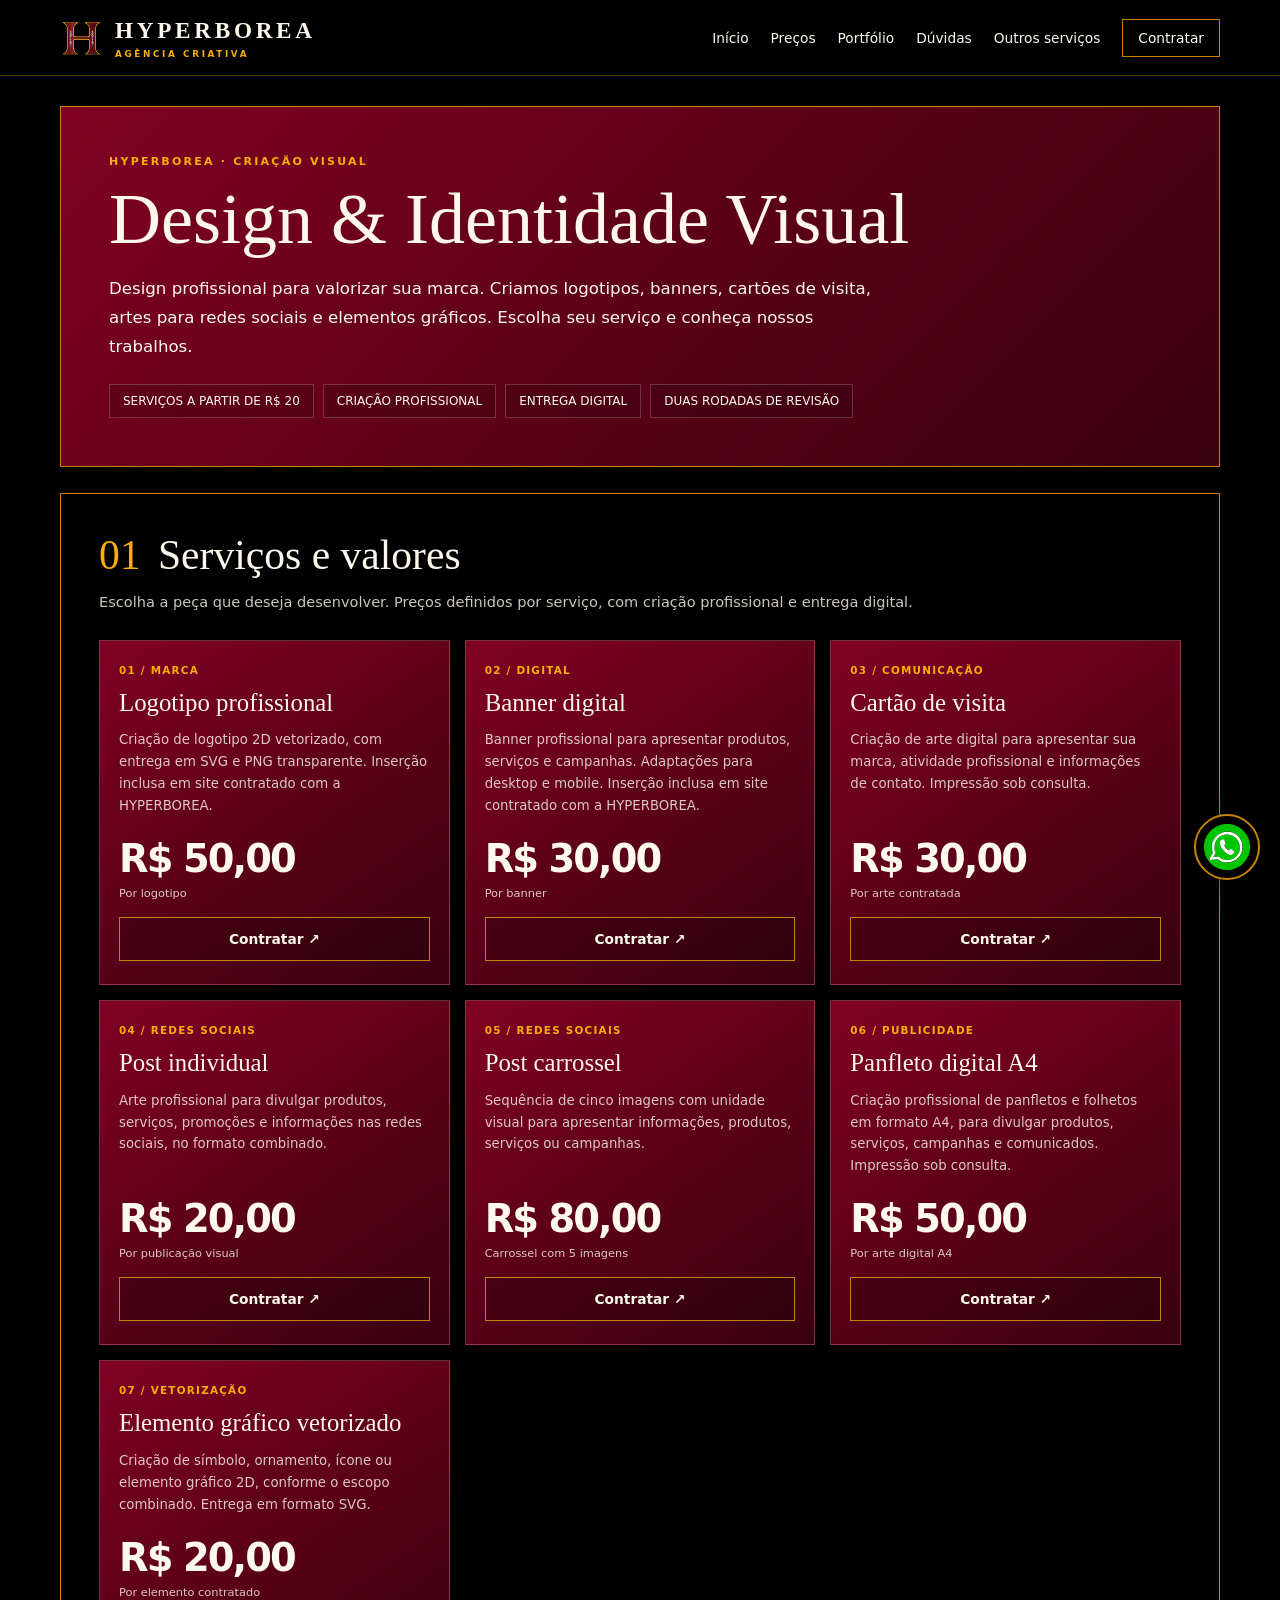
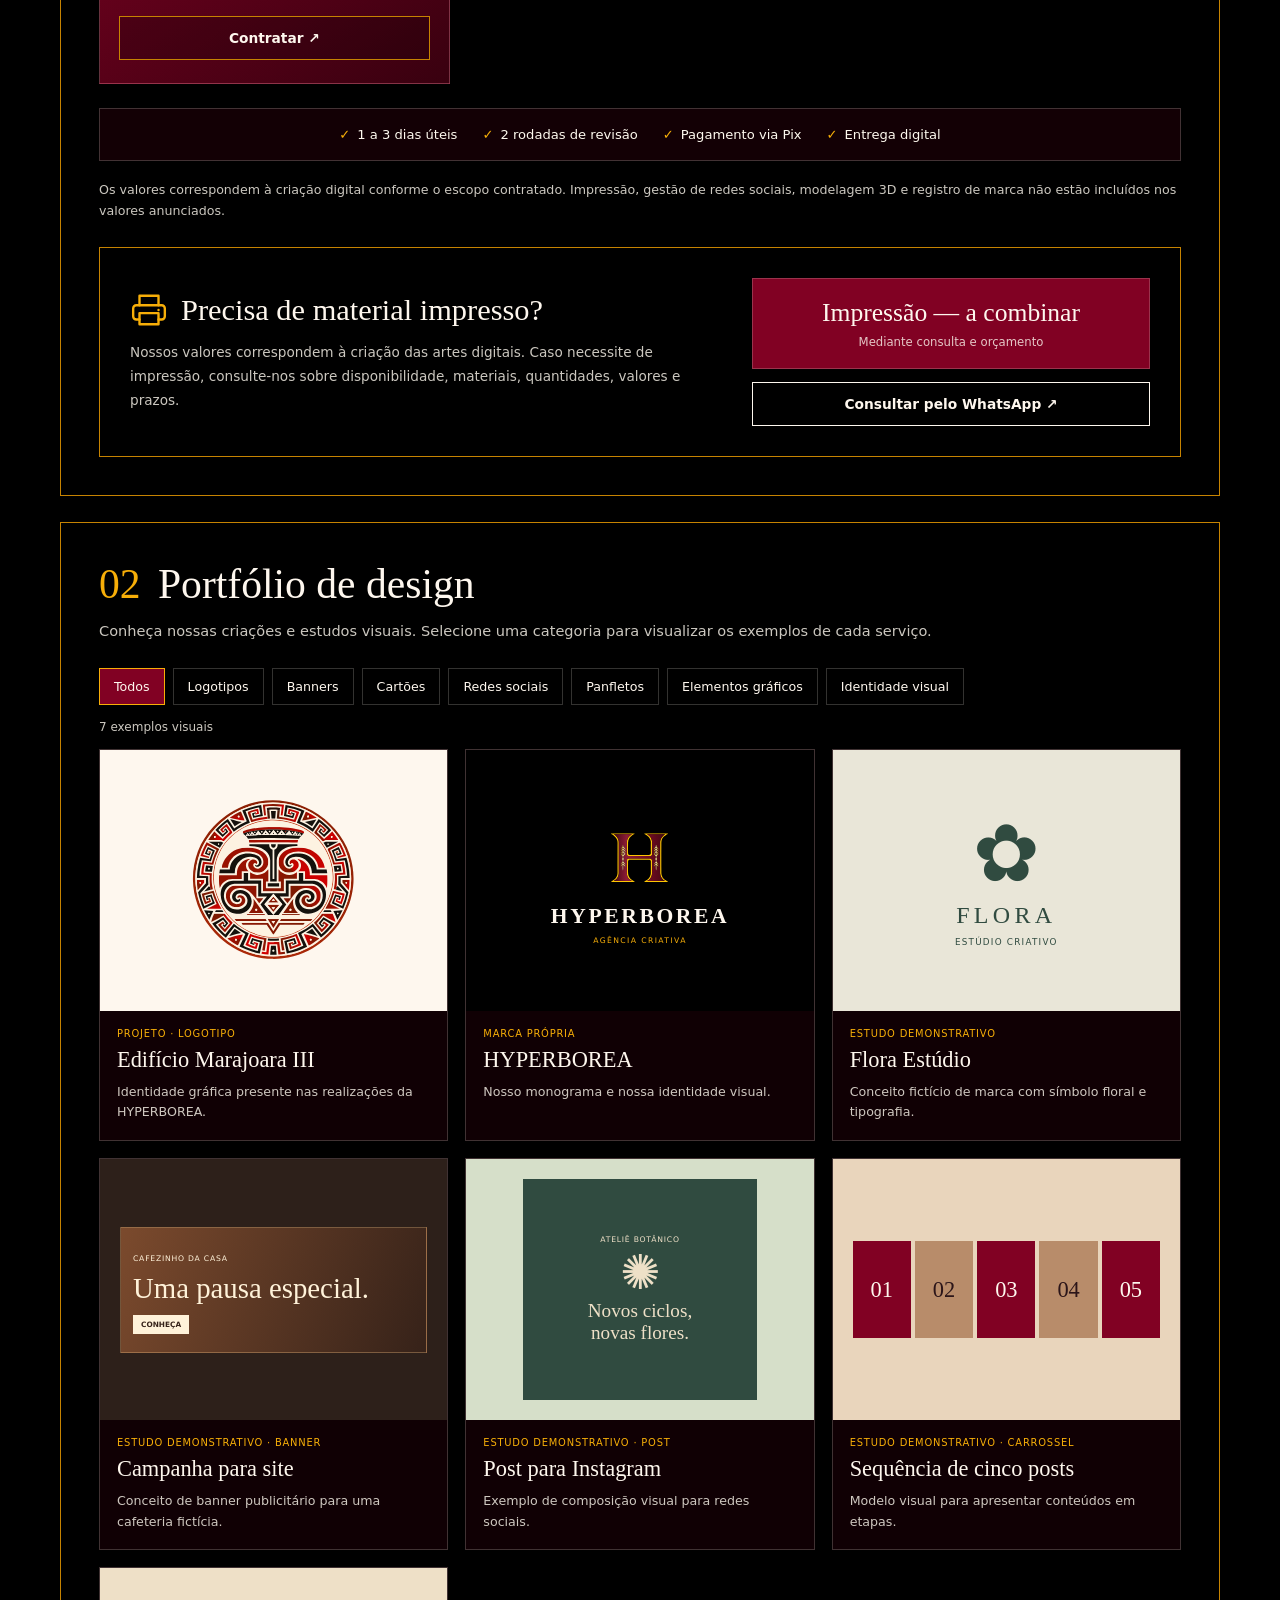
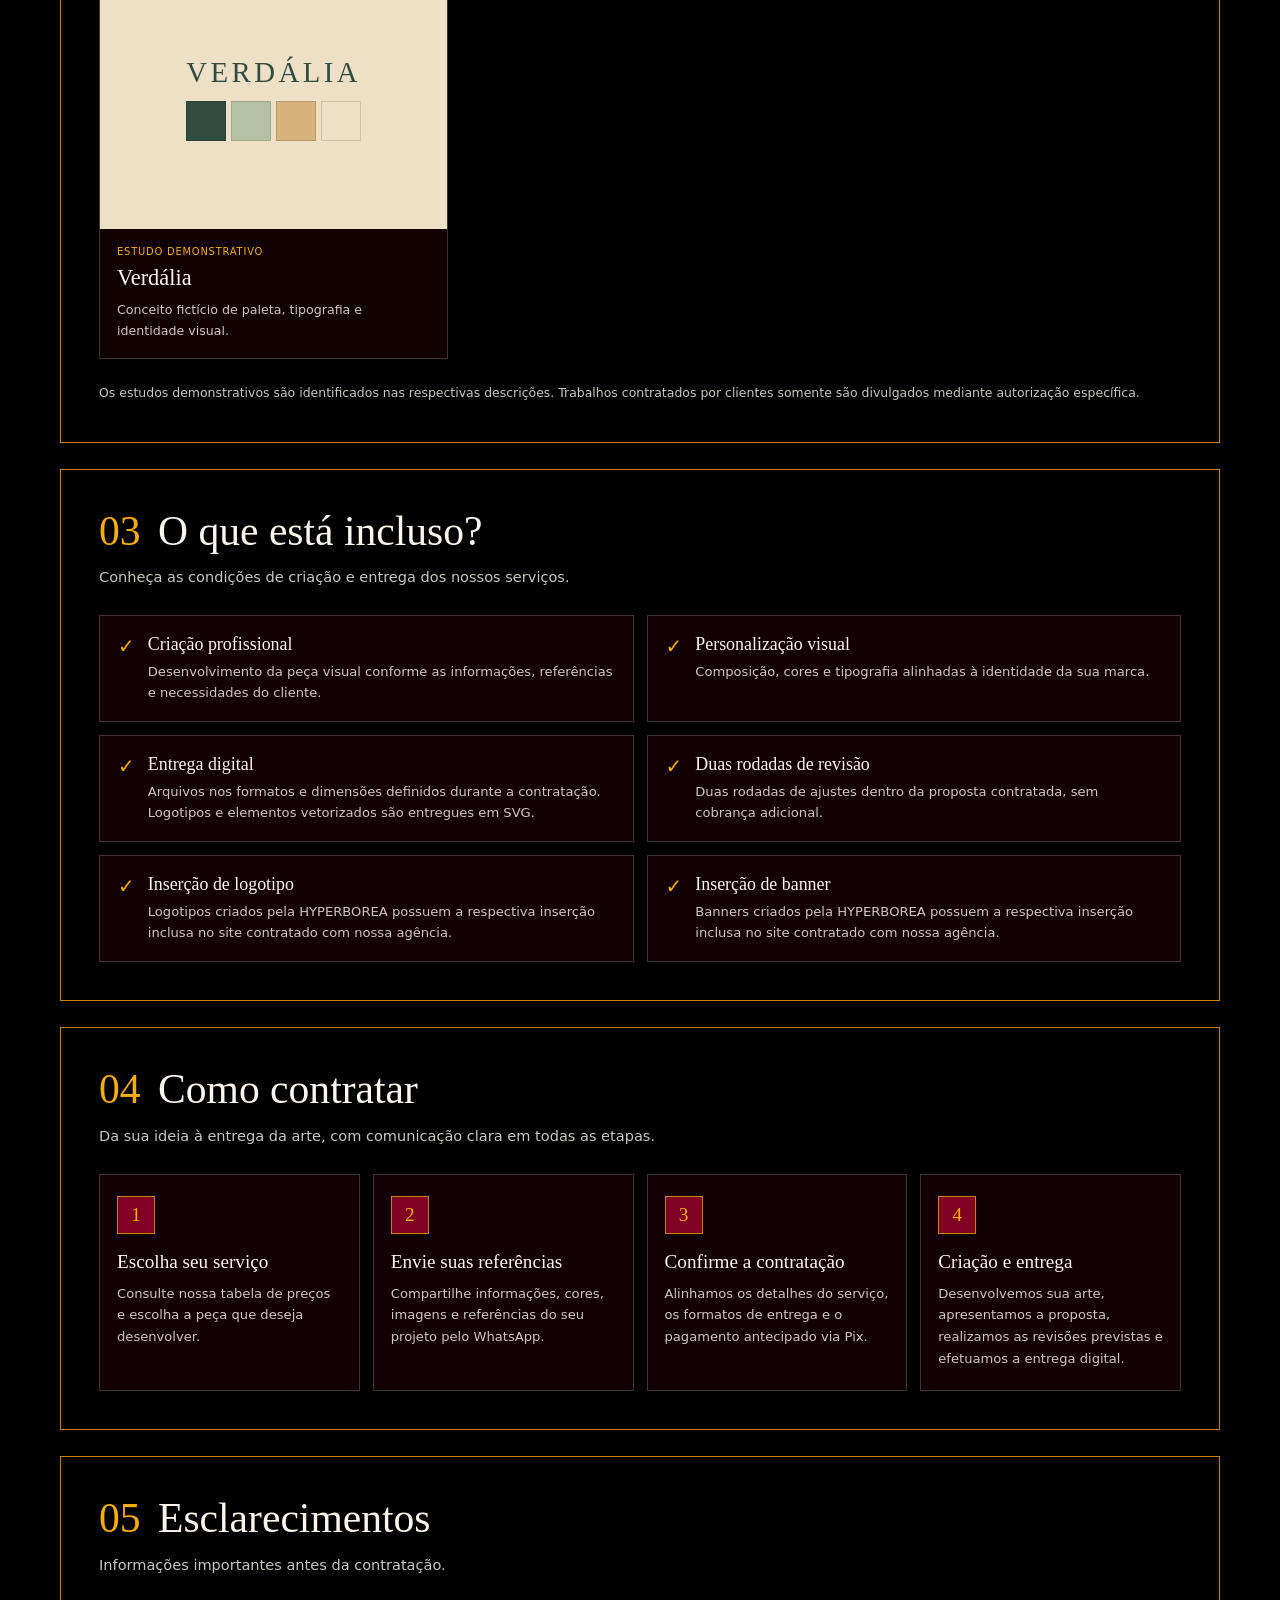
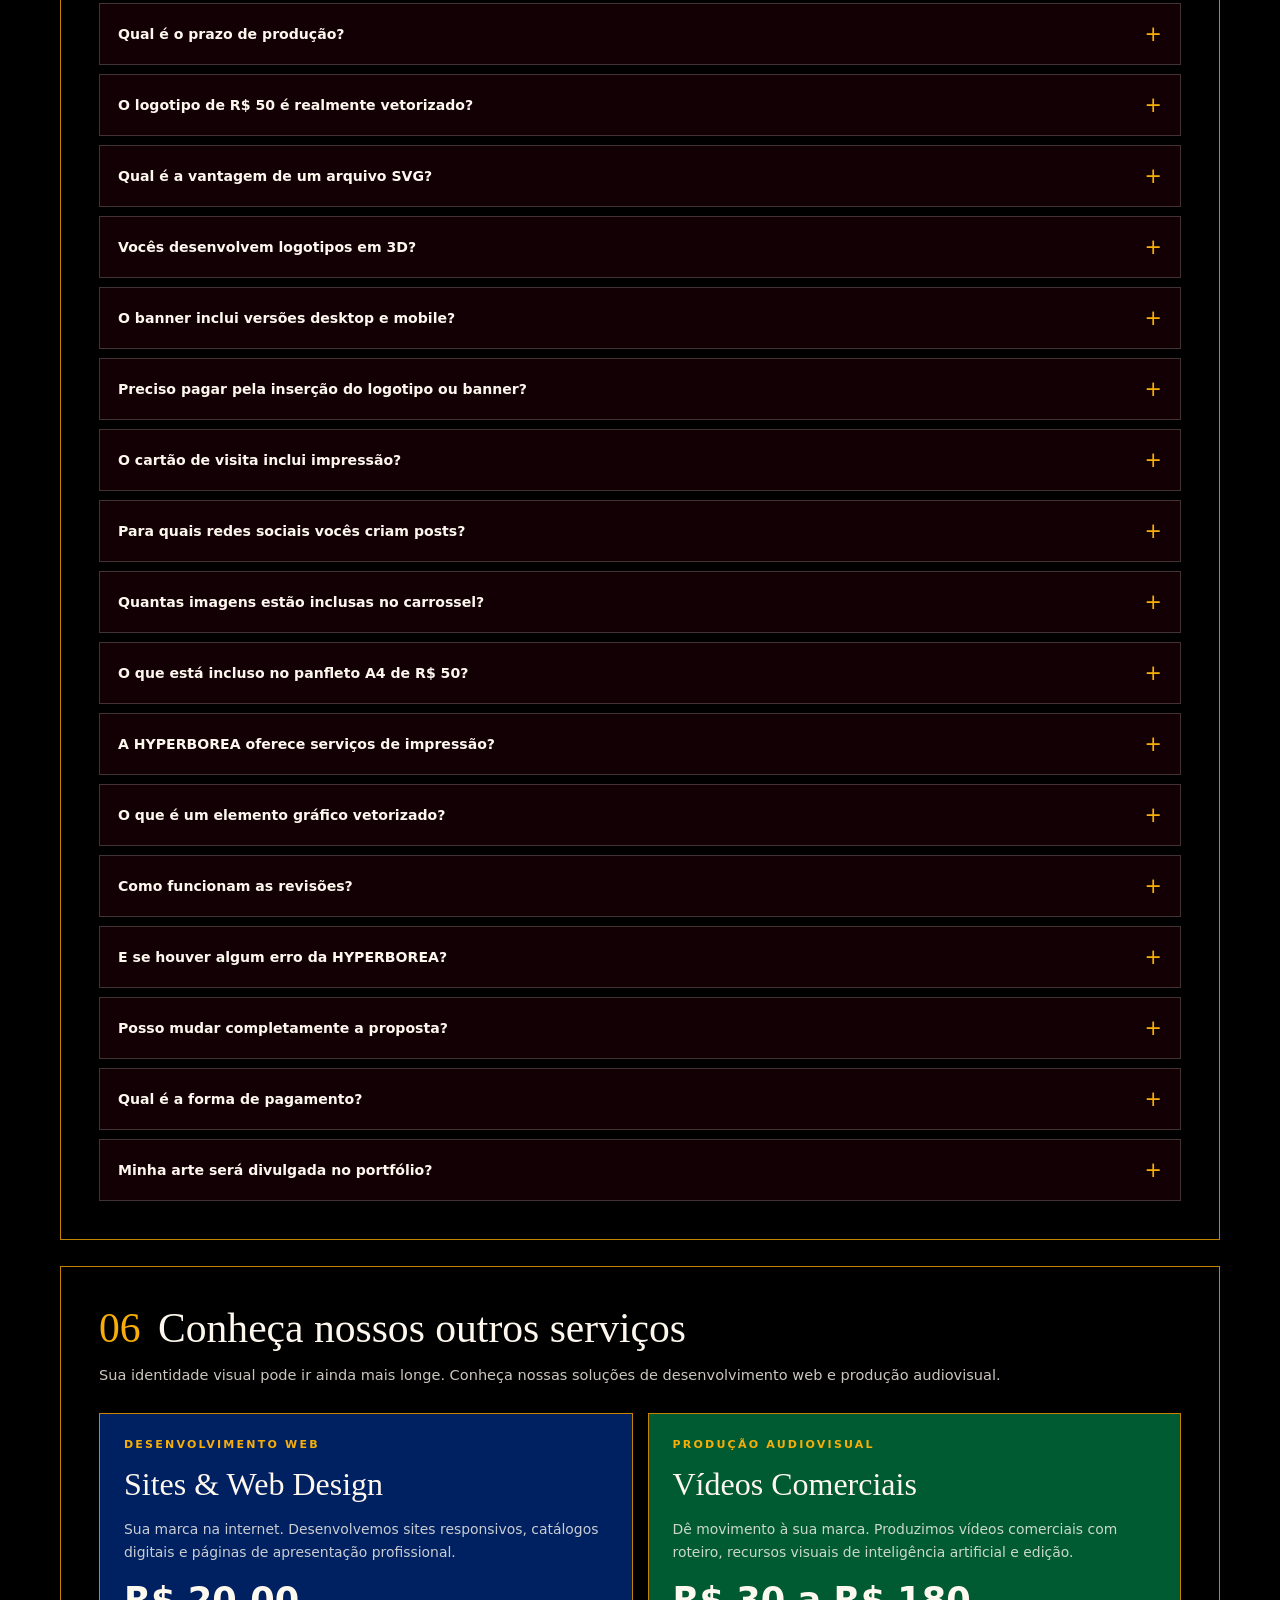
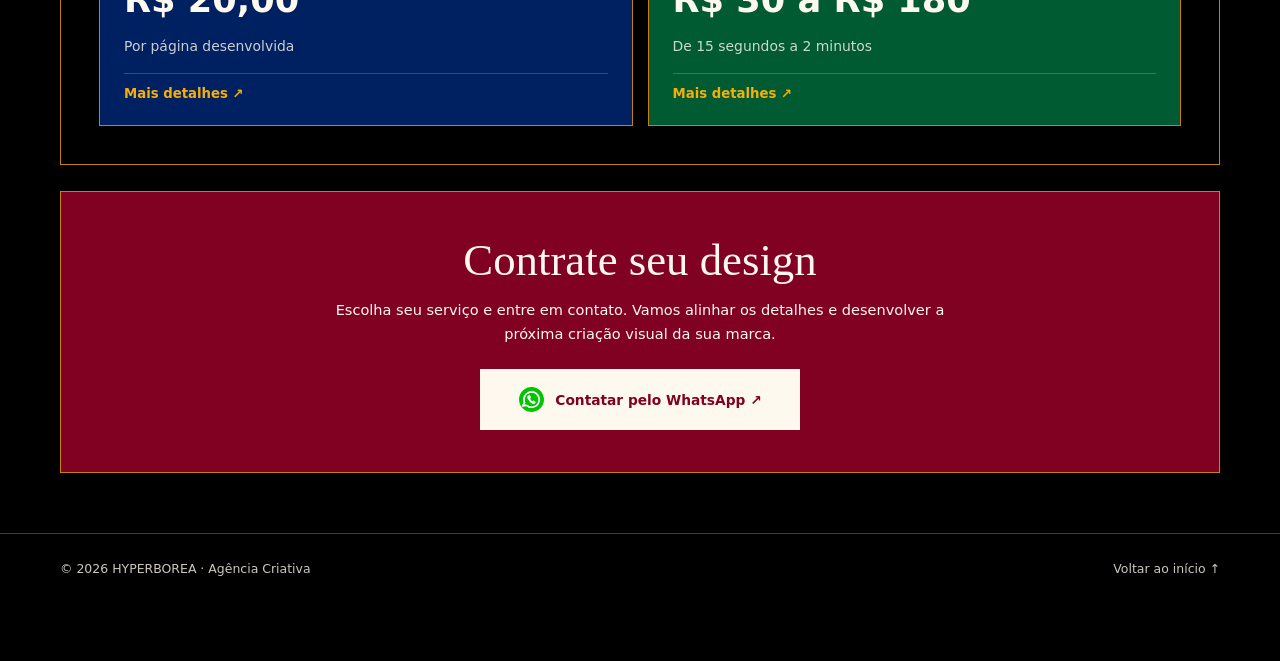
==== commit 0950a966: "Update design.html" ====
--- a/design.html
+++ b/design.html
@@ -5,11 +5,14 @@
   <meta name="viewport" content="width=device-width, initial-scale=1">
   <meta name="theme-color" content="#000000">
   <meta name="robots" content="noindex, nofollow">
-  <meta name="description" content="Design e Identidade Visual HYPERBOREA. Logotipos vetorizados, banners, cartões de visita, posts, carrosséis, panfletos e elementos gráficos. Serviços a partir de R$ 20,00.">
-
-  <title>Design & Identidade Visual | HYPERBOREA</title>
-
-  <link rel="icon" href="/assets/img/monograma-h.svg" type="image/svg+xml">
+
+  <meta name="description" content="Design e Identidade Visual HYPERBOREA. Logotipos vetorizados, banners, cartões de visita, posts, carrosséis, panfletos A4 e elementos gráficos. Serviços a partir de R$ 20,00. Impressão sob consulta.">
+
+  <title>Design &amp; Identidade Visual | HYPERBOREA</title>
+
+  <link rel="icon"
+        href="/assets/img/monograma-h.svg"
+        type="image/svg+xml">
 
   <style>
 
@@ -276,7 +279,9 @@
 
     .hero {
       padding:clamp(26px,5vw,48px);
-      background:linear-gradient(135deg,var(--vinho),#81012370);
+      background:linear-gradient(
+        135deg,var(--vinho),#81012370
+      );
       border:1px solid var(--dourado-radar);
     }
 
@@ -319,7 +324,10 @@
       font-weight:700;
       text-align:center;
       border:1px solid var(--marfim);
-      transition:background .2s,border-color .2s,transform .2s;
+      transition:
+        background .2s,
+        border-color .2s,
+        transform .2s;
     }
 
     .btn-primary {
@@ -359,9 +367,13 @@
       display:flex;
       flex-direction:column;
       padding:23px 19px;
-      background:linear-gradient(145deg,var(--vinho),#81012370);
+      background:linear-gradient(
+        145deg,var(--vinho),#81012370
+      );
       border:1px solid var(--linha);
-      transition:transform .25s,border-color .25s;
+      transition:
+        transform .25s,
+        border-color .25s;
     }
 
     .service-card:hover {
@@ -440,6 +452,78 @@
       color:var(--suave);
       font-size:.79rem;
       line-height:1.7;
+    }
+
+    /* ========================================
+       IMPRESSÃO — A COMBINAR
+       ======================================== */
+
+    .print-panel {
+      display:grid;
+      grid-template-columns:minmax(0,1.5fr)
+                            minmax(0,1fr);
+      align-items:center;
+      gap:25px;
+      margin-top:25px;
+      padding:clamp(20px,4vw,30px);
+      background:var(--preto);
+      border:1px solid var(--dourado-radar);
+    }
+
+    .print-copy {
+      display:flex;
+      flex-direction:column;
+      gap:12px;
+    }
+
+    .print-heading {
+      display:flex;
+      align-items:center;
+      gap:13px;
+    }
+
+    .print-icon {
+      width:38px;
+      height:38px;
+      flex:none;
+      color:var(--dourado-solar);
+    }
+
+    .print-heading h3 {
+      font-size:clamp(1.3rem,3vw,1.9rem);
+      line-height:1.2;
+    }
+
+    .print-copy p {
+      font-size:.85rem;
+      line-height:1.75;
+      color:var(--suave);
+    }
+
+    .print-offer {
+      display:grid;
+      gap:13px;
+      text-align:center;
+    }
+
+    .print-price {
+      padding:19px 12px;
+      background:var(--vinho);
+      border:1px solid var(--linha);
+    }
+
+    .print-price strong {
+      display:block;
+      font:500 clamp(1.2rem,3vw,1.6rem)
+            Georgia,serif;
+      color:var(--marfim);
+    }
+
+    .print-price small {
+      display:block;
+      margin-top:7px;
+      color:var(--suave);
+      font-size:.73rem;
     }
 
     /* ========================================
@@ -549,9 +633,8 @@
     /* ========================================
        AMOSTRAS GRÁFICAS PROVISÓRIAS
 
-       Posteriormente, substituir os elementos
-       demonstrativos por arquivos SVG e WebP
-       oficiais da HYPERBOREA.
+       Substituir futuramente por arquivos
+       SVG e WebP oficiais da HYPERBOREA.
        ======================================== */
 
     .art-marajoara {
@@ -609,7 +692,9 @@
     .banner-demo {
       width:100%;
       padding:18px 12px;
-      background:linear-gradient(110deg,#7B4A2D,#362219);
+      background:linear-gradient(
+        110deg,#7B4A2D,#362219
+      );
       border:1px solid #E5B98255;
       text-align:left;
       color:#FFF2D9;
@@ -622,7 +707,8 @@
 
     .banner-demo strong {
       display:block;
-      font:500 clamp(.85rem,2.5vw,1.8rem) Georgia,serif;
+      font:500 clamp(.85rem,2.5vw,1.8rem)
+           Georgia,serif;
       margin:7px 0;
     }
 
@@ -660,7 +746,8 @@
     }
 
     .post-demo strong {
-      font:500 clamp(.72rem,2vw,1.2rem) Georgia,serif;
+      font:500 clamp(.72rem,2vw,1.2rem)
+           Georgia,serif;
     }
 
     .art-carousel {
@@ -687,7 +774,8 @@
     }
 
     .carousel-slide strong {
-      font:500 clamp(.7rem,2vw,1.4rem) Georgia,serif;
+      font:500 clamp(.7rem,2vw,1.4rem)
+           Georgia,serif;
     }
 
     .art-identity {
@@ -697,7 +785,8 @@
     }
 
     .art-identity strong {
-      font:500 clamp(1rem,3vw,1.8rem) Georgia,serif;
+      font:500 clamp(1rem,3vw,1.8rem)
+           Georgia,serif;
       letter-spacing:.12em;
     }
 
@@ -719,7 +808,8 @@
     }
 
     .placeholder-symbol {
-      font:500 clamp(2.2rem,5vw,4rem) Georgia,serif;
+      font:500 clamp(2.2rem,5vw,4rem)
+           Georgia,serif;
       color:var(--dourado-solar);
     }
 
@@ -873,7 +963,9 @@
       min-width:0;
       padding:24px;
       border:1px solid var(--dourado-radar);
-      transition:transform .25s,border-color .25s;
+      transition:
+        transform .25s,
+        border-color .25s;
     }
 
     .department-card:hover {
@@ -975,8 +1067,12 @@
     .whatsapp {
       position:fixed;
       z-index:40;
-      right:calc(20px + env(safe-area-inset-right,0px));
-      bottom:calc(20px + env(safe-area-inset-bottom,0px));
+      right:calc(
+        20px + env(safe-area-inset-right,0px)
+      );
+      bottom:calc(
+        20px + env(safe-area-inset-bottom,0px)
+      );
       width:66px;
       height:66px;
       padding:6px;
@@ -1124,6 +1220,21 @@
         font-size:.77rem;
       }
 
+      .print-panel {
+        grid-template-columns:1fr;
+        padding:18px;
+        gap:17px;
+      }
+
+      .print-icon {
+        width:30px;
+        height:30px;
+      }
+
+      .print-copy p {
+        font-size:.79rem;
+      }
+
       .filters {
         gap:6px;
       }
@@ -1281,13 +1392,16 @@
 
       </a>
 
-      <nav class="nav-links" aria-label="Menu principal">
+      <nav class="nav-links"
+           aria-label="Menu principal">
+
         <a href="/index.html">Início</a>
         <a href="#servicos">Preços</a>
         <a href="#portfolio">Portfólio</a>
         <a href="#duvidas">Dúvidas</a>
         <a href="#departamentos">Outros serviços</a>
         <a class="nav-cta" href="#contato">Contratar</a>
+
       </nav>
 
       <details class="mobile-menu">
@@ -1295,14 +1409,17 @@
         <summary>☰ Menu</summary>
 
         <nav aria-label="Navegação móvel">
+
           <a href="/index.html">Início</a>
           <a href="#servicos">Preços</a>
+          <a href="#impressao">Impressão</a>
           <a href="#portfolio">Portfólio</a>
           <a href="#incluso">O que está incluso</a>
           <a href="#processo">Como contratar</a>
           <a href="#duvidas">Dúvidas</a>
           <a href="#departamentos">Outros serviços</a>
           <a href="#contato">Contratar</a>
+
         </nav>
 
       </details>
@@ -1333,10 +1450,12 @@
       </p>
 
       <div class="hero-info">
+
         <span>SERVIÇOS A PARTIR DE R$ 20</span>
         <span>CRIAÇÃO PROFISSIONAL</span>
         <span>ENTREGA DIGITAL</span>
         <span>DUAS RODADAS DE REVISÃO</span>
+
       </div>
 
     </section>
@@ -1388,7 +1507,9 @@
              href="https://wa.me/message/FHWOVDSQ3AKCO1"
              target="_blank" rel="noopener noreferrer"
              aria-label="Contratar logotipo por 50 reais">
+
             Contratar ↗
+
           </a>
 
         </article>
@@ -1417,7 +1538,9 @@
              href="https://wa.me/message/FHWOVDSQ3AKCO1"
              target="_blank" rel="noopener noreferrer"
              aria-label="Contratar banner por 30 reais">
+
             Contratar ↗
+
           </a>
 
         </article>
@@ -1426,7 +1549,9 @@
 
         <article class="service-card" id="cartao">
 
-          <span class="service-type">03 / COMUNICAÇÃO</span>
+          <span class="service-type">
+            03 / COMUNICAÇÃO
+          </span>
 
           <h3>Cartão de visita</h3>
 
@@ -1434,7 +1559,7 @@
             Criação de arte digital para apresentar
             sua marca, atividade profissional
             e informações de contato.
-            Impressão não inclusa.
+            Impressão sob consulta.
           </p>
 
           <p class="service-price">R$ 30,00</p>
@@ -1445,7 +1570,9 @@
              href="https://wa.me/message/FHWOVDSQ3AKCO1"
              target="_blank" rel="noopener noreferrer"
              aria-label="Contratar cartão de visita por 30 reais">
+
             Contratar ↗
+
           </a>
 
         </article>
@@ -1454,7 +1581,9 @@
 
         <article class="service-card" id="post">
 
-          <span class="service-type">04 / REDES SOCIAIS</span>
+          <span class="service-type">
+            04 / REDES SOCIAIS
+          </span>
 
           <h3>Post individual</h3>
 
@@ -1467,13 +1596,17 @@
 
           <p class="service-price">R$ 20,00</p>
 
-          <p class="service-unit">Por publicação visual</p>
+          <p class="service-unit">
+            Por publicação visual
+          </p>
 
           <a class="btn btn-outline"
              href="https://wa.me/message/FHWOVDSQ3AKCO1"
              target="_blank" rel="noopener noreferrer"
              aria-label="Contratar post por 20 reais">
+
             Contratar ↗
+
           </a>
 
         </article>
@@ -1482,7 +1615,9 @@
 
         <article class="service-card" id="carrossel">
 
-          <span class="service-type">05 / REDES SOCIAIS</span>
+          <span class="service-type">
+            05 / REDES SOCIAIS
+          </span>
 
           <h3>Post carrossel</h3>
 
@@ -1495,41 +1630,52 @@
 
           <p class="service-price">R$ 80,00</p>
 
-          <p class="service-unit">Carrossel com 5 imagens</p>
+          <p class="service-unit">
+            Carrossel com 5 imagens
+          </p>
 
           <a class="btn btn-outline"
              href="https://wa.me/message/FHWOVDSQ3AKCO1"
              target="_blank" rel="noopener noreferrer"
              aria-label="Contratar carrossel por 80 reais">
+
             Contratar ↗
+
           </a>
 
         </article>
 
-        <!-- PANFLETO -->
+        <!-- PANFLETO DIGITAL A4 -->
 
         <article class="service-card" id="panfleto">
 
-          <span class="service-type">06 / PUBLICIDADE</span>
-
-          <h3>Panfleto digital</h3>
+          <span class="service-type">
+            06 / PUBLICIDADE
+          </span>
+
+          <h3>Panfleto digital A4</h3>
 
           <p class="service-description">
-            Arte profissional para divulgar
-            seu estabelecimento, seus produtos,
-            serviços e ofertas.
-            Impressão não inclusa.
-          </p>
-
-          <p class="service-price">R$ 30,00</p>
-
-          <p class="service-unit">Por arte contratada</p>
+            Criação profissional de panfletos
+            e folhetos em formato A4,
+            para divulgar produtos, serviços,
+            campanhas e comunicados.
+            Impressão sob consulta.
+          </p>
+
+          <p class="service-price">R$ 50,00</p>
+
+          <p class="service-unit">
+            Por arte digital A4
+          </p>
 
           <a class="btn btn-outline"
              href="https://wa.me/message/FHWOVDSQ3AKCO1"
              target="_blank" rel="noopener noreferrer"
-             aria-label="Contratar panfleto por 30 reais">
+             aria-label="Contratar panfleto digital A4 por 50 reais">
+
             Contratar ↗
+
           </a>
 
         </article>
@@ -1538,7 +1684,9 @@
 
         <article class="service-card" id="elemento">
 
-          <span class="service-type">07 / VETORIZAÇÃO</span>
+          <span class="service-type">
+            07 / VETORIZAÇÃO
+          </span>
 
           <h3>Elemento gráfico vetorizado</h3>
 
@@ -1551,13 +1699,17 @@
 
           <p class="service-price">R$ 20,00</p>
 
-          <p class="service-unit">Por elemento contratado</p>
+          <p class="service-unit">
+            Por elemento contratado
+          </p>
 
           <a class="btn btn-outline"
              href="https://wa.me/message/FHWOVDSQ3AKCO1"
              target="_blank" rel="noopener noreferrer"
              aria-label="Contratar elemento gráfico por 20 reais">
+
             Contratar ↗
+
           </a>
 
         </article>
@@ -1565,19 +1717,98 @@
       </div>
 
       <div class="pricing-summary">
+
         <span>1 a 3 dias úteis</span>
         <span>2 rodadas de revisão</span>
         <span>Pagamento via Pix</span>
         <span>Entrega digital</span>
+
       </div>
 
       <p class="pricing-note">
+
         Os valores correspondem à criação digital
         conforme o escopo contratado.
         Impressão, gestão de redes sociais,
         modelagem 3D e registro de marca
-        não estão incluídos.
+        não estão incluídos nos valores anunciados.
+
       </p>
+
+      <!-- ==================================
+           IMPRESSÃO — A COMBINAR
+           ================================== -->
+
+      <aside class="print-panel"
+             id="impressao"
+             aria-labelledby="printTitle">
+
+        <div class="print-copy">
+
+          <div class="print-heading">
+
+            <svg class="print-icon"
+                 viewBox="0 0 24 24"
+                 fill="none"
+                 stroke="currentColor"
+                 stroke-width="1.5"
+                 stroke-linecap="round"
+                 stroke-linejoin="round"
+                 aria-hidden="true">
+
+              <path d="M6 9V3h12v6"/>
+              <path d="M6 18H4a2 2 0 0 1-2-2v-5a2 2 0 0 1 2-2h16a2 2 0 0 1 2 2v5a2 2 0 0 1-2 2h-2"/>
+              <rect x="6" y="14" width="12" height="7"/>
+              <path d="M18 12h.01"/>
+
+            </svg>
+
+            <h3 id="printTitle">
+              Precisa de material impresso?
+            </h3>
+
+          </div>
+
+          <p>
+
+            Nossos valores correspondem
+            à criação das artes digitais.
+
+            Caso necessite de impressão,
+            consulte-nos sobre disponibilidade,
+            materiais, quantidades,
+            valores e prazos.
+
+          </p>
+
+        </div>
+
+        <div class="print-offer">
+
+          <div class="print-price">
+
+            <strong>
+              Impressão — a combinar
+            </strong>
+
+            <small>
+              Mediante consulta e orçamento
+            </small>
+
+          </div>
+
+          <a class="btn btn-outline"
+             href="https://wa.me/message/FHWOVDSQ3AKCO1"
+             target="_blank"
+             rel="noopener noreferrer">
+
+            Consultar pelo WhatsApp ↗
+
+          </a>
+
+        </div>
+
+      </aside>
 
     </section>
 
@@ -1607,48 +1838,57 @@
            aria-label="Categorias do portfólio">
 
         <button class="filter" type="button"
-                data-filter="todos" aria-pressed="true">
+                data-filter="todos"
+                aria-pressed="true">
           Todos
         </button>
 
         <button class="filter" type="button"
-                data-filter="logotipo" aria-pressed="false">
+                data-filter="logotipo"
+                aria-pressed="false">
           Logotipos
         </button>
 
         <button class="filter" type="button"
-                data-filter="banner" aria-pressed="false">
+                data-filter="banner"
+                aria-pressed="false">
           Banners
         </button>
 
         <button class="filter" type="button"
-                data-filter="cartao" aria-pressed="false">
+                data-filter="cartao"
+                aria-pressed="false">
           Cartões
         </button>
 
         <button class="filter" type="button"
-                data-filter="social" aria-pressed="false">
+                data-filter="social"
+                aria-pressed="false">
           Redes sociais
         </button>
 
         <button class="filter" type="button"
-                data-filter="panfleto" aria-pressed="false">
+                data-filter="panfleto"
+                aria-pressed="false">
           Panfletos
         </button>
 
         <button class="filter" type="button"
-                data-filter="elemento" aria-pressed="false">
+                data-filter="elemento"
+                aria-pressed="false">
           Elementos gráficos
         </button>
 
         <button class="filter" type="button"
-                data-filter="identidade" aria-pressed="false">
+                data-filter="identidade"
+                aria-pressed="false">
           Identidade visual
         </button>
 
       </div>
 
-      <p class="portfolio-count" id="portfolioCount"
+      <p class="portfolio-count"
+         id="portfolioCount"
          aria-live="polite"></p>
 
       <div class="portfolio-grid" id="portfolioGrid">
@@ -1663,7 +1903,8 @@
             <img
               src="/assets/img/realizacoes/logo-marajoara-oficial-otimizado1.svg"
               alt="Logotipo do Edifício Marajoara III"
-              loading="lazy" decoding="async">
+              loading="lazy"
+              decoding="async">
 
           </div>
 
@@ -1693,7 +1934,8 @@
 
             <img src="/assets/img/monograma-h.svg"
                  alt="Monograma H da HYPERBOREA"
-                 loading="lazy" decoding="async">
+                 loading="lazy"
+                 decoding="async">
 
             <strong>HYPERBOREA</strong>
 
@@ -1835,11 +2077,25 @@
 
           <div class="work-art art-carousel">
 
-            <div class="carousel-slide"><strong>01</strong></div>
-            <div class="carousel-slide"><strong>02</strong></div>
-            <div class="carousel-slide"><strong>03</strong></div>
-            <div class="carousel-slide"><strong>04</strong></div>
-            <div class="carousel-slide"><strong>05</strong></div>
+            <div class="carousel-slide">
+              <strong>01</strong>
+            </div>
+
+            <div class="carousel-slide">
+              <strong>02</strong>
+            </div>
+
+            <div class="carousel-slide">
+              <strong>03</strong>
+            </div>
+
+            <div class="carousel-slide">
+              <strong>04</strong>
+            </div>
+
+            <div class="carousel-slide">
+              <strong>05</strong>
+            </div>
 
           </div>
 
@@ -1903,7 +2159,8 @@
 
         <article class="work-card"
                  data-category="cartao"
-                 data-pending="true" hidden>
+                 data-pending="true"
+                 hidden>
 
           <div class="work-art art-placeholder">
 
@@ -1933,12 +2190,13 @@
 
         </article>
 
-        <!-- PANFLETO
+        <!-- PANFLETO A4
              SUBSTITUIR POR ARQUIVO OFICIAL -->
 
         <article class="work-card"
                  data-category="panfleto"
-                 data-pending="true" hidden>
+                 data-pending="true"
+                 hidden>
 
           <div class="work-art art-placeholder">
 
@@ -1957,7 +2215,7 @@
               PUBLICIDADE
             </span>
 
-            <h3>Panfletos digitais</h3>
+            <h3>Panfletos digitais A4</h3>
 
             <p>
               Novas amostras serão adicionadas
@@ -1973,7 +2231,8 @@
 
         <article class="work-card"
                  data-category="elemento"
-                 data-pending="true" hidden>
+                 data-pending="true"
+                 hidden>
 
           <div class="work-art art-placeholder">
 
@@ -2042,7 +2301,8 @@
 
         <article class="included-item">
 
-          <span class="included-check" aria-hidden="true">✓</span>
+          <span class="included-check"
+                aria-hidden="true">✓</span>
 
           <div>
 
@@ -2060,7 +2320,8 @@
 
         <article class="included-item">
 
-          <span class="included-check" aria-hidden="true">✓</span>
+          <span class="included-check"
+                aria-hidden="true">✓</span>
 
           <div>
 
@@ -2077,7 +2338,8 @@
 
         <article class="included-item">
 
-          <span class="included-check" aria-hidden="true">✓</span>
+          <span class="included-check"
+                aria-hidden="true">✓</span>
 
           <div>
 
@@ -2096,7 +2358,8 @@
 
         <article class="included-item">
 
-          <span class="included-check" aria-hidden="true">✓</span>
+          <span class="included-check"
+                aria-hidden="true">✓</span>
 
           <div>
 
@@ -2114,7 +2377,8 @@
 
         <article class="included-item">
 
-          <span class="included-check" aria-hidden="true">✓</span>
+          <span class="included-check"
+                aria-hidden="true">✓</span>
 
           <div>
 
@@ -2132,7 +2396,8 @@
 
         <article class="included-item">
 
-          <span class="included-check" aria-hidden="true">✓</span>
+          <span class="included-check"
+                aria-hidden="true">✓</span>
 
           <div>
 
@@ -2269,9 +2534,13 @@
             1 a 3 dias úteis, contado após
             a confirmação do pagamento
             e o recebimento dos materiais necessários.
+
             O prazo total de projetos com várias peças
             e as condições de revisão são confirmados
             antes da contratação.
+
+            Eventuais serviços de impressão
+            possuem prazos definidos separadamente.
           </p>
 
         </details>
@@ -2286,6 +2555,7 @@
             Sim. O logotipo é desenvolvido em 2D
             e entregue em SVG vetorial,
             além de uma versão PNG transparente.
+
             Não se trata de uma imagem raster
             simplesmente renomeada como SVG.
           </p>
@@ -2302,6 +2572,7 @@
             O formato vetorial permite ampliar
             e reduzir os elementos gráficos
             sem perder a definição das formas vetoriais.
+
             É adequado para diversas aplicações
             digitais e gráficas.
           </p>
@@ -2318,6 +2589,7 @@
             A oferta padrão desta página
             corresponde à criação de logotipos
             2D vetorizados.
+
             Modelagem e animação em 3D
             não estão incluídas.
           </p>
@@ -2350,9 +2622,11 @@
             é contratada com a HYPERBOREA,
             a respectiva inserção no site contratado
             com nossa agência está inclusa.
+
             Se você já possui a arte,
             pode contratar apenas a inserção
             por R$ 5,00 no departamento de
+
             <a class="gold" href="/sites.html">
               Sites &amp; Web Design.
             </a>
@@ -2367,10 +2641,12 @@
           </summary>
 
           <p>
-            Não. O valor de R$ 30,00
-            corresponde ao desenvolvimento
-            da arte digital do cartão.
-            A impressão física não está inclusa.
+            O valor de R$ 30,00 corresponde
+            ao desenvolvimento da arte digital.
+
+            A impressão física não está inclusa
+            no preço anunciado, mas pode ser
+            consultada separadamente.
           </p>
 
         </details>
@@ -2386,6 +2662,7 @@
             Facebook e outras plataformas,
             conforme as dimensões
             e o formato acordado.
+
             A publicação e a gestão dos perfis
             não estão incluídas.
           </p>
@@ -2401,6 +2678,7 @@
           <p>
             O carrossel de R$ 80,00
             inclui cinco imagens com unidade visual.
+
             Imagens adicionais devem ser
             combinadas separadamente.
           </p>
@@ -2410,14 +2688,46 @@
         <details>
 
           <summary>
-            O panfleto digital inclui impressão?
+            O que está incluso no panfleto A4 de R$ 50?
           </summary>
 
           <p>
-            Não. O valor anunciado corresponde
-            à criação da arte digital,
-            nas dimensões definidas
-            durante a contratação.
+            O valor de R$ 50,00 corresponde
+            à criação profissional de uma arte digital
+            em formato A4, com dimensões
+            de 21 × 29,7 centímetros.
+
+            O serviço inclui o desenvolvimento
+            visual e as duas rodadas de revisão previstas.
+
+            A impressão não está inclusa
+            e pode ser consultada separadamente.
+          </p>
+
+        </details>
+
+        <details>
+
+          <summary>
+            A HYPERBOREA oferece serviços de impressão?
+          </summary>
+
+          <p>
+            Nosso serviço principal é a criação
+            e a entrega de artes digitais.
+
+            Caso necessite de materiais impressos,
+            entre em contato para consultarmos
+            as possibilidades de atendimento.
+
+            A disponibilidade, o tipo de papel,
+            o acabamento, a quantidade,
+            o valor e o prazo serão definidos
+            em orçamento separado.
+
+            Nenhum serviço de impressão está
+            automaticamente incluso nos valores
+            anunciados nesta página.
           </p>
 
         </details>
@@ -2433,6 +2743,7 @@
             como um ícone, símbolo,
             ornamento ou grafismo,
             desenvolvida em formato vetorial.
+
             O valor de R$ 20,00 corresponde
             a um elemento dentro do escopo acordado.
           </p>
@@ -2448,9 +2759,11 @@
           <p>
             Cada compra inclui duas rodadas
             de revisão dentro da proposta contratada.
+
             Uma rodada corresponde a um conjunto
             de solicitações de ajustes
             apresentado pelo cliente.
+
             Revisões adicionais são orçadas
             separadamente.
           </p>
@@ -2481,6 +2794,7 @@
           <p>
             As revisões contemplam ajustes
             dentro do conceito contratado.
+
             Uma reformulação completa da proposta
             caracteriza um novo serviço,
             sujeito a uma nova contratação,
@@ -2499,6 +2813,7 @@
             O pagamento é realizado antecipadamente
             por meio do Pix, após o alinhamento
             das condições comerciais.
+
             A produção começa após a confirmação
             do pagamento e o recebimento
             dos materiais necessários.
@@ -2514,8 +2829,10 @@
 
           <p>
             Não automaticamente.
+
             Os trabalhos contratados são
             entregues ao cliente.
+
             A divulgação pela HYPERBOREA
             depende de autorização específica.
           </p>
@@ -2530,7 +2847,8 @@
          06 — CONHEÇA NOSSOS OUTROS SERVIÇOS
          ====================================== -->
 
-    <section class="content-panel" id="departamentos"
+    <section class="content-panel"
+             id="departamentos"
              aria-labelledby="departmentsTitle">
 
       <div class="panel-heading">
@@ -2618,7 +2936,8 @@
          CONTRATAÇÃO FINAL
          ====================================== -->
 
-    <section class="contact-panel" id="contato"
+    <section class="contact-panel"
+             id="contato"
              aria-labelledby="contactTitle">
 
       <h2 id="contactTitle">
@@ -2633,10 +2952,13 @@
 
       <a class="btn btn-primary"
          href="https://wa.me/message/FHWOVDSQ3AKCO1"
-         target="_blank" rel="noopener noreferrer">
+         target="_blank"
+         rel="noopener noreferrer">
 
         <img src="/assets/img/whats-icon.svg"
-             alt="" width="27" height="27">
+             alt=""
+             width="27"
+             height="27">
 
         Contatar pelo WhatsApp ↗
 
@@ -2646,7 +2968,9 @@
 
   </main>
 
-  <!-- RODAPÉ -->
+  <!-- ======================================
+       RODAPÉ
+       ====================================== -->
 
   <footer>
 
@@ -2669,11 +2993,14 @@
 
   <a class="whatsapp"
      href="https://wa.me/message/FHWOVDSQ3AKCO1"
-     target="_blank" rel="noopener noreferrer"
+     target="_blank"
+     rel="noopener noreferrer"
      aria-label="Conversar com a HYPERBOREA pelo WhatsApp">
 
     <img src="/assets/img/whats-icon.svg"
-         alt="" width="48" height="48">
+         alt=""
+         width="48"
+         height="48">
 
   </a>
 
@@ -2692,7 +3019,9 @@
       document.getElementById("ano").textContent =
         new Date().getFullYear();
 
-      /* FILTROS DO PORTFÓLIO */
+      /* ==================================
+         FILTROS DO PORTFÓLIO
+         ================================== */
 
       const filters = [
         ...document.querySelectorAll(".filter")
@@ -2725,7 +3054,9 @@
           card.hidden = !visible;
 
           if (visible && !pendente) {
+
             total++;
+
           }
 
         });
@@ -2742,8 +3073,13 @@
         filters.forEach(button => {
 
           button.setAttribute(
+
             "aria-pressed",
-            String(button.dataset.filter === categoria)
+
+            String(
+              button.dataset.filter === categoria
+            )
+
           );
 
         });
@@ -2762,7 +3098,9 @@
 
       filtrar("todos");
 
-      /* MENU MOBILE */
+      /* ==================================
+         MENU MOBILE
+         ================================== */
 
       const menu =
         document.querySelector(".mobile-menu");
@@ -2771,7 +3109,9 @@
         .forEach(link => {
 
           link.addEventListener("click",() => {
+
             menu.open = false;
+
           });
 
         });
@@ -2779,15 +3119,22 @@
       document.addEventListener("keydown",event => {
 
         if (event.key === "Escape") {
+
           menu.open = false;
+
         }
 
       });
 
       document.addEventListener("click",event => {
 
-        if (menu.open && !menu.contains(event.target)) {
+        if (
+          menu.open &&
+          !menu.contains(event.target)
+        ) {
+
           menu.open = false;
+
         }
 
       });
